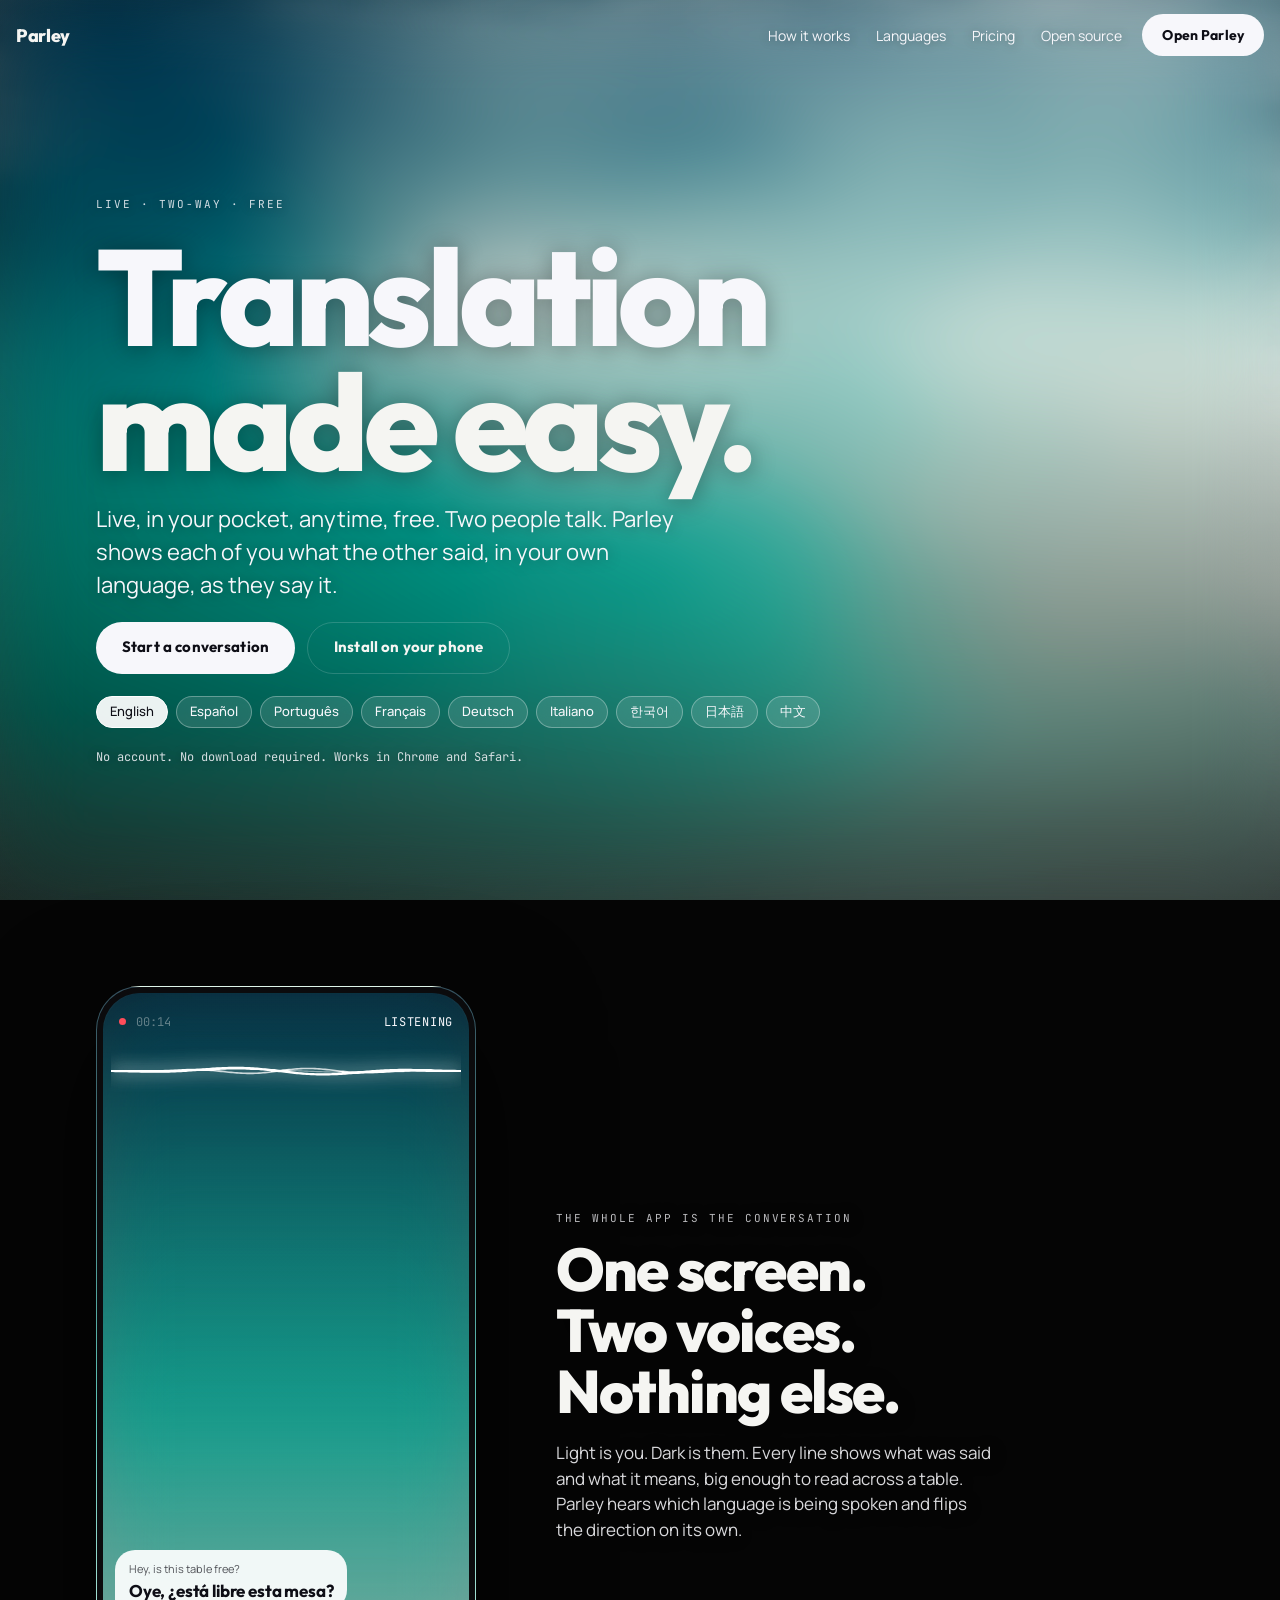
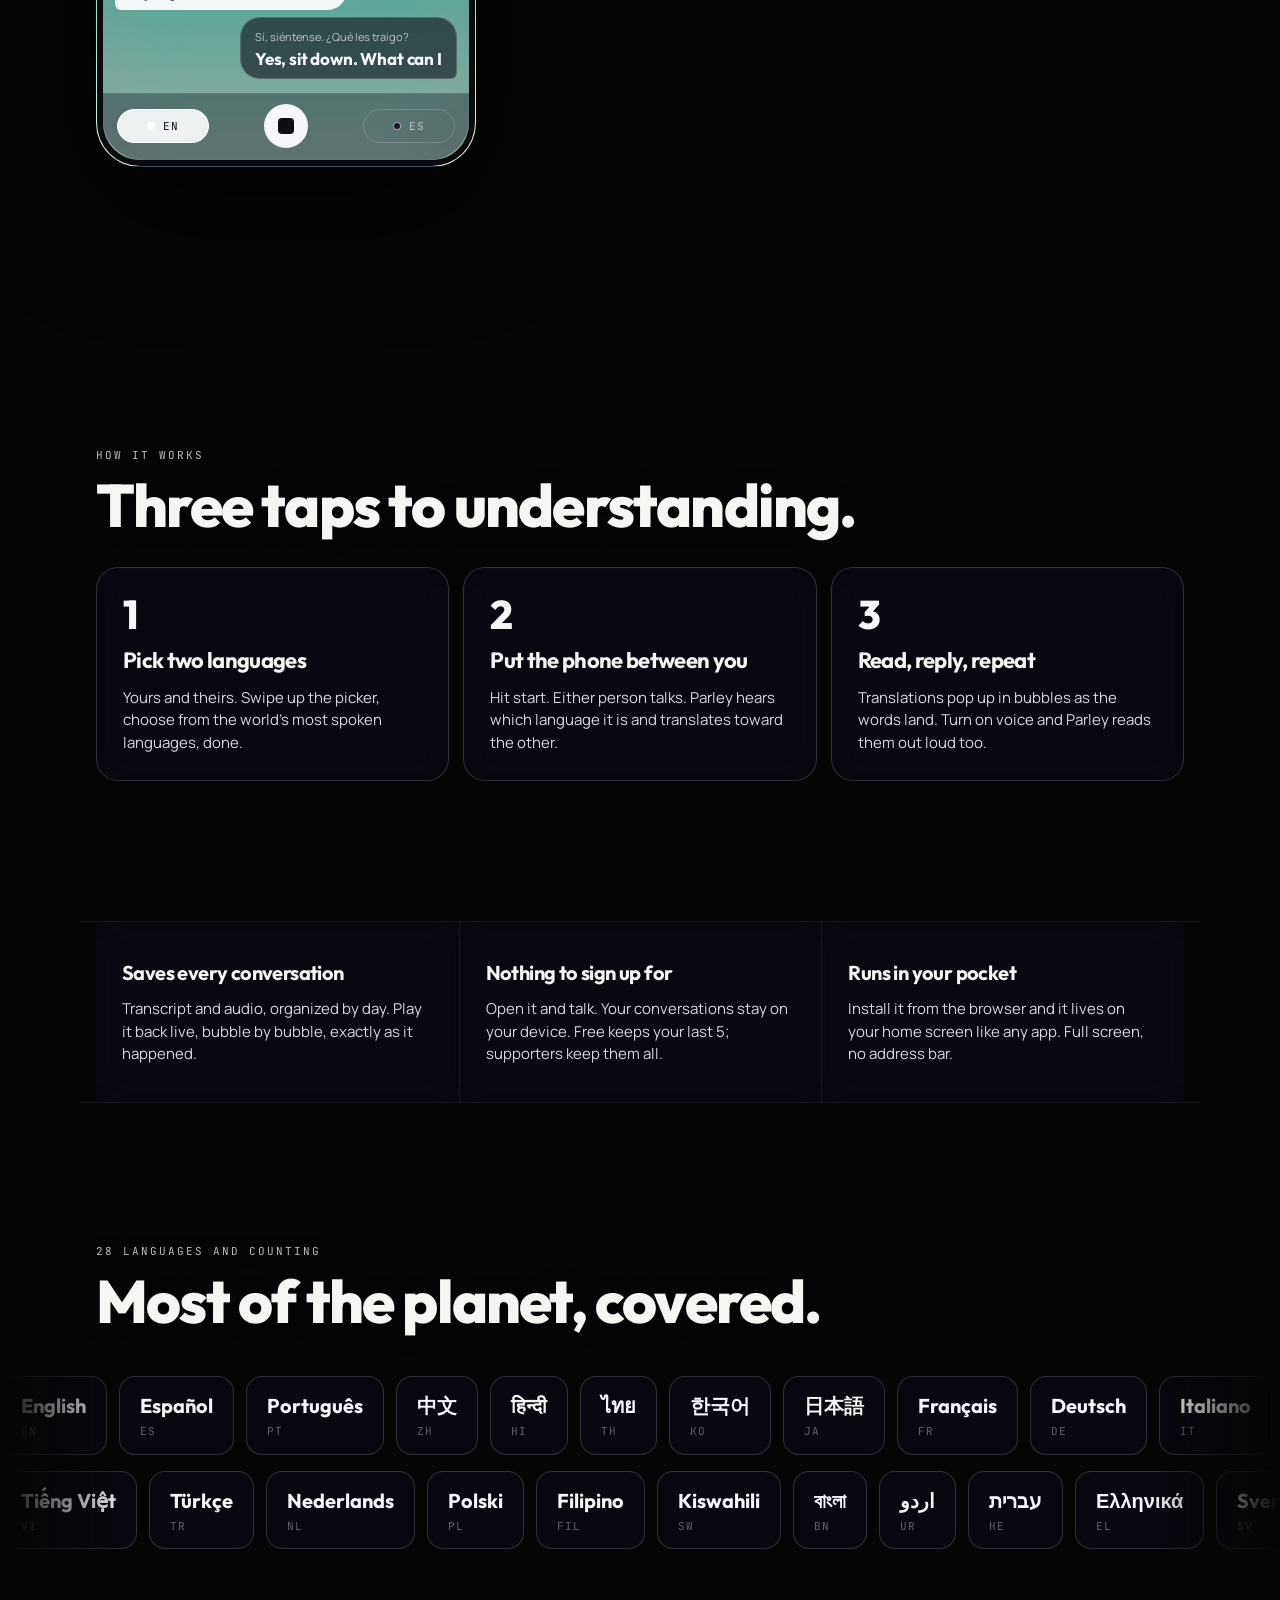
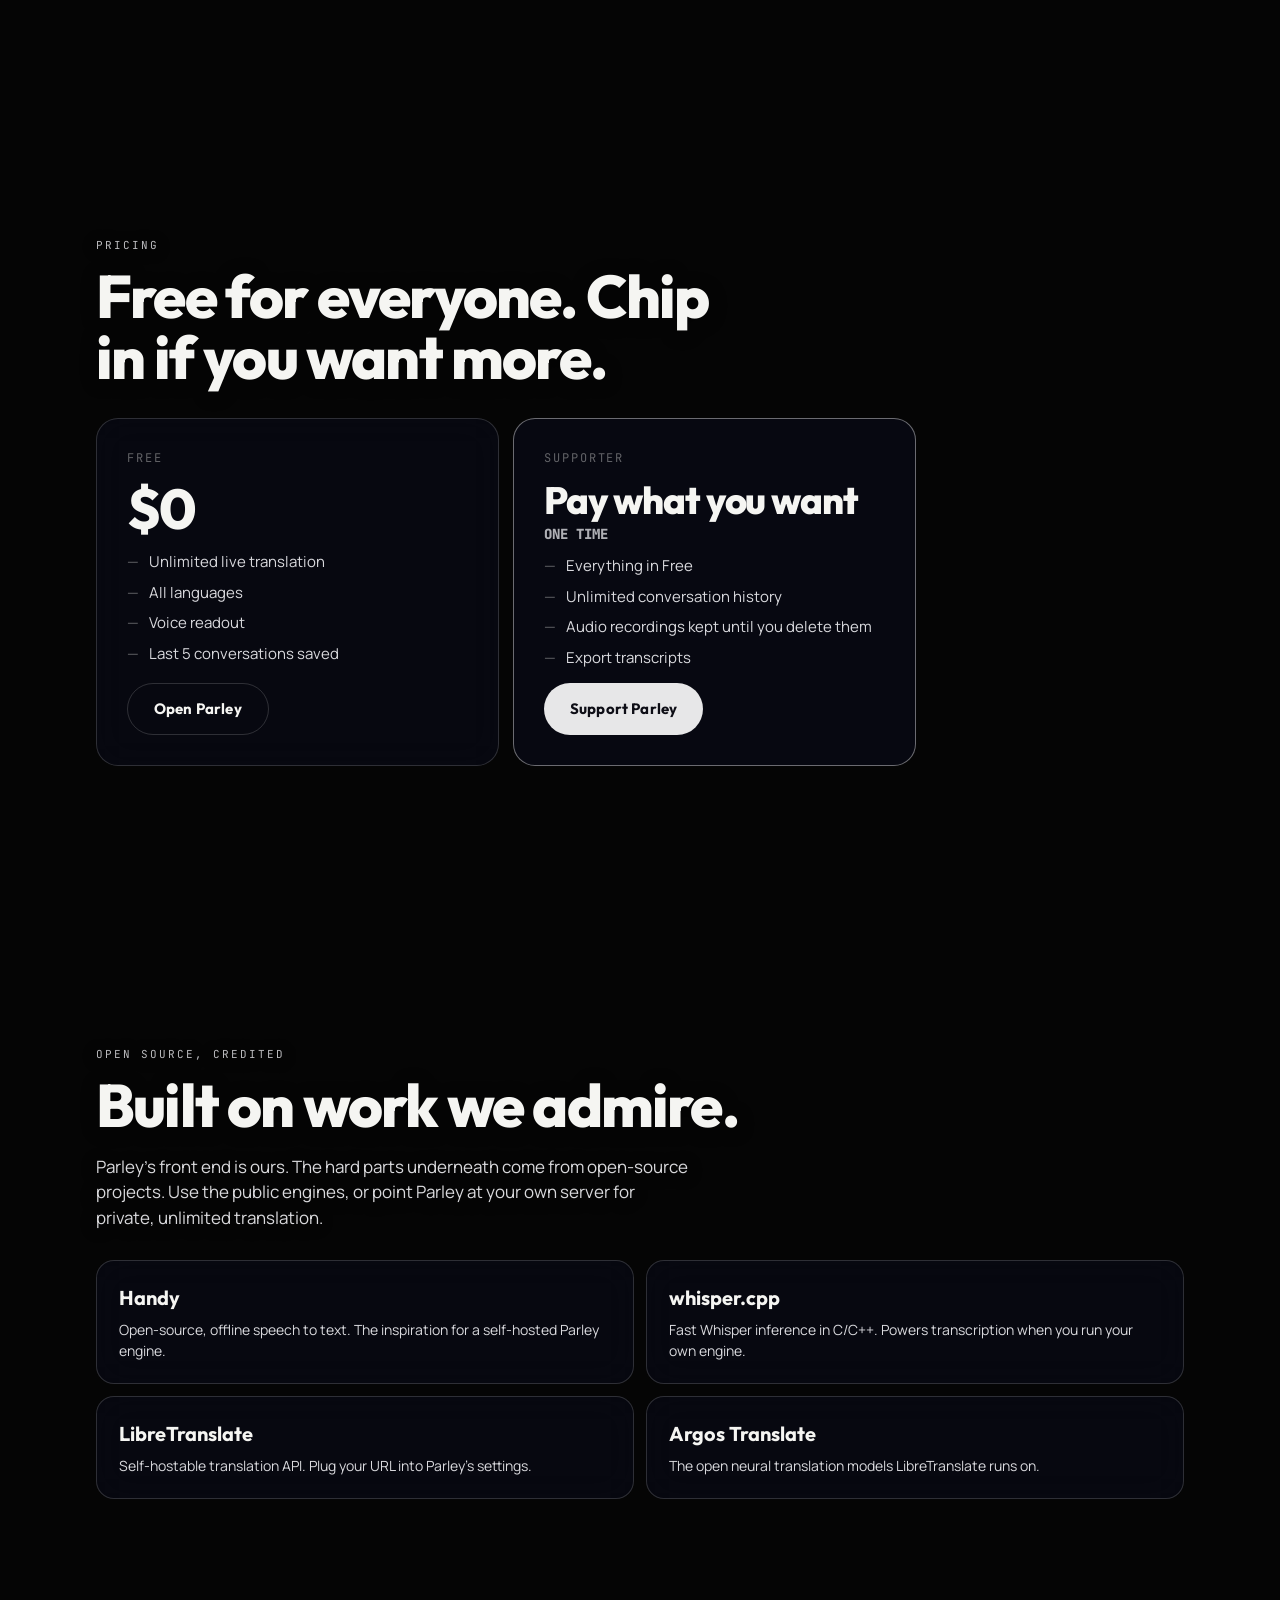
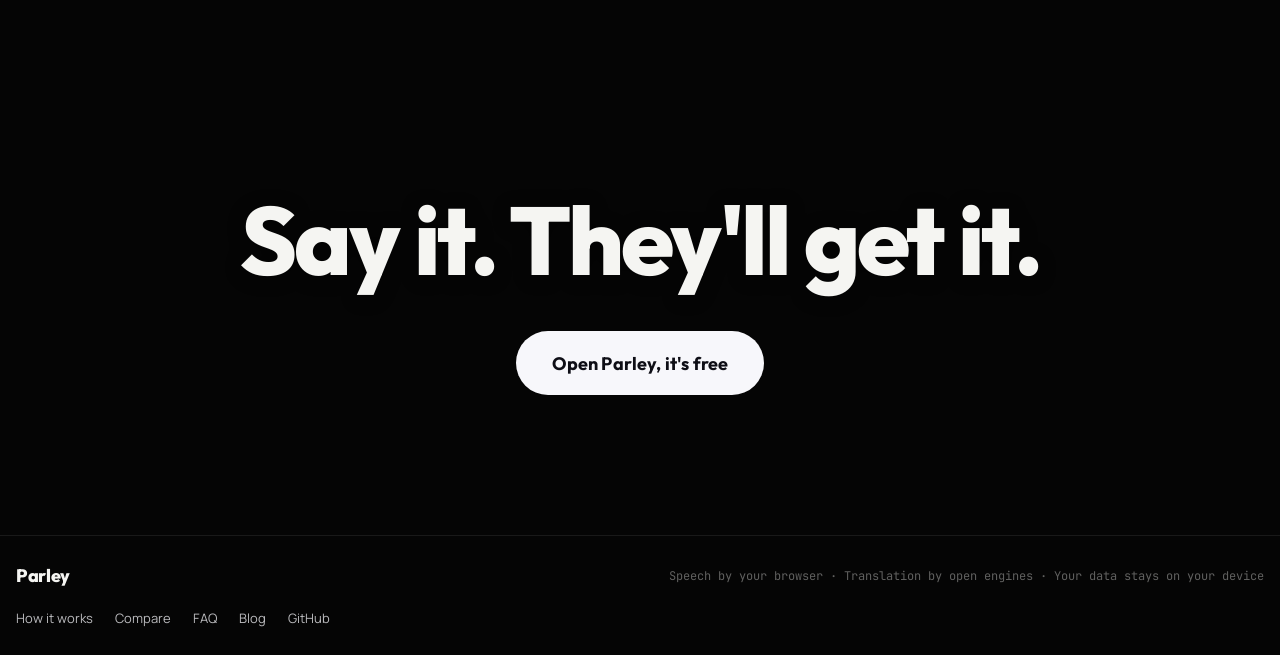
==== index.html @ 6ef605bb "AI search: llms.txt, structured data, compare/FAQ/how-it-works pages, first-party blog, sitemap, rob" ====
<!doctype html>
<html lang="en">
<head>
<meta charset="utf-8">
<meta name="viewport" content="width=device-width, initial-scale=1, viewport-fit=cover">
<title>Parley: live translation in your pocket</title>
<meta name="description" content="Parley is a free live conversation translator for two people in the same room. Pick two languages, put the phone between you, and each of you sees what the other said in your own language as they say it. No app store, no account, 28 languages.">
<meta name="theme-color" content="#050505">
<meta property="og:title" content="Parley: live translation in your pocket">
<meta property="og:description" content="Two people, two languages, one screen. Live, anytime, free.">
<meta property="og:type" content="website">
<meta property="og:url" content="https://parley-murex.vercel.app/">
<meta property="og:site_name" content="Parley">
<link rel="canonical" href="https://parley-murex.vercel.app/">
<meta name="keywords" content="live translation, conversation translator, in-person translation, two-way translation, real-time speech translation, free translation app, Google Translate conversation mode alternative, Apple Translate alternative">
<script type="application/ld+json">{"@context": "https://schema.org", "@graph": [{"@type": "SoftwareApplication", "name": "Parley", "url": "https://parley-murex.vercel.app", "applicationCategory": "UtilitiesApplication", "operatingSystem": "Any (web browser: Chrome, Safari, Edge; installable on iOS, Android, macOS, Windows)", "description": "Parley is a free live conversation translator for two people in the same room. Pick two languages, put the phone between you, and each person sees what the other said in their own language as they say it. Automatic detection of which language is being spoken, optional spoken playback, conversations saved on your device.", "offers": {"@type": "Offer", "price": "0", "priceCurrency": "USD", "description": "Free. Optional pay-what-you-want supporter upgrade for unlimited history and export."}, "featureList": ["Live two-way conversation translation", "Automatic detection of which of the two languages is being spoken", "28 languages", "Spoken playback of translations", "Conversations and audio saved on device", "Installable web app (PWA), no app store", "No account required"], "isAccessibleForFree": true, "author": {"@type": "Organization", "name": "0xROSSI Digital"}, "publisher": {"@type": "Organization", "name": "0xROSSI Digital"}}, {"@type": "WebSite", "name": "Parley", "url": "https://parley-murex.vercel.app", "publisher": {"@type": "Organization", "name": "0xROSSI Digital"}}, {"@type": "Organization", "name": "0xROSSI Digital", "url": "https://parley-murex.vercel.app", "founder": {"@type": "Person", "name": "Frankie Rossi"}, "address": {"@type": "PostalAddress", "addressLocality": "Tulum", "addressCountry": "MX"}}]}</script>
<link rel="manifest" href="manifest.webmanifest">
<link rel="icon" href="icon.svg" type="image/svg+xml">
<link rel="apple-touch-icon" href="icon-192.png">
<link rel="preconnect" href="https://fonts.googleapis.com">
<link rel="preconnect" href="https://fonts.gstatic.com" crossorigin>
<link rel="stylesheet" href="https://fonts.googleapis.com/css2?family=Outfit:wght@500;600;700;800&family=Manrope:wght@400;500;600;700&family=JetBrains+Mono:wght@400;500&display=swap">
<script>try{var p=JSON.parse(localStorage.getItem("parley.prefs.v1")||"{}").palette;if(p&&p!=="sea")document.documentElement.setAttribute("data-palette",p)}catch(e){}</script>
<link rel="stylesheet" href="styles.css">
<link rel="stylesheet" href="landing.css">
</head>
<body class="landing">

<div class="hero-bg"><canvas id="hero-canvas" aria-hidden="true"></canvas></div>

<header class="site-head">
  <a class="brand" href="#top"><span class="brand-mark"></span><span>Parley</span></a>
  <nav class="site-nav" aria-label="Site">
    <a href="#how" data-i18n="nav.how" data-i18n="how.eyebrow">How it works</a>
    <a href="#languages" data-i18n="nav.languages">Languages</a>
    <a href="#pricing" data-i18n="nav.pricing" data-i18n="price.eyebrow">Pricing</a>
    <a href="#open" data-i18n="nav.open">Open source</a>
  </nav>
  <a class="btn btn-volt head-cta" href="app.html" data-i18n="nav.cta">Open Parley</a>
</header>

<main id="top">

  <!-- HERO -->
  <section class="hero">
    <p class="eyebrow reveal" data-i18n="hero.eyebrow">Live · two-way · free</p>
    <h1 class="hero-title reveal"><span class="flip" id="flip-word" aria-label="Translation">Translation</span><br><span data-i18n="hero.rest">made easy.</span></h1>
    <p class="hero-sub reveal" data-i18n="hero.sub">Live, in your pocket, anytime, free. Two people talk. Parley shows each of you what the other said, in your own language, as they say it.</p>
    <div class="hero-ctas reveal">
      <a class="btn btn-volt" href="app.html" data-i18n="hero.start">Start a conversation</a>
      <a class="btn btn-ghost" href="app.html#profile" id="install-cta" data-i18n="hero.install">Install on your phone</a>
    </div>
    <p class="hero-tip" id="install-tip" hidden></p>
    <div class="hero-langs reveal" id="hero-langs" role="group" aria-label="Website language"></div>
    <p class="hero-note reveal" data-i18n="hero.note">No account. No download required. Works in Chrome and Safari.</p>
  </section>

  <!-- LIVE DEMO MOCK -->
  <section class="demo-section">
    <div class="phone reveal" id="phone">
      <div class="phone-top"><span class="dot"></span><span class="mono">00:14</span><span class="mono right" id="demo-status" data-i18n="demo.listening">Listening</span></div>
      <div class="phone-wave"><canvas id="demo-ribbon" aria-hidden="true"></canvas></div>
      <div class="phone-convo" id="demo-convo"></div>
      <div class="phone-bottom">
        <span class="pill a" id="demo-pill-a"><i></i>EN</span>
        <span class="stop"></span>
        <span class="pill b" id="demo-pill-b"><i></i>ES</span>
      </div>
    </div>
    <div class="demo-copy">
      <p class="eyebrow reveal" data-i18n="demo.eyebrow">The whole app is the conversation</p>
      <h2 class="reveal" data-i18n-html="demo.title">One screen.<br>Two voices.<br>Nothing else.</h2>
      <p class="reveal" data-i18n="demo.sub">Light is you. Dark is them. Every line shows what was said and what it means, big enough to read across a table. Parley hears which language is being spoken and flips the direction on its own.</p>
    </div>
  </section>

  <!-- HOW -->
  <section class="how" id="how">
    <p class="eyebrow reveal">How it works</p>
    <h2 class="reveal" data-i18n="how.title">Three taps to understanding.</h2>
    <div class="steps">
      <div class="step reveal">
        <span class="step-n">1</span>
        <h3 data-i18n="how.1t">Pick two languages</h3>
        <p data-i18n="how.1p">Yours and theirs. Swipe up the picker, choose from the world's most spoken languages, done.</p>
      </div>
      <div class="step reveal">
        <span class="step-n">2</span>
        <h3 data-i18n="how.2t">Put the phone between you</h3>
        <p data-i18n="how.2p">Hit start. Either person talks. Parley hears which language it is and translates toward the other.</p>
      </div>
      <div class="step reveal">
        <span class="step-n">3</span>
        <h3 data-i18n="how.3t">Read, reply, repeat</h3>
        <p data-i18n="how.3p">Translations pop up in bubbles as the words land. Turn on voice and Parley reads them out loud too.</p>
      </div>
    </div>
  </section>

  <!-- FEATURES -->
  <section class="features">
    <div class="feature reveal">
      <h3 data-i18n="feat.1t">Saves every conversation</h3>
      <p data-i18n="feat.1p">Transcript and audio, organized by day. Play it back live, bubble by bubble, exactly as it happened.</p>
    </div>
    <div class="feature reveal">
      <h3 data-i18n="feat.2t">Nothing to sign up for</h3>
      <p data-i18n="feat.2p">Open it and talk. Your conversations stay on your device. Free keeps your last 5; supporters keep them all.</p>
    </div>
    <div class="feature reveal">
      <h3 data-i18n="feat.3t">Runs in your pocket</h3>
      <p data-i18n="feat.3p">Install it from the browser and it lives on your home screen like any app. Full screen, no address bar.</p>
    </div>
  </section>

  <!-- LANGUAGES -->
  <section class="languages" id="languages">
    <p class="eyebrow reveal" data-i18n="langs.eyebrow">28 languages and counting</p>
    <h2 class="reveal" data-i18n="langs.title">Most of the planet, covered.</h2>
    <div class="marquee" aria-hidden="true">
      <div class="marquee-track" id="marquee-1"></div>
    </div>
    <div class="marquee reverse" aria-hidden="true">
      <div class="marquee-track" id="marquee-2"></div>
    </div>
  </section>

  <!-- PRICING -->
  <section class="pricing" id="pricing">
    <p class="eyebrow reveal">Pricing</p>
    <h2 class="reveal" data-i18n="price.title">Free for everyone. Chip in if you want more.</h2>
    <div class="plans">
      <div class="plan reveal">
        <p class="plan-name" data-i18n="price.free">Free</p>
        <p class="plan-price">$0</p>
        <ul>
          <li data-i18n="price.f1">Unlimited live translation</li>
          <li data-i18n="price.f2">All languages</li>
          <li data-i18n="price.f3">Voice readout</li>
          <li data-i18n="price.f4">Last 5 conversations saved</li>
        </ul>
        <a class="btn btn-ghost" href="app.html" data-i18n="nav.cta">Open Parley</a>
      </div>
      <div class="plan pro reveal">
        <p class="plan-name" data-i18n="price.sup">Supporter</p>
        <p class="plan-price"><span data-i18n="price.pwyw">Pay what you want</span><span data-i18n="price.once">one time</span></p>
        <ul>
          <li data-i18n="price.s1">Everything in Free</li>
          <li data-i18n="price.s2">Unlimited conversation history</li>
          <li data-i18n="price.s3">Audio recordings kept until you delete them</li>
          <li data-i18n="price.s4">Export transcripts</li>
        </ul>
        <a class="btn btn-blue" href="app.html#profile" data-i18n="price.support">Support Parley</a>
      </div>
    </div>
  </section>

  <!-- OPEN SOURCE -->
  <section class="open" id="open">
    <p class="eyebrow reveal" data-i18n="open.eyebrow">Open source, credited</p>
    <h2 class="reveal" data-i18n="open.title">Built on work we admire.</h2>
    <p class="open-sub reveal" data-i18n="open.sub">Parley's front end is ours. The hard parts underneath come from open-source projects. Use the public engines, or point Parley at your own server for private, unlimited translation.</p>
    <div class="credits-grid">
      <a class="credit reveal" href="https://github.com/cjpais/Handy" target="_blank" rel="noopener"><span class="credit-name">Handy</span><span class="credit-desc">Open-source, offline speech to text. The inspiration for a self-hosted Parley engine.</span></a>
      <a class="credit reveal" href="https://github.com/ggerganov/whisper.cpp" target="_blank" rel="noopener"><span class="credit-name">whisper.cpp</span><span class="credit-desc">Fast Whisper inference in C/C++. Powers transcription when you run your own engine.</span></a>
      <a class="credit reveal" href="https://github.com/LibreTranslate/LibreTranslate" target="_blank" rel="noopener"><span class="credit-name">LibreTranslate</span><span class="credit-desc">Self-hostable translation API. Plug your URL into Parley's settings.</span></a>
      <a class="credit reveal" href="https://github.com/argosopentech/argos-translate" target="_blank" rel="noopener"><span class="credit-name">Argos Translate</span><span class="credit-desc">The open neural translation models LibreTranslate runs on.</span></a>
    </div>
  </section>

  <!-- FINAL CTA -->
  <section class="final">
    <h2 class="reveal" data-i18n="final.title">Say it. They'll get it.</h2>
    <a class="btn btn-volt big reveal" href="app.html" data-i18n="final.cta">Open Parley, it's free</a>
  </section>
</main>

<footer class="site-foot">
  <span class="brand"><span class="brand-mark"></span><span>Parley</span></span>
  <span class="mono" data-i18n="foot.note">Speech by your browser · Translation by open engines · Your data stays on your device</span>
  <nav class="foot-nav" aria-label="More">
    <a href="/how-it-works" data-i18n="nav.how">How it works</a>
    <a href="/compare" data-i18n="nav.compare">Parley vs Google Translate vs Apple Translate</a>
    <a href="/faq" data-i18n="nav.faq">FAQ</a>
    <a href="/blog/" data-i18n="nav.blog">Blog</a>
    <a href="https://github.com/EliCrossDev/parley" rel="noopener">GitHub</a>
  </nav>
</footer>

<script src="i18n.js"></script>
<script src="aurora.js"></script>
<script src="landing.js"></script>
</body>
</html>
---- styles.css ----
/* Parley — design tokens
   Layout: single dark world. Black ground, white type, two voices in two colors.
   Yellow = Person 1 (volt, shifted warm so it is not Nike's), Blue = Person 2 (electric). */
:root {
  --bg: #050505;
  --bg-2: #0d0d0f;
  --bg-3: #141417;
  --line: rgba(255, 255, 255, 0.08);
  --line-2: rgba(255, 255, 255, 0.16);
  --fg: #f5f5f2;
  --fg-2: rgba(245, 245, 242, 0.62);
  --fg-3: rgba(245, 245, 242, 0.38);
  /* Speaker colors. --volt = language one, --blue = language two (names kept for the stylesheet; palettes below swap the values). */
  --volt: #f7f7fb;        /* language one: white glass */
  --volt-ink: #0e0e16;
  --volt-dim: rgba(247, 247, 251, 0.16);
  --blue: #16162a;        /* language two: dark glass */
  --blue-ink: #f7f7fb;
  --blue-dim: rgba(22, 22, 42, 0.5);
  --mid: #5fd0b8;
  /* sky: top, mid, horizon haze */
  --bg-c1: #0f2f3f; --bg-c2: #3fb8a8; --bg-c3: #d8f3e6;
  --glass: rgba(10, 12, 26, 0.5);
  --glass-2: rgba(10, 12, 26, 0.62);
  --glass-line: rgba(255, 255, 255, 0.22);
  --danger: #ff4d5a;
  --font-display: "Outfit", "Helvetica Neue", Arial, sans-serif;
  --font-body: "Manrope", "Helvetica Neue", Arial, sans-serif;
  --font-mono: "JetBrains Mono", ui-monospace, SFMono-Regular, Menlo, monospace;
  --radius: 22px;
  --radius-sm: 12px;
  --gutter-l: max(16px, env(safe-area-inset-left, 0px));
  --gutter-r: max(16px, env(safe-area-inset-right, 0px));
  --sat: env(safe-area-inset-top, 0px);
  --sab: env(safe-area-inset-bottom, 0px);
  color-scheme: dark;
}

/* Palettes — set data-palette on <html>. */
:root[data-palette="aurora"] { --bg-c1: #5b93d6; --bg-c2: #8fc6d8; --bg-c3: #f3cdb0; --mid: #7fb7c7; }
:root[data-palette="dawn"] { --bg-c1: #2a1f4a; --bg-c2: #c97aa0; --bg-c3: #ffd9a8; --mid: #e39ab0; }
:root[data-palette="sea"] { --bg-c1: #0f2f3f; --bg-c2: #3fb8a8; --bg-c3: #d8f3e6; --mid: #5fd0b8; }
:root[data-palette="night"] { --bg-c1: #070a14; --bg-c2: #1b2a44; --bg-c3: #3a3550; --mid: #2a3a5a; --glass: rgba(6, 8, 16, 0.6); --glass-2: rgba(6, 8, 16, 0.72); --glass-line: rgba(255, 255, 255, 0.16); --volt: #e9e9f2; --blue: #0b0d18; }
:root[data-palette="tide"] { --volt: #4ed8e8; --volt-ink: #00262b; --volt-dim: rgba(78,216,232,.16); --blue: #f2efe6; --blue-ink: #0b0b0d; --blue-dim: rgba(242,239,230,.12); --mid: #2b4bff; --bg-c1: #0b1a4a; --bg-c2: #2b6bff; --bg-c3: #8fe3f0; }
:root[data-palette="dusk"] { --volt: #fff4e0; --volt-ink: #1a0b1f; --volt-dim: rgba(255,244,224,.14); --blue: #ff6a3d; --blue-ink: #2a0e00; --blue-dim: rgba(255,106,61,.2); --mid: #ff3d7a; --bg-c1: #2b0a3d; --bg-c2: #ff3d7a; --bg-c3: #ffd36b; }
:root[data-palette="volt"] { --volt: #d9ff3b; --volt-ink: #0a0b00; --volt-dim: rgba(217,255,59,.14); --blue: #2f6bff; --blue-ink: #ffffff; --blue-dim: rgba(47,107,255,.18); --mid: #3a7bff; --bg-c1: #d9ff3b; --bg-c2: #2f6bff; --bg-c3: #1b2a80; }
:root[data-palette="neon"] { --volt: #4ed8e8; --volt-ink: #00262b; --volt-dim: rgba(78,216,232,.16); --blue: #d9ff3b; --blue-ink: #0a0b00; --blue-dim: rgba(217,255,59,.14); --mid: #2bff9e; --bg-c1: #4ed8e8; --bg-c2: #2bff9e; --bg-c3: #d9ff3b; }
:root[data-palette="ember"] { --volt: #4ed8e8; --volt-ink: #00262b; --volt-dim: rgba(78,216,232,.16); --blue: #ff8a3d; --blue-ink: #2a0e00; --blue-dim: rgba(255,138,61,.16); --mid: #ff4d6d; --bg-c1: #4ed8e8; --bg-c2: #ff4d6d; --bg-c3: #ff8a3d; }

*, *::before, *::after { box-sizing: border-box; }
html, body { height: 100%; }
body {
  margin: 0;
  background: var(--bg);
  color: var(--fg);
  font-family: var(--font-body);
  font-size: 16px;
  line-height: 1.5;
  -webkit-font-smoothing: antialiased;
  overflow-x: hidden;
}
img, svg, canvas { max-width: 100%; display: block; }
[hidden] { display: none !important; }
button { font: inherit; color: inherit; background: none; border: 0; cursor: pointer; padding: 0; }
button:focus-visible, a:focus-visible, input:focus-visible { outline: 2px solid var(--volt); outline-offset: 3px; }
a { color: inherit; text-decoration: none; }
h1, h2, h3 { margin: 0; font-family: var(--font-display); letter-spacing: -0.03em; text-wrap: balance; }
p { margin: 0; }

.eyebrow {
  font-family: var(--font-mono);
  font-size: 11px;
  letter-spacing: 0.18em;
  text-transform: uppercase;
  color: var(--fg-3);
}

.btn {
  display: inline-flex; align-items: center; justify-content: center; gap: 10px;
  height: 52px; padding: 0 26px; border-radius: 999px;
  font-family: var(--font-display); font-weight: 700; font-size: 15px; letter-spacing: 0.01em;
  transition: transform .15s ease, background .2s ease, color .2s ease, box-shadow .2s ease;
  white-space: nowrap;
}
.btn:active { transform: scale(.97); }
.btn-volt { background: var(--volt); color: var(--volt-ink); box-shadow: 0 0 0 0 rgba(217,255,59,0); }
.btn-volt:hover { box-shadow: 0 0 40px rgba(217,255,59,.35); }
.btn-ghost { border: 1px solid var(--line-2); color: var(--fg); }
.btn-ghost:hover { border-color: var(--fg); }
.btn-blue { background: var(--blue); color: var(--blue-ink); }
.btn-blue:hover { box-shadow: 0 0 40px rgba(47,107,255,.4); }

.chip {
  display: inline-flex; align-items: center; gap: 8px;
  height: 34px; padding: 0 14px; border-radius: 999px;
  border: 1px solid var(--line-2); font-size: 13px; color: var(--fg-2);
  font-family: var(--font-mono);
}

@media (prefers-reduced-motion: reduce) {
  *, *::before, *::after { animation-duration: .001ms !important; transition-duration: .001ms !important; scroll-behavior: auto !important; }
}
---- landing.css ----
/* ===== Landing ===== */
.landing { overflow-x: hidden; height: auto; }
.hero-bg { position: fixed; inset: 0; z-index: 0; pointer-events: none; }
.hero-bg::before { content: ""; position: absolute; inset: 0; z-index: 1; backdrop-filter: blur(40px) saturate(1.7); -webkit-backdrop-filter: blur(40px) saturate(1.7); pointer-events: none; }
#hero-canvas { width: 100%; height: 100%; }
.hero-bg::after { content: ""; position: absolute; inset: 0; background:
  linear-gradient(90deg, rgba(5,5,5,.35) 0%, rgba(5,5,5,.1) 40%, rgba(5,5,5,0) 70%),
  linear-gradient(180deg, rgba(5,5,5,.05) 0%, rgba(5,5,5,0) 40%, rgba(5,5,5,.75) 100%); }
@media (max-width: 819px) { .hero-bg::after { background: linear-gradient(180deg, rgba(5,5,5,.4) 0%, rgba(5,5,5,.05) 45%, rgba(5,5,5,.7) 100%); } }

.site-head {
  position: sticky; top: env(safe-area-inset-top, 0px); z-index: 10;
  display: flex; align-items: center; gap: 20px;
  padding-left: var(--gutter-l); padding-right: var(--gutter-r); padding-block: 14px;
  background: transparent;
}
.landing::before { content: ""; position: fixed; inset: 0 0 auto; height: env(safe-area-inset-top, 0px); z-index: 11; background: transparent; }
.brand { display: inline-flex; align-items: center; gap: 9px; font-family: var(--font-display); font-weight: 800; font-size: 18px; letter-spacing: -0.02em; }
.brand-mark { width: 13px; height: 13px; border-radius: 3px; background: linear-gradient(135deg, var(--volt) 50%, var(--blue) 50%); }
.site-nav { margin-left: auto; display: none; gap: 26px; font-size: 14px; color: var(--fg-2); }
.site-nav a:hover { color: var(--fg); }
.head-cta { height: 42px; padding: 0 20px; font-size: 14px; margin-left: auto; }
@media (min-width: 820px) { .site-nav { display: flex; } .head-cta { margin-left: 0; } }

main { position: relative; z-index: 1; }
section {
  padding-left: var(--gutter-l); padding-right: var(--gutter-r);
  padding-block: clamp(64px, 12vw, 140px);
  max-width: 1120px; margin: 0 auto;
}
section h2 { font-size: clamp(32px, 6vw, 60px); font-weight: 800; line-height: 1.02; margin: 12px 0 18px; }

/* Hero */
.hero { padding-top: clamp(60px, 14vh, 140px); padding-bottom: clamp(40px, 8vw, 80px); display: flex; flex-direction: column; gap: 20px; align-items: flex-start; min-height: 70vh; justify-content: center; }
.hero-title { font-size: clamp(56px, 12vw, 136px); font-weight: 800; line-height: .92; letter-spacing: -0.04em; }
.hero-sub { font-size: clamp(17px, 2.2vw, 22px); color: var(--fg-2); max-width: 46ch; }
.hero-ctas { display: flex; gap: 12px; flex-wrap: wrap; }
.hero-note { font-family: var(--font-mono); font-size: 12px; color: var(--fg-3); }

/* Reveal */
.reveal { opacity: 1; transform: none; transition: opacity .7s ease, transform .7s cubic-bezier(.2,.8,.2,1); }
.js .reveal:not(.in) { opacity: 0; transform: translateY(26px); }

/* Demo */
.demo-section { display: grid; grid-template-columns: 1fr; gap: 40px; align-items: center; }
@media (min-width: 820px) { .demo-section { grid-template-columns: 380px 1fr; gap: 80px; } }
.demo-copy p:not(.eyebrow) { color: var(--fg-2); font-size: 17px; max-width: 44ch; }
.phone {
  width: 100%; max-width: 380px; aspect-ratio: 9 / 18.5; margin: 0 auto;
  border-radius: 44px; border: 1px solid var(--line-2); background: linear-gradient(180deg, var(--bg-c1) 0%, var(--bg-c2) 55%, var(--bg-c3) 100%);
  box-shadow: 0 40px 120px rgba(0,0,0,.7), inset 0 0 0 6px #0b0b0d;
  padding: 18px 14px; display: flex; flex-direction: column; gap: 10px; overflow: hidden; position: relative;
}
.phone-top { display: flex; gap: 10px; align-items: center; font-family: var(--font-mono); font-size: 11px; color: var(--fg-3); padding: 8px 8px 0; }
.phone-top .dot { width: 7px; height: 7px; border-radius: 50%; background: var(--danger); animation: blink 1.4s infinite; }
.phone-top .right { margin-left: auto; }
#demo-status.a { color: var(--volt); } #demo-status.b { color: var(--blue); }
.phone .bubble.b { color: var(--blue-ink); }
.pill.b.live { color: var(--blue); }
@keyframes blink { 50% { opacity: .25; } }
.phone-wave { height: 60px; }
#demo-ribbon { width: 100%; height: 100%; }
.phone-convo { flex: 1; display: flex; flex-direction: column; gap: 8px; padding: 4px 4px; overflow: hidden; justify-content: flex-end; }
.phone .bubble { max-width: 86%; padding: 11px 14px 9px; border-radius: 20px; display: flex; flex-direction: column; gap: 3px; animation: pop .35s cubic-bezier(.2,.9,.3,1.2) both; }
.phone .bubble.a { align-self: flex-start; background: var(--volt); color: var(--volt-ink); border-bottom-left-radius: 6px; }
.phone .bubble.b { align-self: flex-end; background: var(--blue); color: #fff; border-bottom-right-radius: 6px; }
.phone .bubble .orig { font-size: 11px; opacity: .7; }
.phone .bubble .trans { font-family: var(--font-display); font-weight: 700; font-size: 17px; line-height: 1.18; letter-spacing: -0.01em; }
@keyframes pop { from { opacity: 0; transform: translateY(12px) scale(.96); } to { opacity: 1; transform: none; } }
.phone-bottom { display: grid; grid-template-columns: 1fr auto 1fr; align-items: center; gap: 10px; padding: 8px 6px 4px; border-top: 1px solid var(--line); }
.pill { display: inline-flex; align-items: center; gap: 8px; height: 34px; padding: 0 12px; border-radius: 999px; border: 1px solid var(--line-2); font-family: var(--font-mono); font-size: 11px; letter-spacing: .08em; color: var(--fg-2); transition: all .25s; }
.pill i { width: 8px; height: 8px; border-radius: 50%; }
.pill.a i { background: var(--volt); } .pill.b i { background: var(--blue); }
.pill.b { justify-self: end; }
.pill.a.live { background: var(--volt-dim); border-color: var(--volt); color: var(--volt); }
.pill.b.live { background: var(--blue-dim); border-color: var(--blue); color: #8fb0ff; }
.phone .stop { width: 44px; height: 44px; border-radius: 50%; background: var(--fg); position: relative; }
.phone .stop::after { content: ""; position: absolute; inset: 14px; border-radius: 4px; background: #000; }

/* How */
.steps { display: grid; grid-template-columns: 1fr; gap: 14px; margin-top: 30px; }
@media (min-width: 720px) { .steps { grid-template-columns: repeat(3, 1fr); } }
.step { padding: 26px; border-radius: var(--radius); border: 1px solid var(--line); background: rgba(13,13,15,.7); backdrop-filter: blur(8px); display: flex; flex-direction: column; gap: 10px; }
.step-n { font-family: var(--font-display); font-weight: 800; font-size: 40px; color: var(--volt); line-height: 1; }
.step:nth-child(2) .step-n { color: var(--fg); } .step:nth-child(3) .step-n { color: var(--blue); }
.step h3 { font-size: 22px; }
.step p { color: var(--fg-2); font-size: 15px; }

/* Features */
.features { display: grid; grid-template-columns: 1fr; gap: 0; border-top: 1px solid var(--line); border-bottom: 1px solid var(--line); padding-block: 0; }
@media (min-width: 720px) { .features { grid-template-columns: repeat(3, 1fr); } .feature + .feature { border-left: 1px solid var(--line); } }
.feature { padding: 36px 26px; display: flex; flex-direction: column; gap: 10px; }
.feature h3 { font-size: 20px; }
.feature p { color: var(--fg-2); font-size: 15px; }
@media (max-width: 719px) { .feature + .feature { border-top: 1px solid var(--line); } }

/* Languages */
.languages { padding-left: 0; padding-right: 0; max-width: none; }
.languages .eyebrow, .languages h2 { padding-left: var(--gutter-l); padding-right: var(--gutter-r); max-width: 1120px; margin-left: auto; margin-right: auto; }
.languages h2 { margin-bottom: 36px; }
.marquee { overflow: hidden; -webkit-mask-image: linear-gradient(to right, transparent, #000 10%, #000 90%, transparent); mask-image: linear-gradient(to right, transparent, #000 10%, #000 90%, transparent); padding: 8px 0; }
.marquee-track { display: flex; gap: 12px; width: max-content; animation: scroll 60s linear infinite; }
.marquee.reverse .marquee-track { animation-direction: reverse; animation-duration: 75s; }
@keyframes scroll { to { transform: translateX(-50%); } }
.lang-tile { display: inline-flex; flex-direction: column; gap: 2px; padding: 14px 20px; border-radius: 16px; border: 1px solid var(--line); background: rgba(13,13,15,.8); white-space: nowrap; }
.lang-tile b { font-family: var(--font-display); font-weight: 700; font-size: 20px; }
.lang-tile span { font-family: var(--font-mono); font-size: 11px; color: var(--fg-3); letter-spacing: .1em; }
.lang-tile:nth-child(3n) b { color: var(--volt); } .lang-tile:nth-child(3n+1) b { color: var(--blue); }

/* Pricing */
.plans { display: grid; grid-template-columns: 1fr; gap: 14px; margin-top: 30px; }
@media (min-width: 720px) { .plans { grid-template-columns: 1fr 1fr; max-width: 820px; } }
.plan { padding: 30px; border-radius: var(--radius); border: 1px solid var(--line); background: rgba(13,13,15,.8); display: flex; flex-direction: column; gap: 14px; }
.plan.pro { border-color: color-mix(in srgb, var(--blue) 50%, transparent); background: linear-gradient(160deg, var(--blue-dim), rgba(13,13,15,.8) 60%); }
.plan-name { font-family: var(--font-mono); font-size: 12px; letter-spacing: .16em; text-transform: uppercase; color: var(--fg-3); }
.plan-price { font-family: var(--font-display); font-weight: 800; font-size: 56px; line-height: 1; letter-spacing: -0.03em; text-wrap: balance; }
.plan.pro .plan-price { font-size: 38px; }
.plan-price span + span { display: block; font-size: 14px; color: rgba(247,247,251,.7); letter-spacing: 0; font-family: var(--font-mono); margin-top: 8px; text-transform: uppercase; }
.plan ul { list-style: none; margin: 0; padding: 0; display: flex; flex-direction: column; gap: 8px; color: var(--fg-2); font-size: 15px; }
.plan li::before { content: "—"; color: var(--fg-3); margin-right: 10px; }
.plan .btn { margin-top: auto; align-self: flex-start; }

/* Open source */
.open-sub { color: var(--fg-2); font-size: 17px; max-width: 60ch; margin-bottom: 30px; }
.credits-grid { display: grid; grid-template-columns: 1fr; gap: 12px; }
@media (min-width: 720px) { .credits-grid { grid-template-columns: 1fr 1fr; } }
.credit { display: flex; flex-direction: column; gap: 6px; padding: 22px; border-radius: 18px; border: 1px solid var(--line); background: rgba(13,13,15,.8); transition: border-color .2s, transform .2s; }
.credit:hover { border-color: var(--volt); transform: translateY(-2px); }
.credit-name { font-family: var(--font-display); font-weight: 700; font-size: 20px; }
.credit-desc { color: var(--fg-2); font-size: 14px; }

/* Final */
.final { text-align: center; display: flex; flex-direction: column; align-items: center; gap: 24px; }
.final h2 { font-size: clamp(40px, 9vw, 96px); }
.btn.big { height: 64px; padding: 0 36px; font-size: 18px; }

.site-foot { position: relative; z-index: 1; display: flex; flex-wrap: wrap; gap: 14px; align-items: center; justify-content: space-between; padding-left: var(--gutter-l); padding-right: var(--gutter-r); padding-block: 26px calc(var(--sab) + 26px); border-top: 1px solid var(--line); background: var(--bg); }
.mono { font-family: var(--font-mono); font-size: 12px; color: var(--fg-3); }

/* glass pass */
.btn-volt { background: #f7f7fb; color: #0e0e16; }
.step, .plan, .credit, .feature, .lang-tile { background: rgba(10,12,26,.55); border-color: rgba(255,255,255,.16); backdrop-filter: blur(18px); -webkit-backdrop-filter: blur(18px); }
.plan.pro { border-color: rgba(255,255,255,.4); background: rgba(10,12,26,.62); }
.btn-blue { background: rgba(255,255,255,.9); color: #0e0e16; }
.phone .bubble.a { background: rgba(255,255,255,.92); color: #0e0e16; }
.phone .bubble.b { background: rgba(14,14,24,.6); color: #f7f7fb; border: 1px solid rgba(255,255,255,.18); }
.pill.a.live { background: rgba(255,255,255,.9); color: #0e0e16; border-color: #fff; }
.pill.b.live { background: rgba(14,14,24,.7); color: #f7f7fb; border-color: rgba(255,255,255,.45); }
.pill.a i { background: #fff; } .pill.b i { background: #16162a; border: 1px solid rgba(255,255,255,.6); }
.step-n, .step:nth-child(3) .step-n { color: #f7f7fb; }
.lang-tile:nth-child(3n) b, .lang-tile:nth-child(3n+1) b { color: #f7f7fb; }
.brand-mark { display: none; }

/* readability over the sky */
.hero-title { text-shadow: 0 2px 24px rgba(0,0,0,.35); }
.hero-sub { color: #f7f7fb; text-shadow: 0 1px 14px rgba(0,0,0,.4); }
.hero-note, .hero .eyebrow { color: rgba(247,247,251,.85); text-shadow: 0 1px 10px rgba(0,0,0,.4); }
.site-nav a { color: #f7f7fb; text-shadow: 0 1px 10px rgba(0,0,0,.35); }
.demo-copy p:not(.eyebrow), .step p, .feature p, .plan ul, .credit-desc, .open-sub { color: rgba(247,247,251,.88); }
.eyebrow { color: rgba(247,247,251,.75); }

/* demo phone matches the live app */
.phone { position: relative; }
.phone::before { content: ""; position: absolute; inset: 6px; border-radius: 40px; backdrop-filter: blur(30px) saturate(1.4); -webkit-backdrop-filter: blur(30px) saturate(1.4); background: linear-gradient(180deg, rgba(8,8,14,.1), rgba(8,8,14,.3)); pointer-events: none; }
.phone > * { position: relative; }
.phone-top { color: rgba(247,247,251,.85); } #demo-status { color: #f7f7fb !important; letter-spacing: .06em; text-transform: uppercase; }
.phone-bottom { background: rgba(10,12,26,.35); border-radius: 0 0 36px 36px; margin: 0 -8px -12px; padding: 10px 14px 12px; }
.phone .stop { background: #f7f7fb; } .phone .stop::after { background: #0e0e16; }

/* headline language flip */
.flip { display: inline-block; white-space: nowrap; transform-origin: 50% 100%; }
.flip.in { animation: flipin .18s cubic-bezier(.2,.8,.2,1); }
.flip.flipping { color: rgba(247,247,251,.85); }
.flip.settled { animation: settle .5s cubic-bezier(.2,.9,.2,1.2); color: #f7f7fb; }
@keyframes flipin { from { opacity: .2; transform: translateY(.12em) rotateX(55deg); } to { opacity: 1; transform: none; } }
@keyframes settle { 0% { transform: scale(.96); letter-spacing: -.06em; } 60% { transform: scale(1.015); } 100% { transform: none; } }
/* readability where the sky gets bright */
.site-head { transition: background .3s, backdrop-filter .3s; }
.site-head.scrolled { background: rgba(8,10,20,.42); backdrop-filter: blur(16px) saturate(1.2); -webkit-backdrop-filter: blur(16px) saturate(1.2); }
.demo-copy { position: relative; }
.demo-copy h2, .demo-copy p { text-shadow: 0 2px 18px rgba(0,0,0,.45); }
.how .eyebrow, .how h2, .pricing h2, .pricing .eyebrow, .languages h2, .languages .eyebrow, .open h2, .open .eyebrow, .open-sub, .final h2 { text-shadow: 0 2px 18px rgba(0,0,0,.45); }

.pill { min-width: 92px; justify-content: center; }
.pill.a { justify-self: start; }

/* Hero language chips: pick the site language before going on */
.hero-langs { display: flex; flex-wrap: wrap; gap: 8px; margin-top: 2px; }
.hero-langs button { height: 32px; padding: 0 13px; border-radius: 999px; border: 1px solid rgba(255,255,255,.3); background: rgba(255,255,255,.12); color: #f7f7fb; font-family: var(--font-body); font-size: 13px; font-weight: 500; cursor: pointer; backdrop-filter: blur(12px); -webkit-backdrop-filter: blur(12px); transition: background .2s, border-color .2s, color .2s, transform .2s; }
.hero-langs button:hover { background: rgba(255,255,255,.22); }
.hero-langs button.is-active { background: rgba(255,255,255,.92); color: #0e0e16; border-color: #fff; }
.hero-langs button:active { transform: scale(.97); }
.hero-tip { font-size: 14px; line-height: 1.45; color: #f7f7fb; background: rgba(14,14,24,.45); border: 1px solid rgba(255,255,255,.25); border-radius: 14px; padding: 12px 14px; backdrop-filter: blur(14px); -webkit-backdrop-filter: blur(14px); max-width: 520px; }
.foot-nav { display: flex; flex-wrap: wrap; gap: 10px 22px; font-size: 13px; width: 100%; margin-top: 6px; }
.foot-nav a { color: rgba(247,247,251,.75); text-decoration: none; } .foot-nav a:hover { color: #fff; }
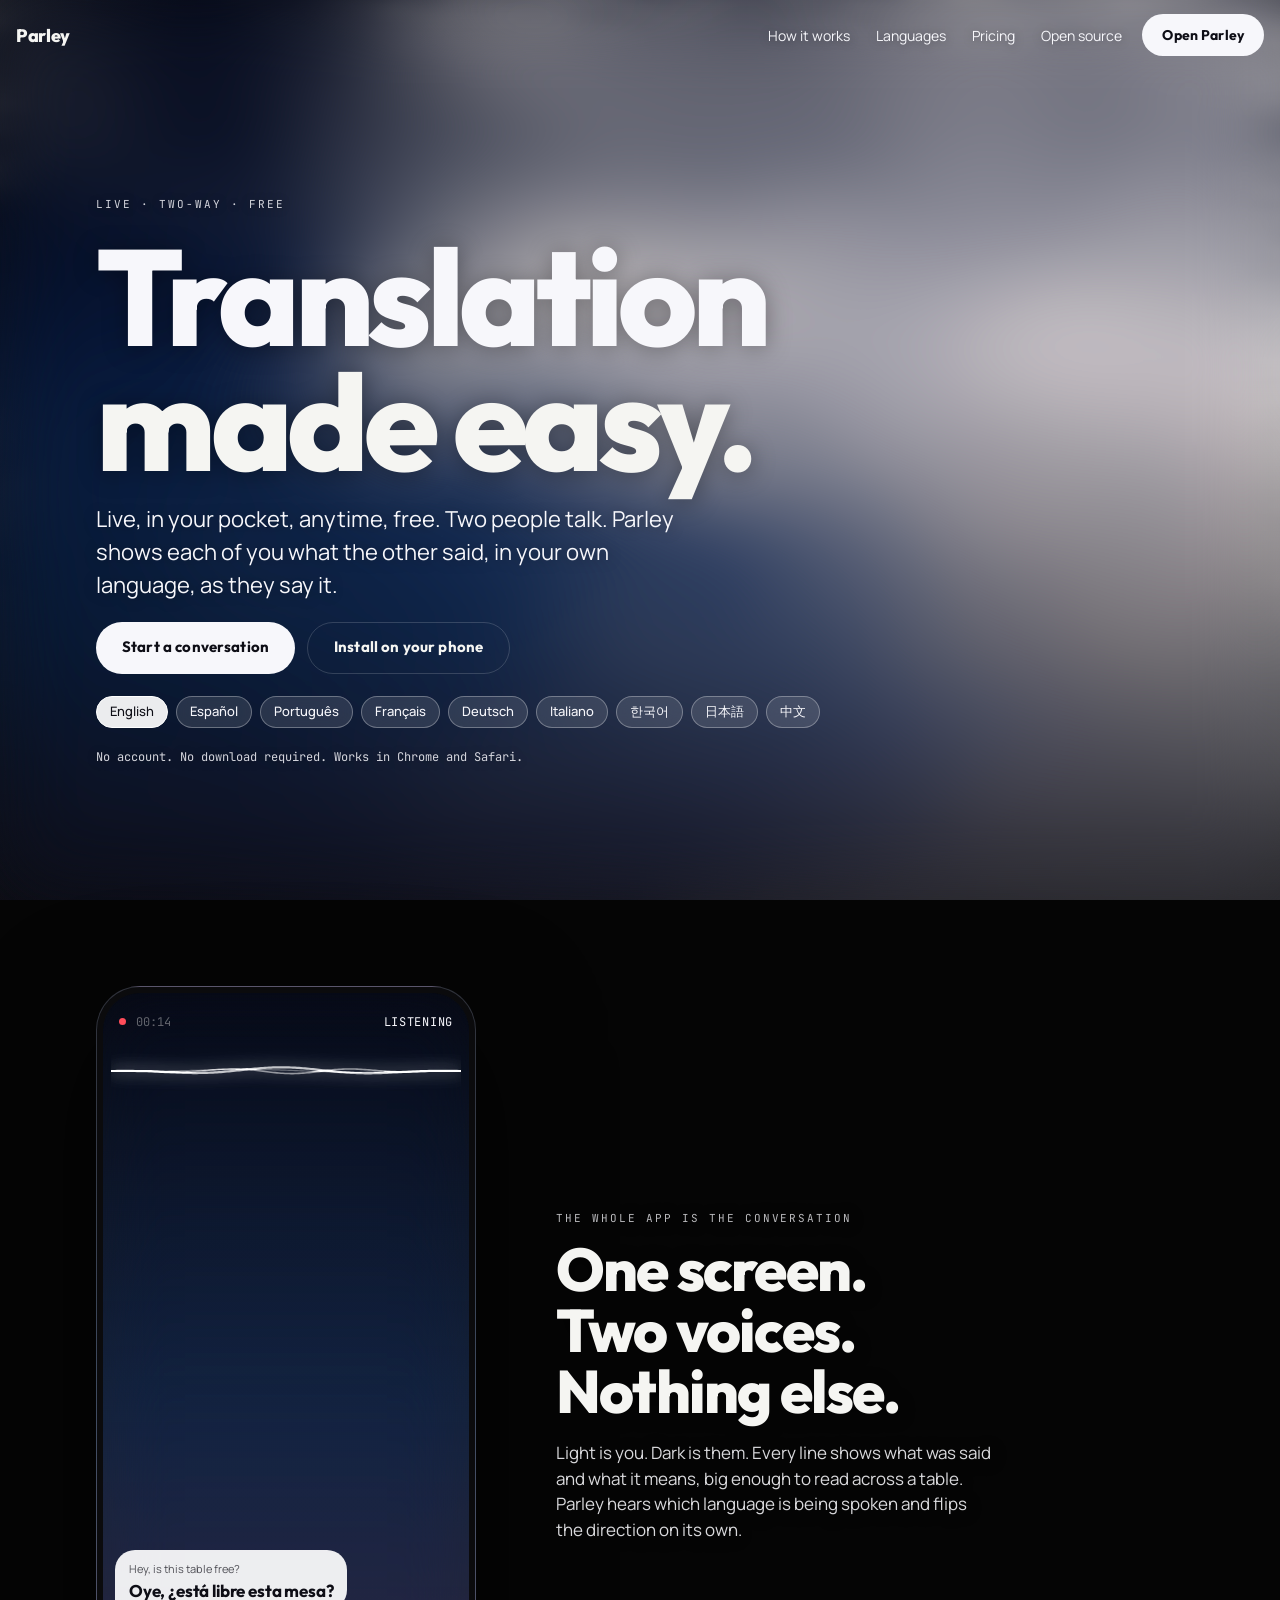
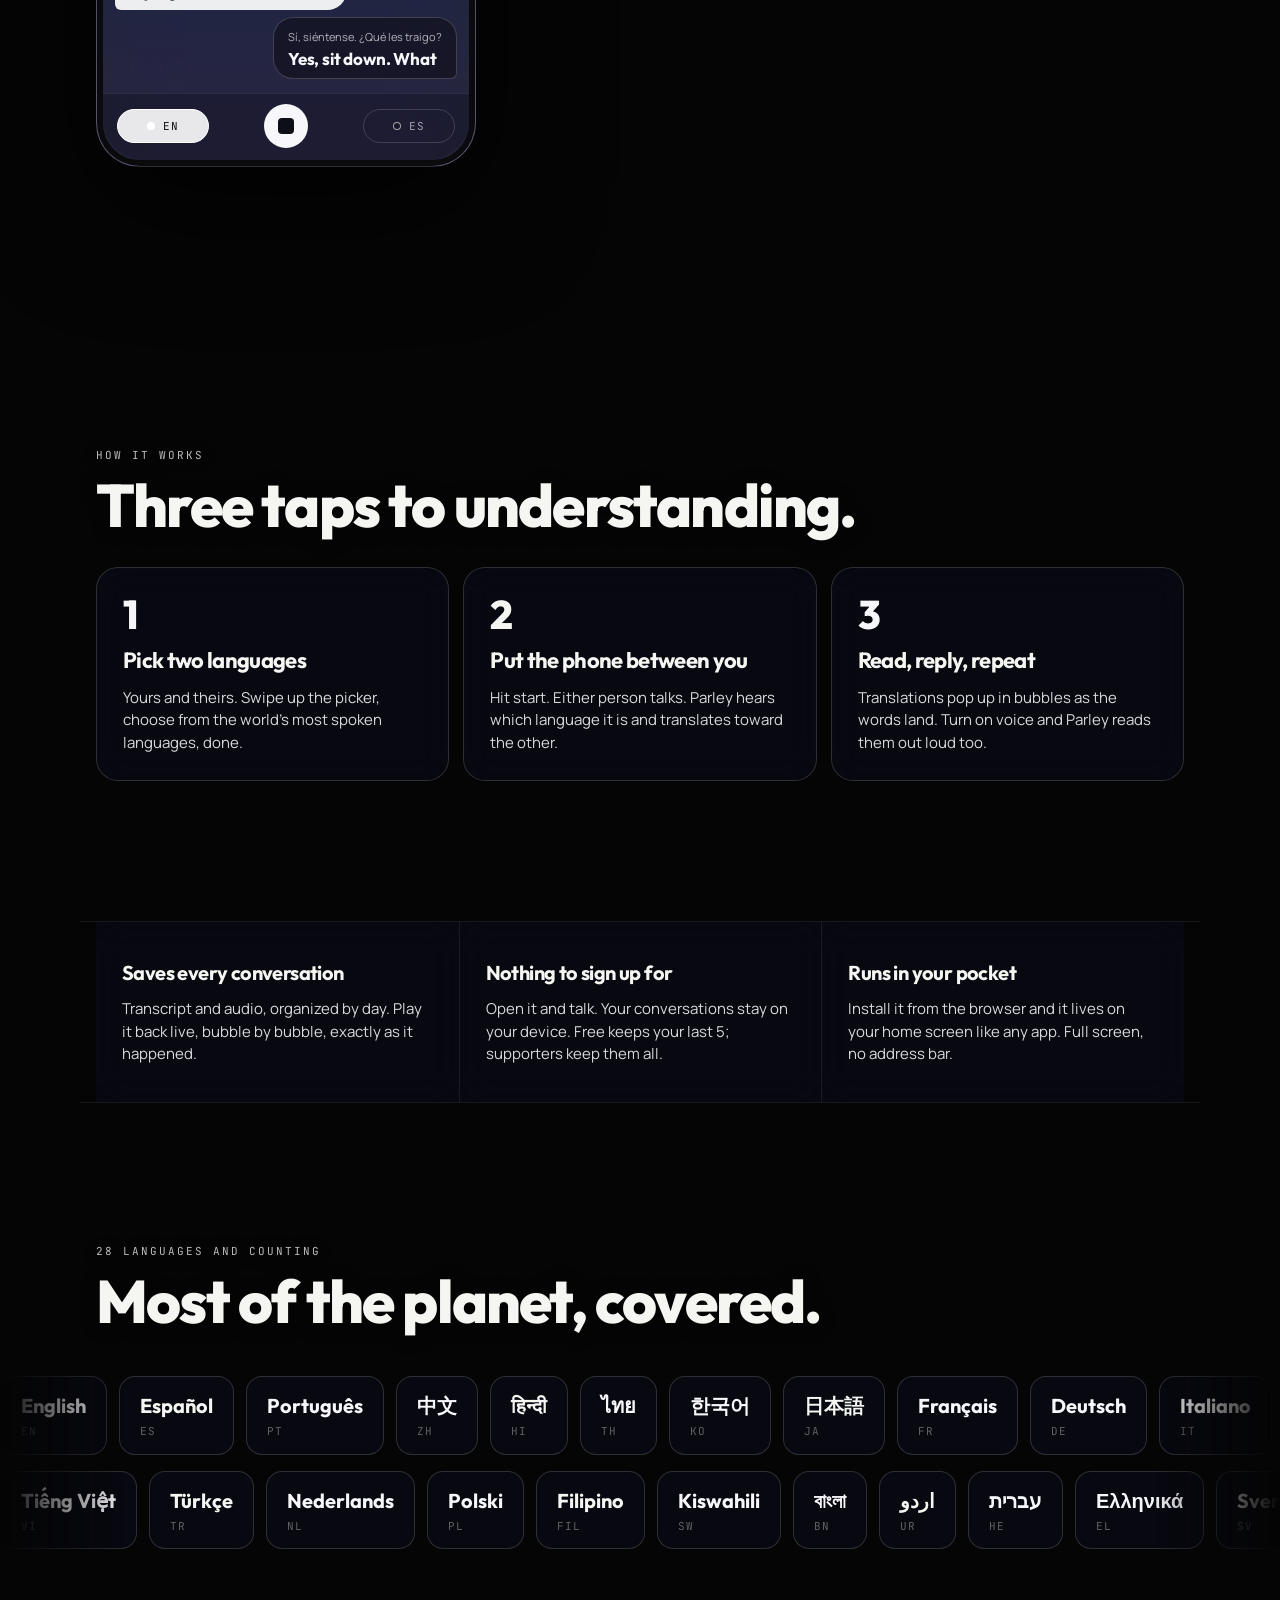
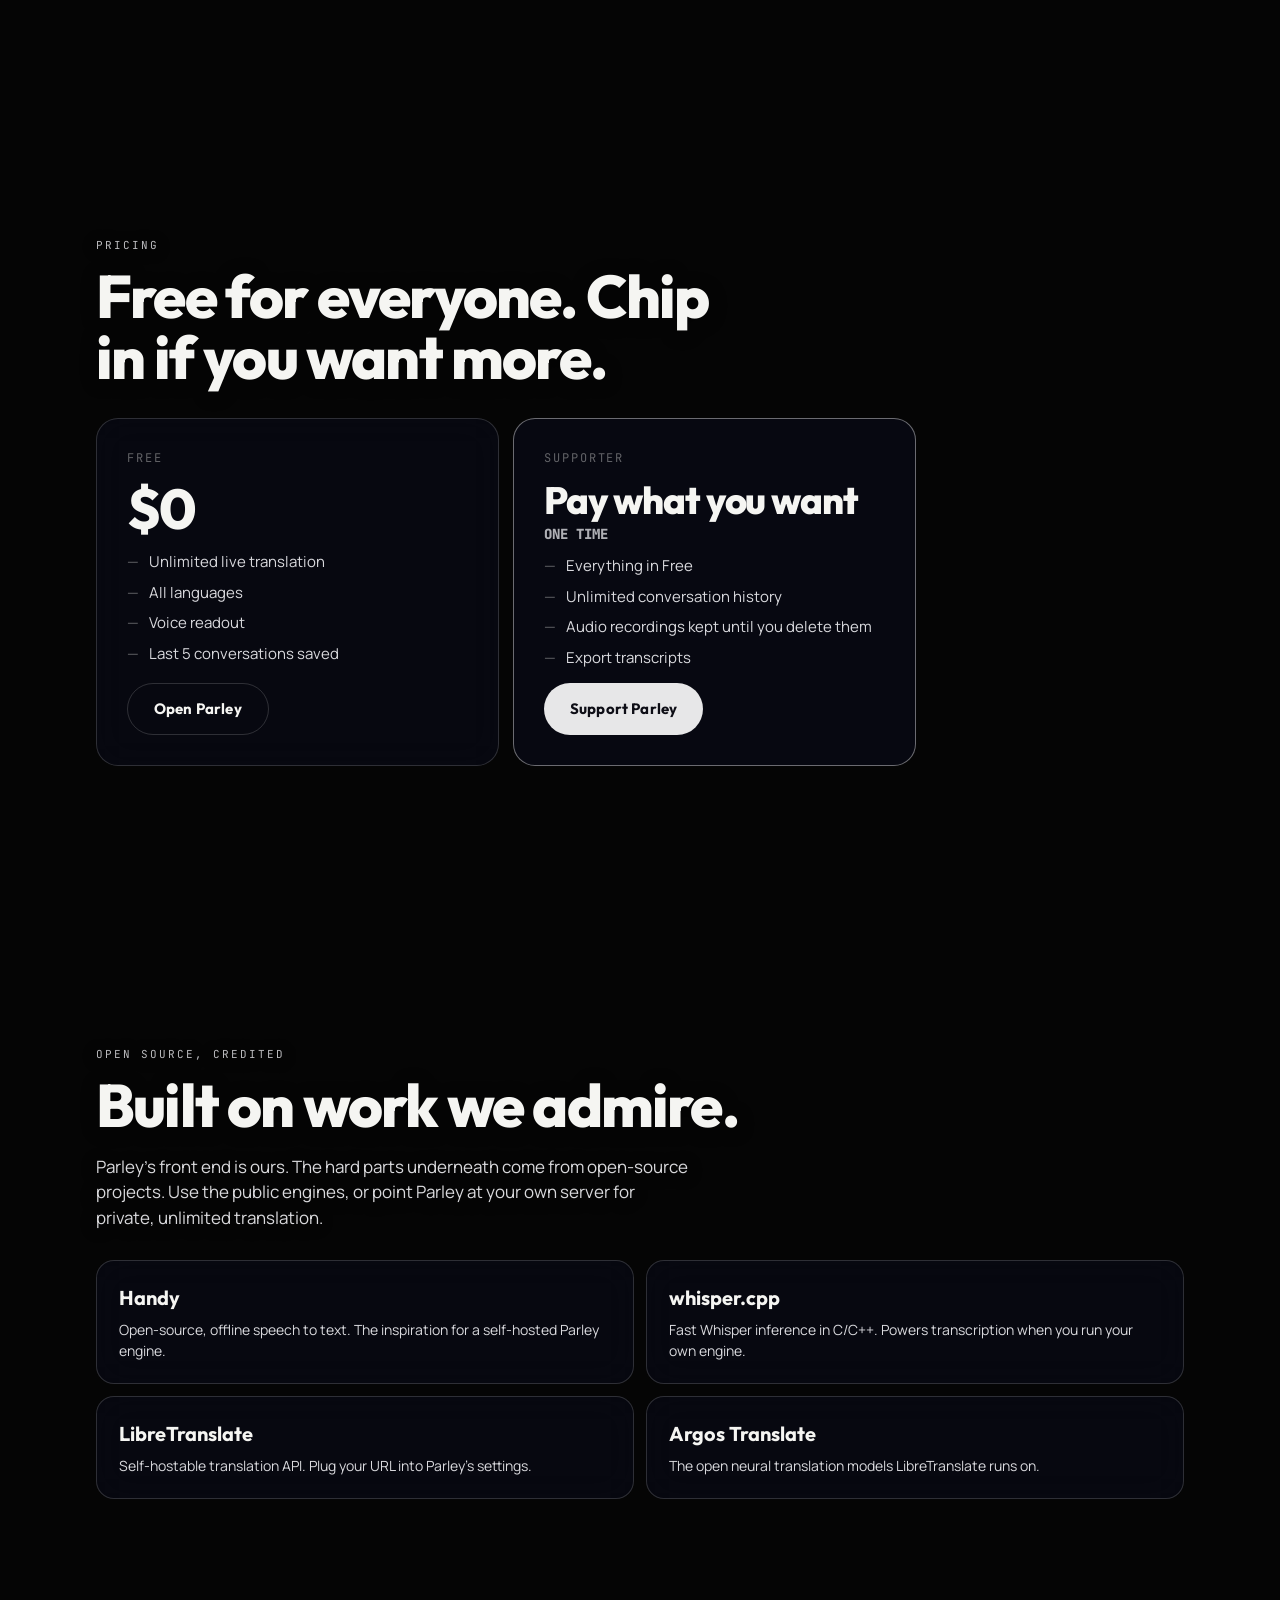
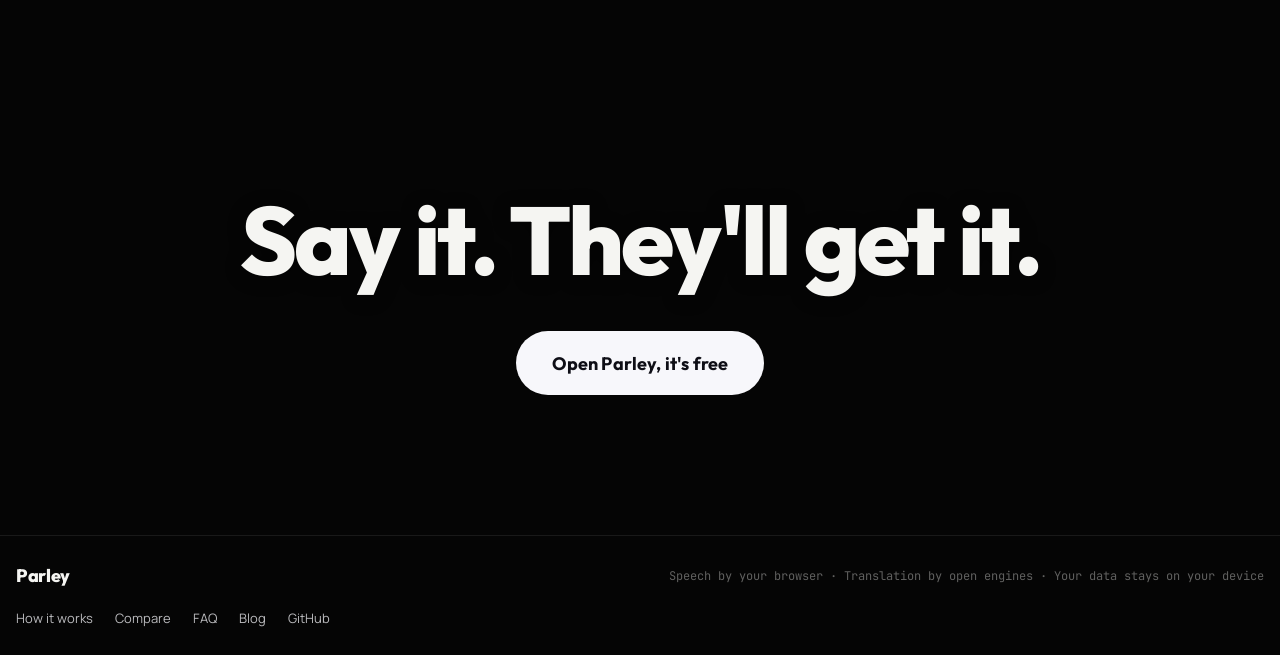
==== commit 1d6c7f5c: "Night is the default palette everywhere; icon on night colors; Night first in the picker Co-Authored" ====
--- a/index.html
+++ b/index.html
@@ -1,5 +1,5 @@
 <!doctype html>
-<html lang="en">
+<html lang="en" data-palette="night">
 <head>
 <meta charset="utf-8">
 <meta name="viewport" content="width=device-width, initial-scale=1, viewport-fit=cover">
@@ -20,7 +20,7 @@
 <link rel="preconnect" href="https://fonts.googleapis.com">
 <link rel="preconnect" href="https://fonts.gstatic.com" crossorigin>
 <link rel="stylesheet" href="https://fonts.googleapis.com/css2?family=Outfit:wght@500;600;700;800&family=Manrope:wght@400;500;600;700&family=JetBrains+Mono:wght@400;500&display=swap">
-<script>try{var p=JSON.parse(localStorage.getItem("parley.prefs.v1")||"{}").palette;if(p&&p!=="sea")document.documentElement.setAttribute("data-palette",p)}catch(e){}</script>
+<script>try{var p=JSON.parse(localStorage.getItem("parley.prefs.v1")||"{}").palette;document.documentElement.setAttribute("data-palette",p||"night")}catch(e){}</script>
 <link rel="stylesheet" href="styles.css">
 <link rel="stylesheet" href="landing.css">
 </head>
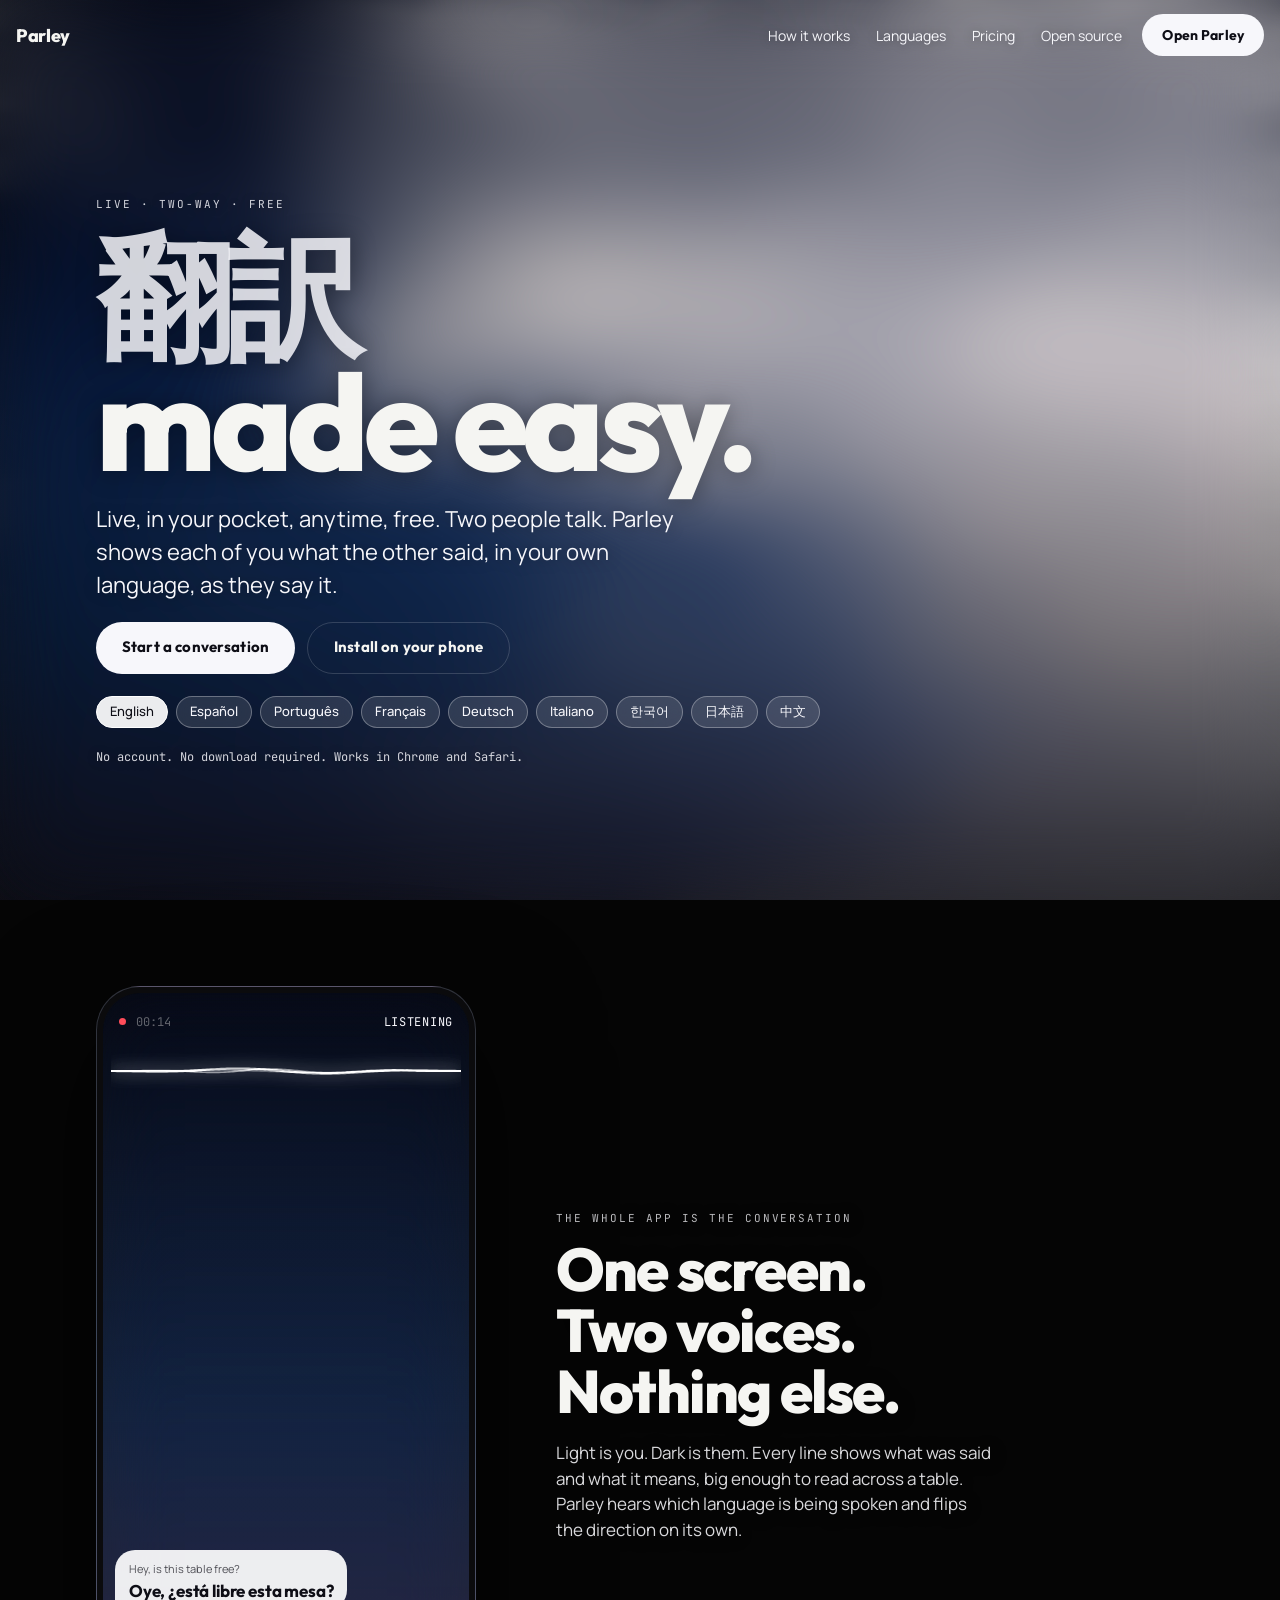
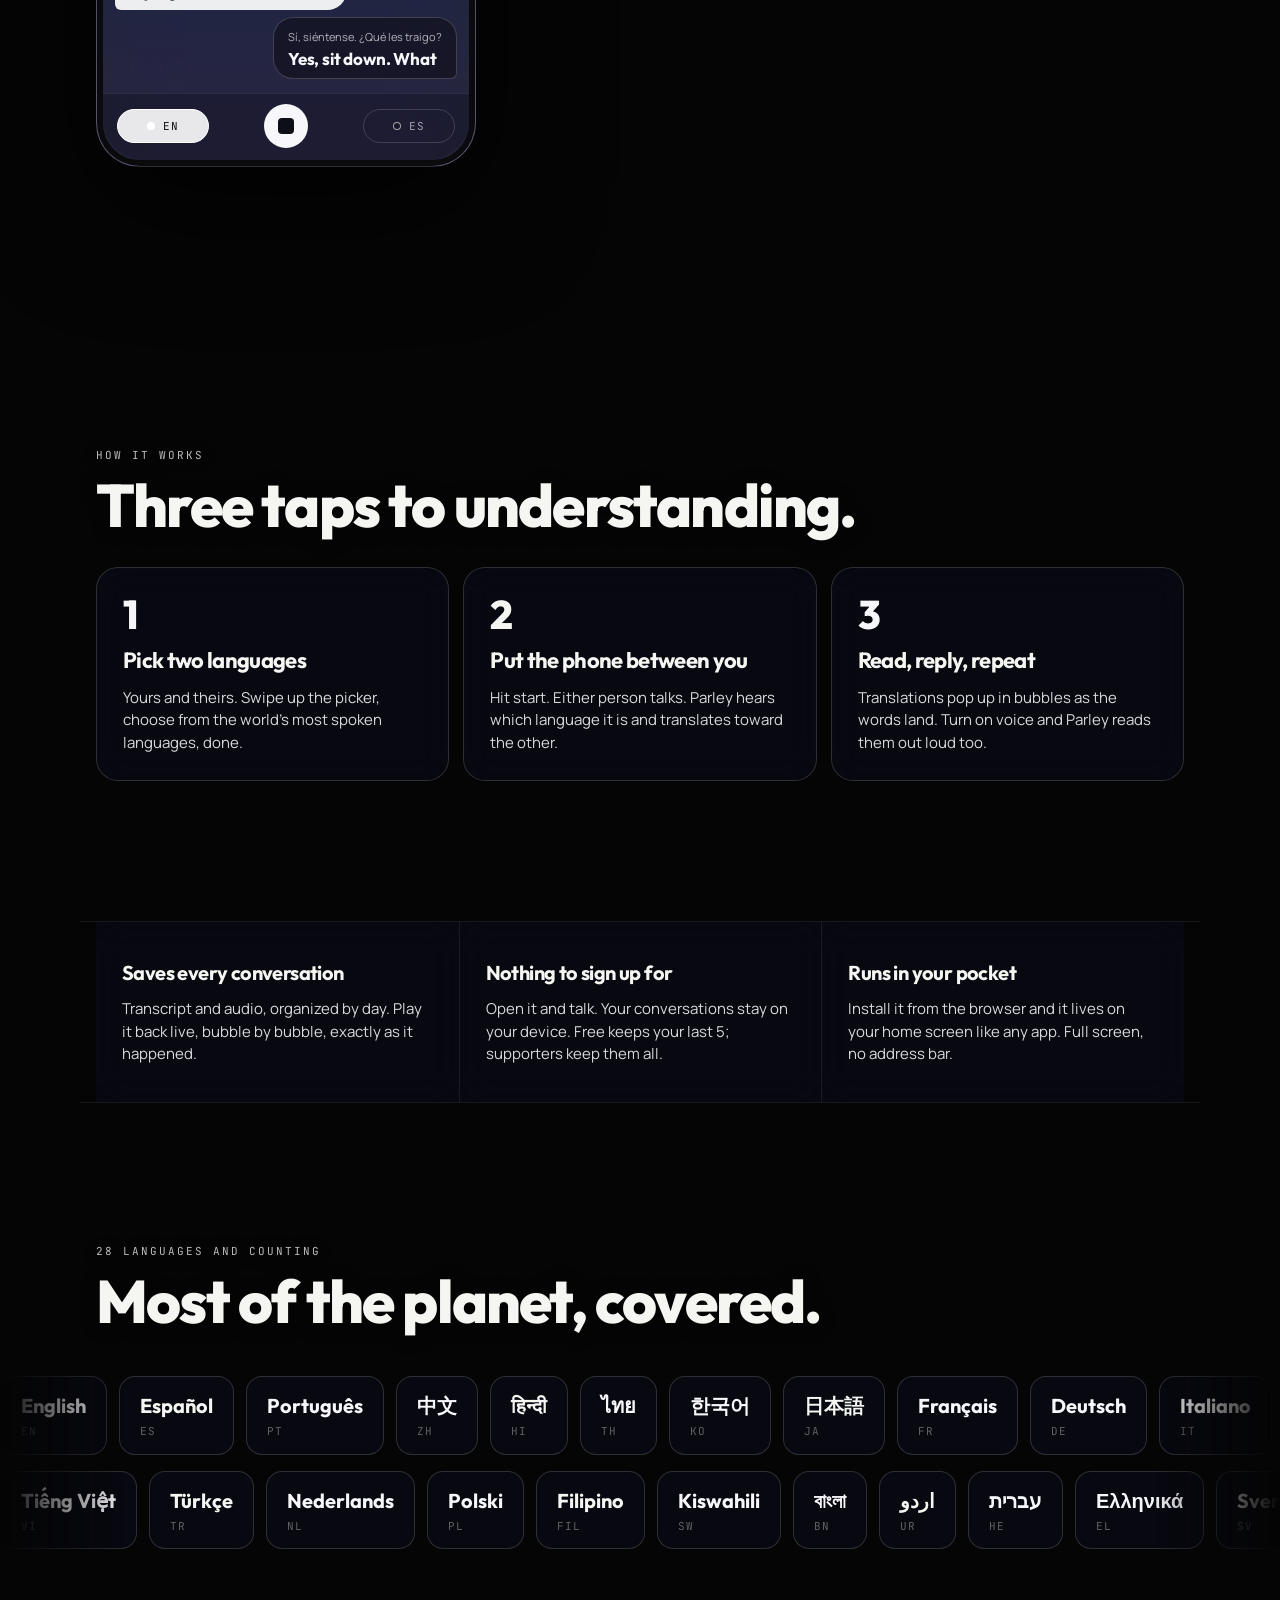
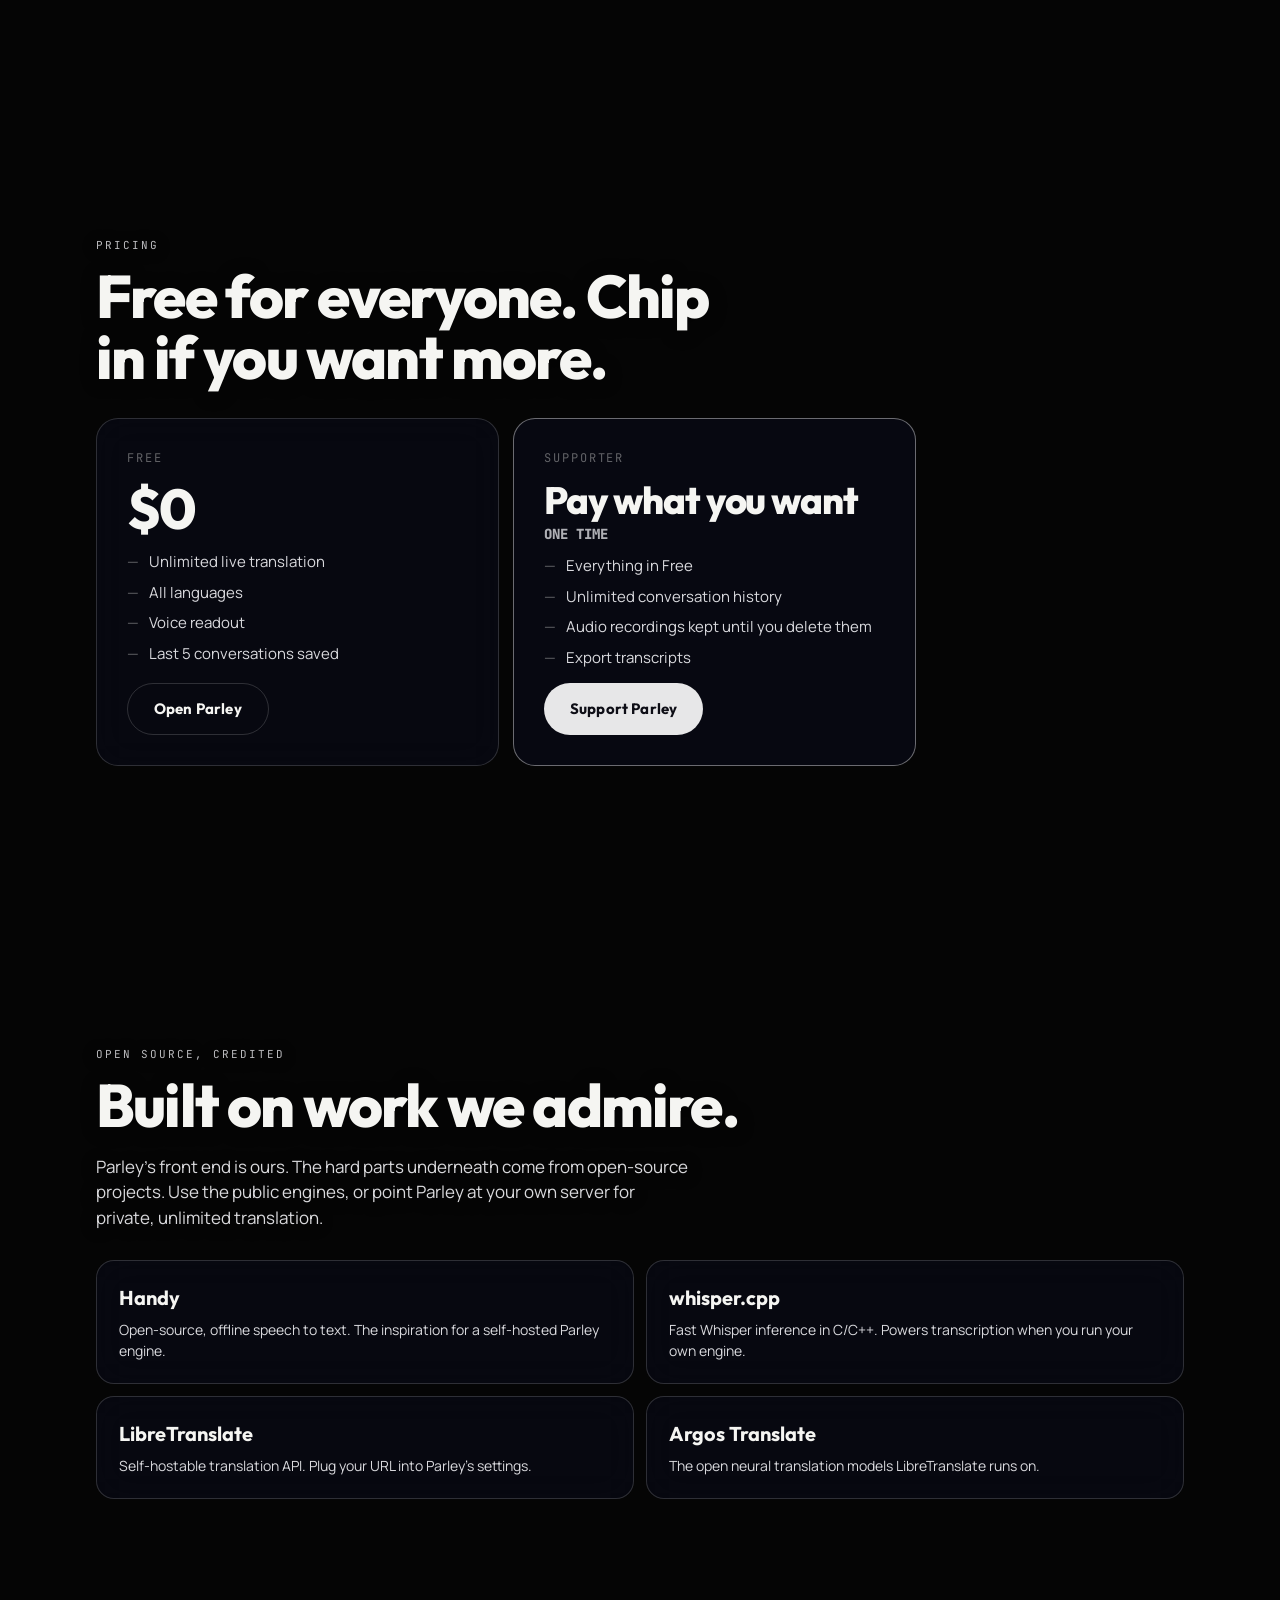
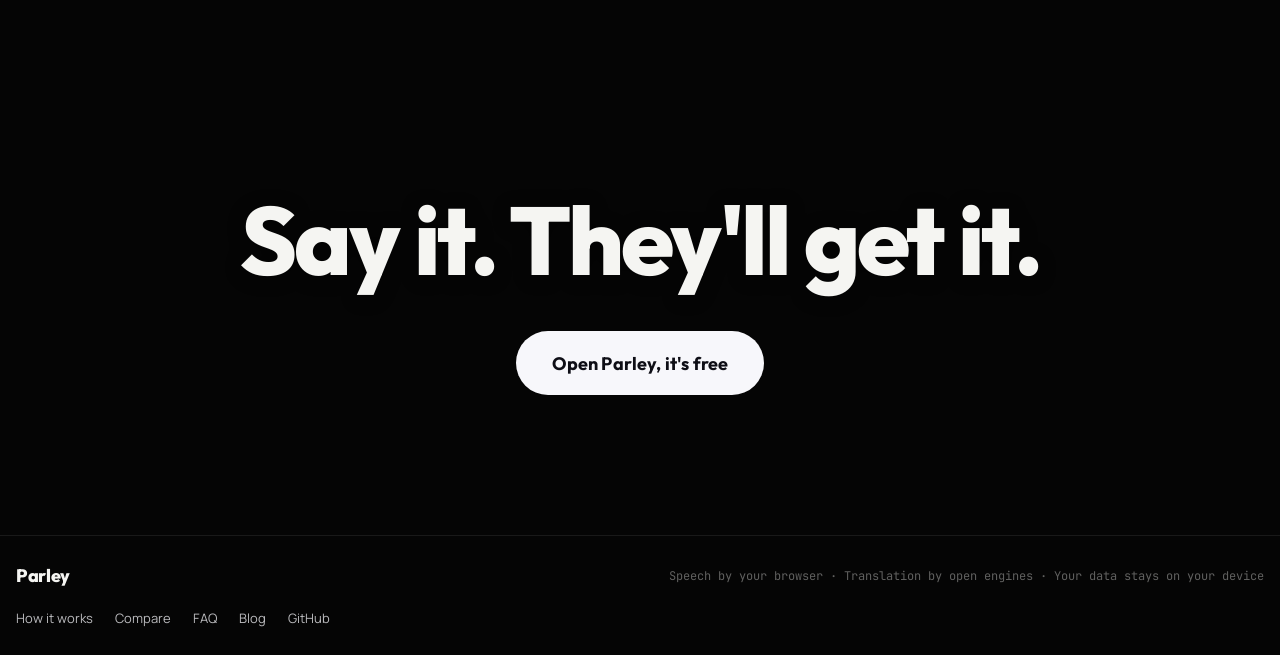
==== commit 9b819714: "Icon: black outlines on both bubbles; favicon.ico, 32px favicon and apple-touch-icon Co-Authored-By:" ====
--- a/index.html
+++ b/index.html
@@ -15,8 +15,10 @@
 <meta name="keywords" content="live translation, conversation translator, in-person translation, two-way translation, real-time speech translation, free translation app, Google Translate conversation mode alternative, Apple Translate alternative">
 <script type="application/ld+json">{"@context": "https://schema.org", "@graph": [{"@type": "SoftwareApplication", "name": "Parley", "url": "https://parley-murex.vercel.app", "applicationCategory": "UtilitiesApplication", "operatingSystem": "Any (web browser: Chrome, Safari, Edge; installable on iOS, Android, macOS, Windows)", "description": "Parley is a free live conversation translator for two people in the same room. Pick two languages, put the phone between you, and each person sees what the other said in their own language as they say it. Automatic detection of which language is being spoken, optional spoken playback, conversations saved on your device.", "offers": {"@type": "Offer", "price": "0", "priceCurrency": "USD", "description": "Free. Optional pay-what-you-want supporter upgrade for unlimited history and export."}, "featureList": ["Live two-way conversation translation", "Automatic detection of which of the two languages is being spoken", "28 languages", "Spoken playback of translations", "Conversations and audio saved on device", "Installable web app (PWA), no app store", "No account required"], "isAccessibleForFree": true, "author": {"@type": "Organization", "name": "0xROSSI Digital"}, "publisher": {"@type": "Organization", "name": "0xROSSI Digital"}}, {"@type": "WebSite", "name": "Parley", "url": "https://parley-murex.vercel.app", "publisher": {"@type": "Organization", "name": "0xROSSI Digital"}}, {"@type": "Organization", "name": "0xROSSI Digital", "url": "https://parley-murex.vercel.app", "founder": {"@type": "Person", "name": "Frankie Rossi"}, "address": {"@type": "PostalAddress", "addressLocality": "Tulum", "addressCountry": "MX"}}]}</script>
 <link rel="manifest" href="manifest.webmanifest">
-<link rel="icon" href="icon.svg" type="image/svg+xml">
-<link rel="apple-touch-icon" href="icon-192.png">
+<link rel="icon" href="/icon.svg" type="image/svg+xml">
+<link rel="icon" type="image/png" sizes="32x32" href="/favicon-32.png">
+<link rel="shortcut icon" href="/favicon.ico">
+<link rel="apple-touch-icon" href="/apple-touch-icon.png">
 <link rel="preconnect" href="https://fonts.googleapis.com">
 <link rel="preconnect" href="https://fonts.gstatic.com" crossorigin>
 <link rel="stylesheet" href="https://fonts.googleapis.com/css2?family=Outfit:wght@500;600;700;800&family=Manrope:wght@400;500;600;700&family=JetBrains+Mono:wght@400;500&display=swap">
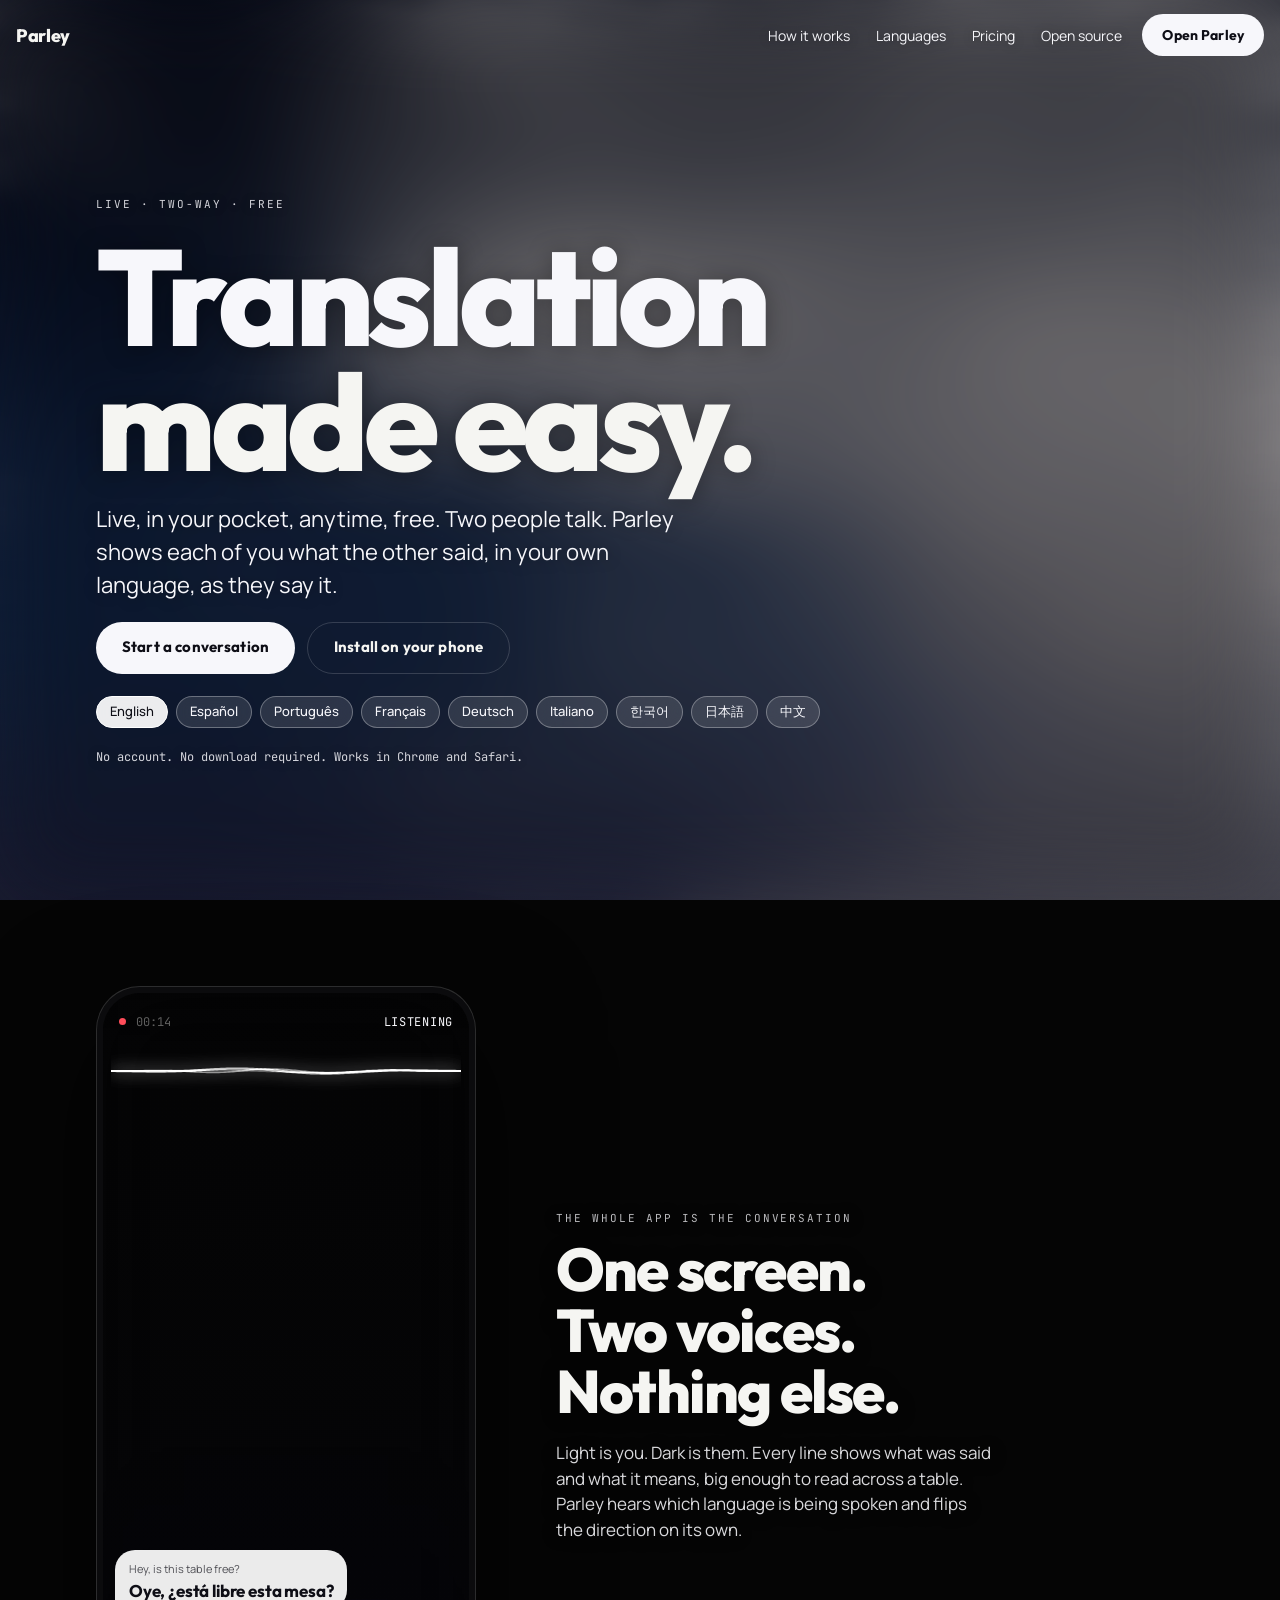
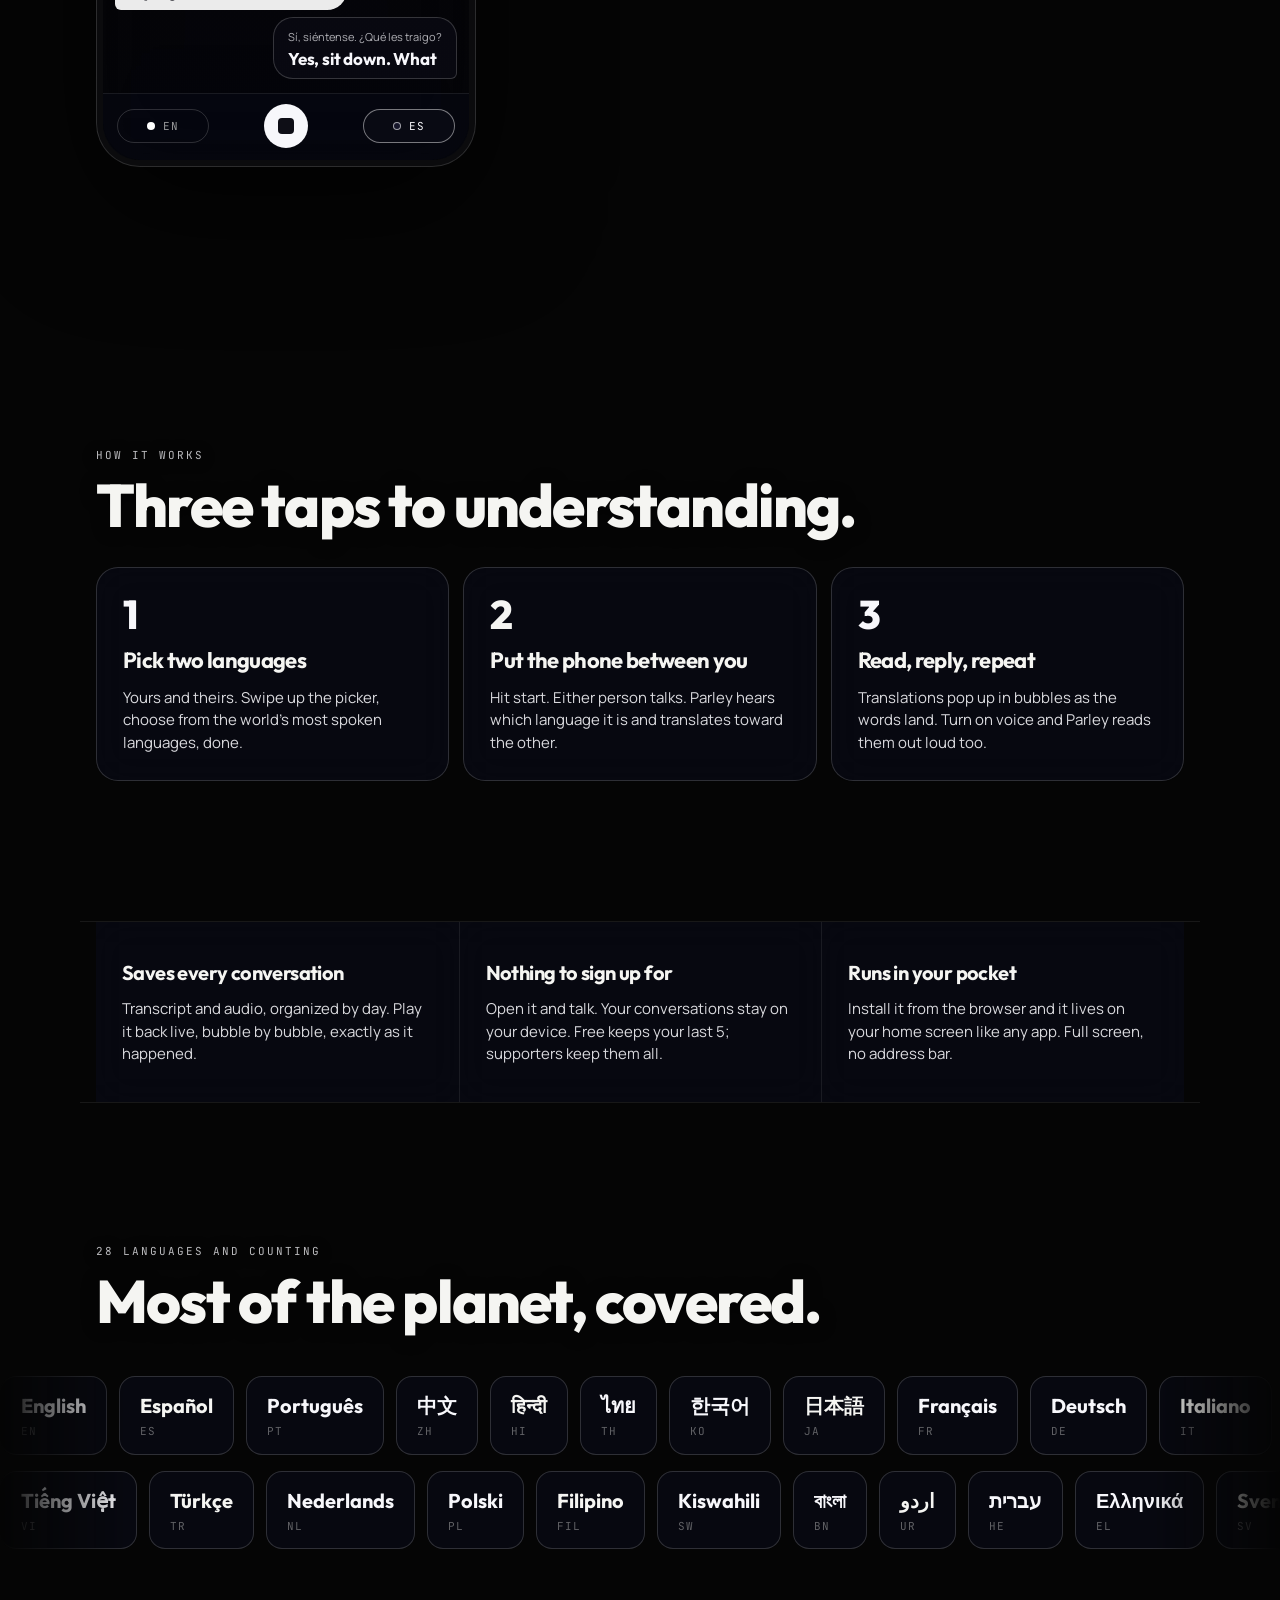
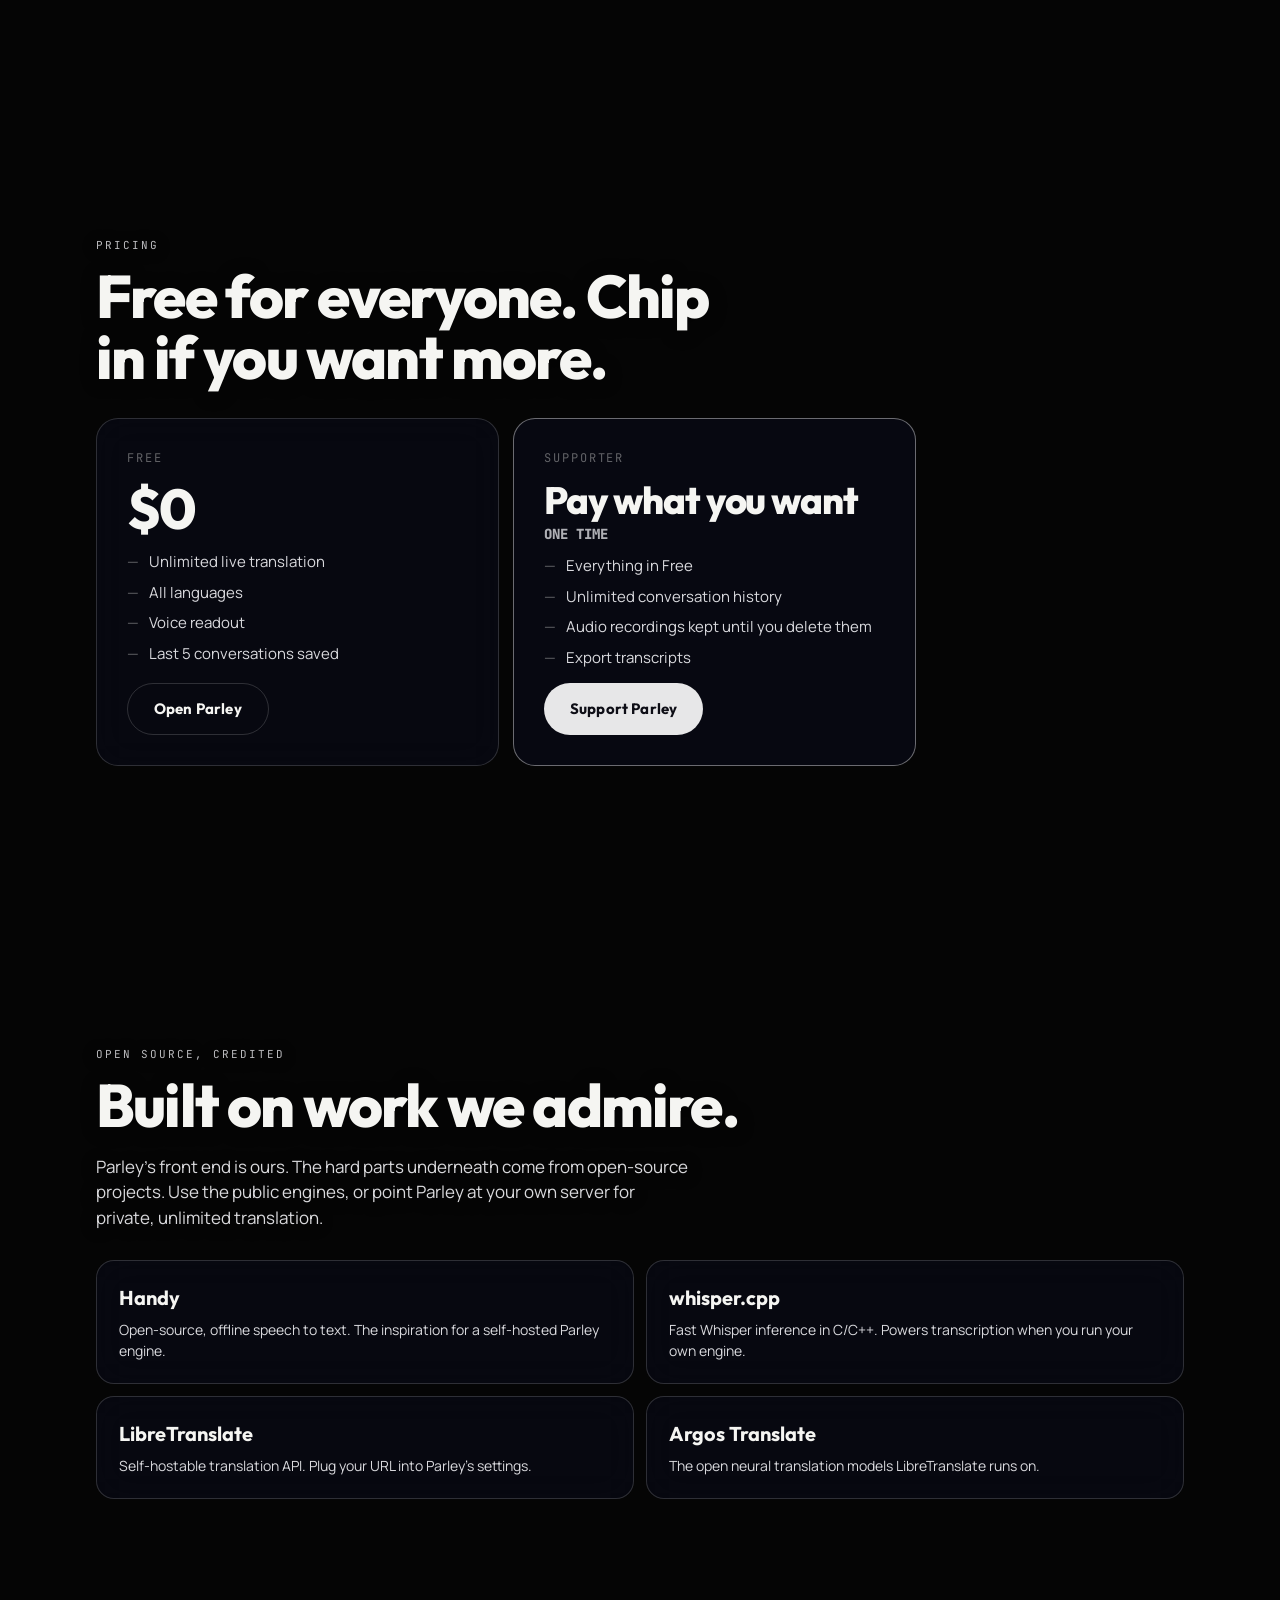
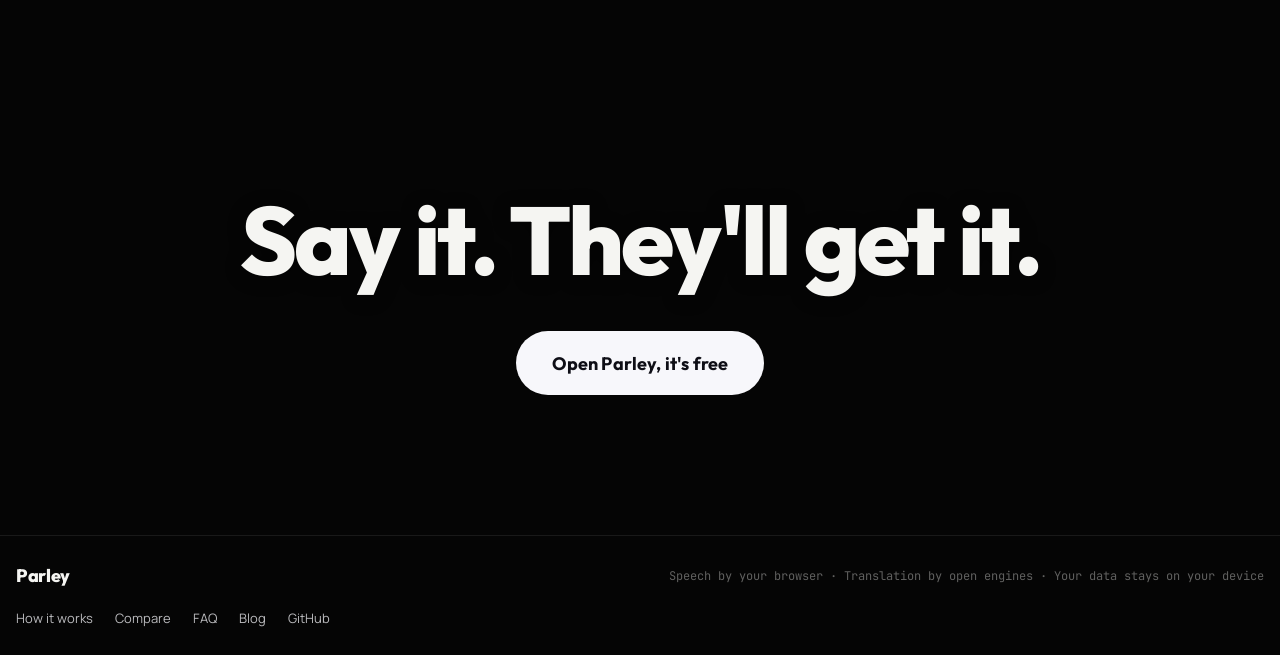
==== commit 0ea30e20: "Move to getparley.vercel.app; old address redirects Co-Authored-By: Claude Fable 5.1 <noreply@anthro" ====
--- a/index.html
+++ b/index.html
@@ -9,11 +9,11 @@
 <meta property="og:title" content="Parley: live translation in your pocket">
 <meta property="og:description" content="Two people, two languages, one screen. Live, anytime, free.">
 <meta property="og:type" content="website">
-<meta property="og:url" content="https://parley-murex.vercel.app/">
+<meta property="og:url" content="https://getparley.vercel.app/">
 <meta property="og:site_name" content="Parley">
-<link rel="canonical" href="https://parley-murex.vercel.app/">
+<link rel="canonical" href="https://getparley.vercel.app/">
 <meta name="keywords" content="live translation, conversation translator, in-person translation, two-way translation, real-time speech translation, free translation app, Google Translate conversation mode alternative, Apple Translate alternative">
-<script type="application/ld+json">{"@context": "https://schema.org", "@graph": [{"@type": "SoftwareApplication", "name": "Parley", "url": "https://parley-murex.vercel.app", "applicationCategory": "UtilitiesApplication", "operatingSystem": "Any (web browser: Chrome, Safari, Edge; installable on iOS, Android, macOS, Windows)", "description": "Parley is a free live conversation translator for two people in the same room. Pick two languages, put the phone between you, and each person sees what the other said in their own language as they say it. Automatic detection of which language is being spoken, optional spoken playback, conversations saved on your device.", "offers": {"@type": "Offer", "price": "0", "priceCurrency": "USD", "description": "Free. Optional pay-what-you-want supporter upgrade for unlimited history and export."}, "featureList": ["Live two-way conversation translation", "Automatic detection of which of the two languages is being spoken", "28 languages", "Spoken playback of translations", "Conversations and audio saved on device", "Installable web app (PWA), no app store", "No account required"], "isAccessibleForFree": true, "author": {"@type": "Organization", "name": "0xROSSI Digital"}, "publisher": {"@type": "Organization", "name": "0xROSSI Digital"}}, {"@type": "WebSite", "name": "Parley", "url": "https://parley-murex.vercel.app", "publisher": {"@type": "Organization", "name": "0xROSSI Digital"}}, {"@type": "Organization", "name": "0xROSSI Digital", "url": "https://parley-murex.vercel.app", "founder": {"@type": "Person", "name": "Frankie Rossi"}, "address": {"@type": "PostalAddress", "addressLocality": "Tulum", "addressCountry": "MX"}}]}</script>
+<script type="application/ld+json">{"@context": "https://schema.org", "@graph": [{"@type": "SoftwareApplication", "name": "Parley", "url": "https://getparley.vercel.app", "applicationCategory": "UtilitiesApplication", "operatingSystem": "Any (web browser: Chrome, Safari, Edge; installable on iOS, Android, macOS, Windows)", "description": "Parley is a free live conversation translator for two people in the same room. Pick two languages, put the phone between you, and each person sees what the other said in their own language as they say it. Automatic detection of which language is being spoken, optional spoken playback, conversations saved on your device.", "offers": {"@type": "Offer", "price": "0", "priceCurrency": "USD", "description": "Free. Optional pay-what-you-want supporter upgrade for unlimited history and export."}, "featureList": ["Live two-way conversation translation", "Automatic detection of which of the two languages is being spoken", "28 languages", "Spoken playback of translations", "Conversations and audio saved on device", "Installable web app (PWA), no app store", "No account required"], "isAccessibleForFree": true, "author": {"@type": "Organization", "name": "0xROSSI Digital"}, "publisher": {"@type": "Organization", "name": "0xROSSI Digital"}}, {"@type": "WebSite", "name": "Parley", "url": "https://getparley.vercel.app", "publisher": {"@type": "Organization", "name": "0xROSSI Digital"}}, {"@type": "Organization", "name": "0xROSSI Digital", "url": "https://getparley.vercel.app", "founder": {"@type": "Person", "name": "Frankie Rossi"}, "address": {"@type": "PostalAddress", "addressLocality": "Tulum", "addressCountry": "MX"}}]}</script>
 <link rel="manifest" href="manifest.webmanifest">
 <link rel="icon" href="/icon.svg" type="image/svg+xml">
 <link rel="icon" type="image/png" sizes="32x32" href="/favicon-32.png">
--- a/landing.css
+++ b/landing.css
@@ -47,7 +47,9 @@
 .demo-copy p:not(.eyebrow) { color: var(--fg-2); font-size: 17px; max-width: 44ch; }
 .phone {
   width: 100%; max-width: 380px; aspect-ratio: 9 / 18.5; margin: 0 auto;
-  border-radius: 44px; border: 1px solid var(--line-2); background: linear-gradient(180deg, var(--bg-c1) 0%, var(--bg-c2) 55%, var(--bg-c3) 100%);
+  border-radius: 44px; border: 1px solid var(--line-2);
+  /* The phone is a window onto the same sky the live screen uses, frosted the same way */
+  background: linear-gradient(180deg, rgba(5,5,5,.12) 0%, rgba(5,5,5,.04) 45%, rgba(5,5,5,.35) 100%); backdrop-filter: blur(44px) saturate(1.7); -webkit-backdrop-filter: blur(44px) saturate(1.7);
   box-shadow: 0 40px 120px rgba(0,0,0,.7), inset 0 0 0 6px #0b0b0d;
   padding: 18px 14px; display: flex; flex-direction: column; gap: 10px; overflow: hidden; position: relative;
 }
@@ -193,3 +195,7 @@
 .hero-tip { font-size: 14px; line-height: 1.45; color: #f7f7fb; background: rgba(14,14,24,.45); border: 1px solid rgba(255,255,255,.25); border-radius: 14px; padding: 12px 14px; backdrop-filter: blur(14px); -webkit-backdrop-filter: blur(14px); max-width: 520px; }
 .foot-nav { display: flex; flex-wrap: wrap; gap: 10px 22px; font-size: 13px; width: 100%; margin-top: 6px; }
 .foot-nav a { color: rgba(247,247,251,.75); text-decoration: none; } .foot-nav a:hover { color: #fff; }
+/* Night on the home page: same black-and-grey depth as the app, not the saturated navy */
+:root[data-palette="night"] .hero-bg::before { backdrop-filter: blur(44px) saturate(1.2) brightness(.75); -webkit-backdrop-filter: blur(44px) saturate(1.2) brightness(.75); }
+:root[data-palette="night"] .hero-bg::after { background: linear-gradient(180deg, rgba(3,4,10,.35) 0%, rgba(3,4,10,.3) 50%, rgba(3,4,10,.55) 100%); }
+:root[data-palette="night"] .phone { background: linear-gradient(180deg, rgba(3,4,10,.12) 0%, rgba(3,4,10,.08) 50%, rgba(3,4,10,.35) 100%); backdrop-filter: blur(44px) saturate(1.2) brightness(1.05); -webkit-backdrop-filter: blur(44px) saturate(1.2) brightness(1.05); }
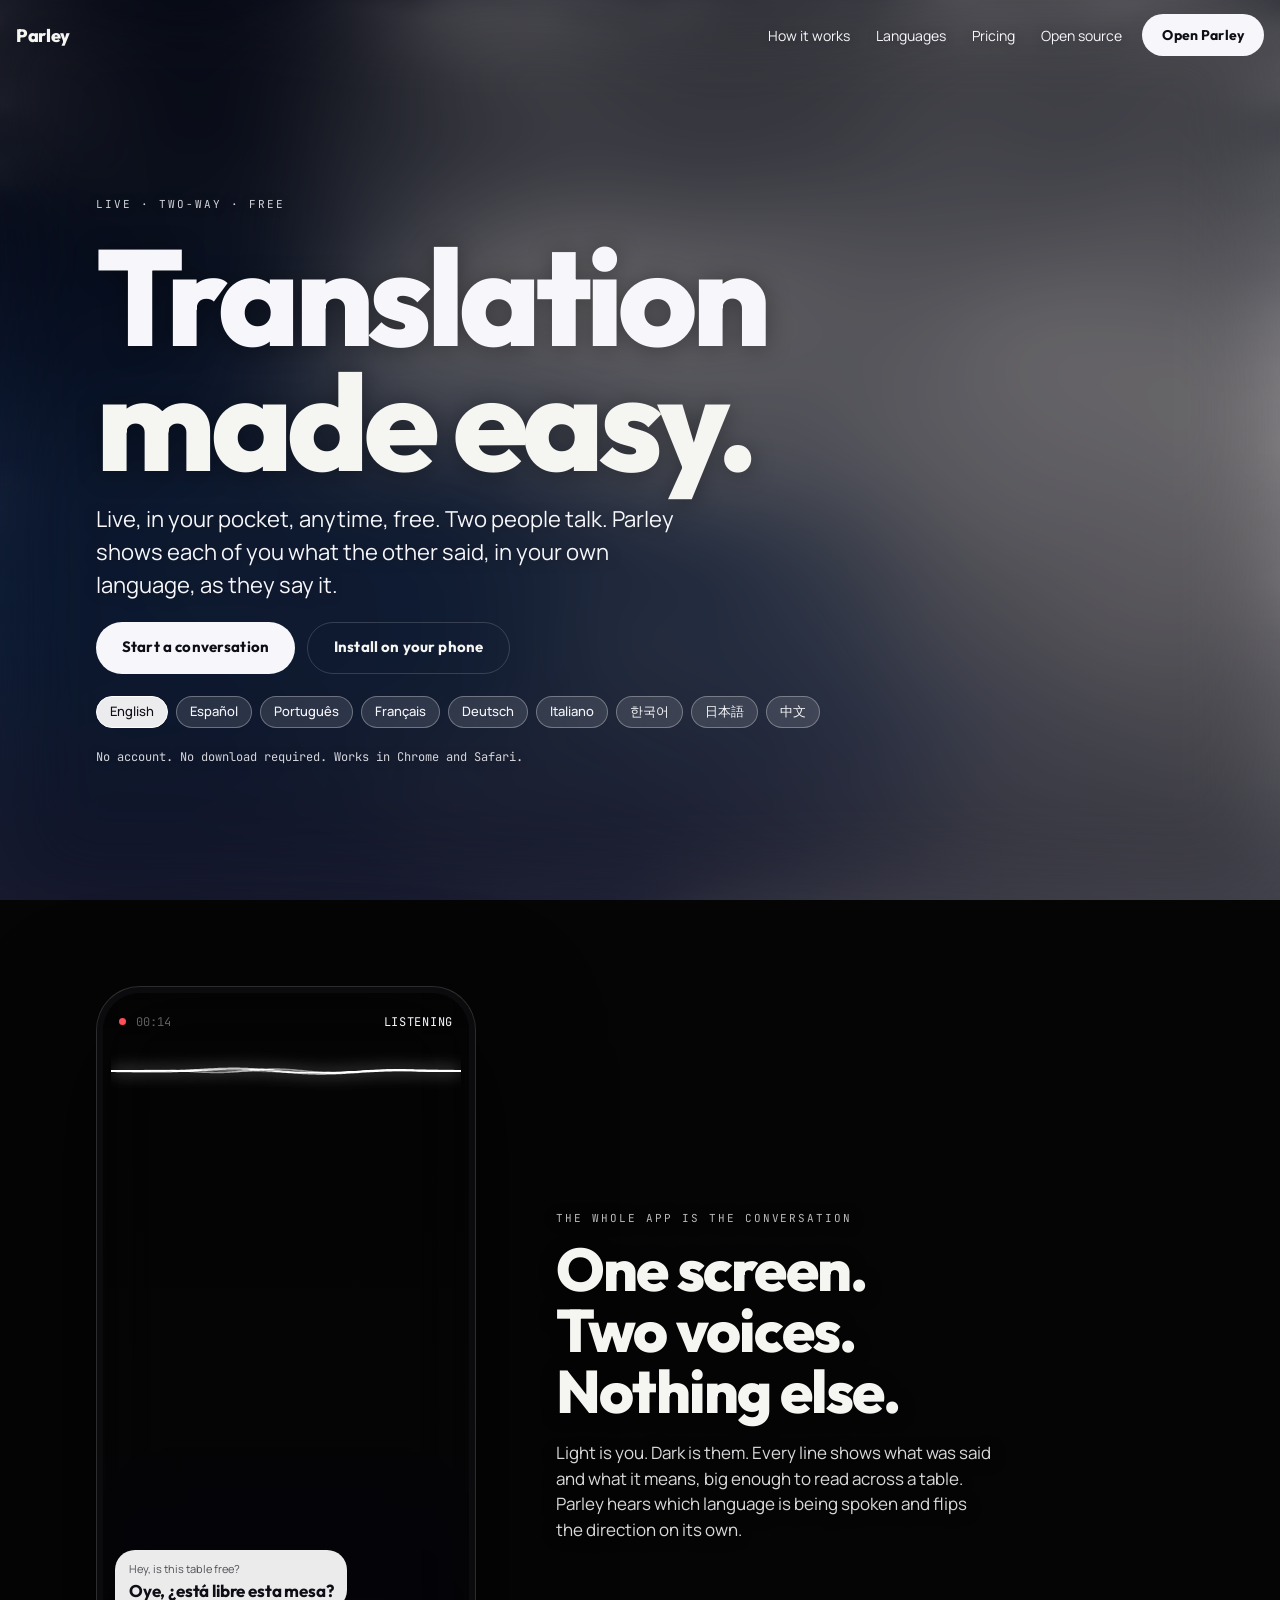
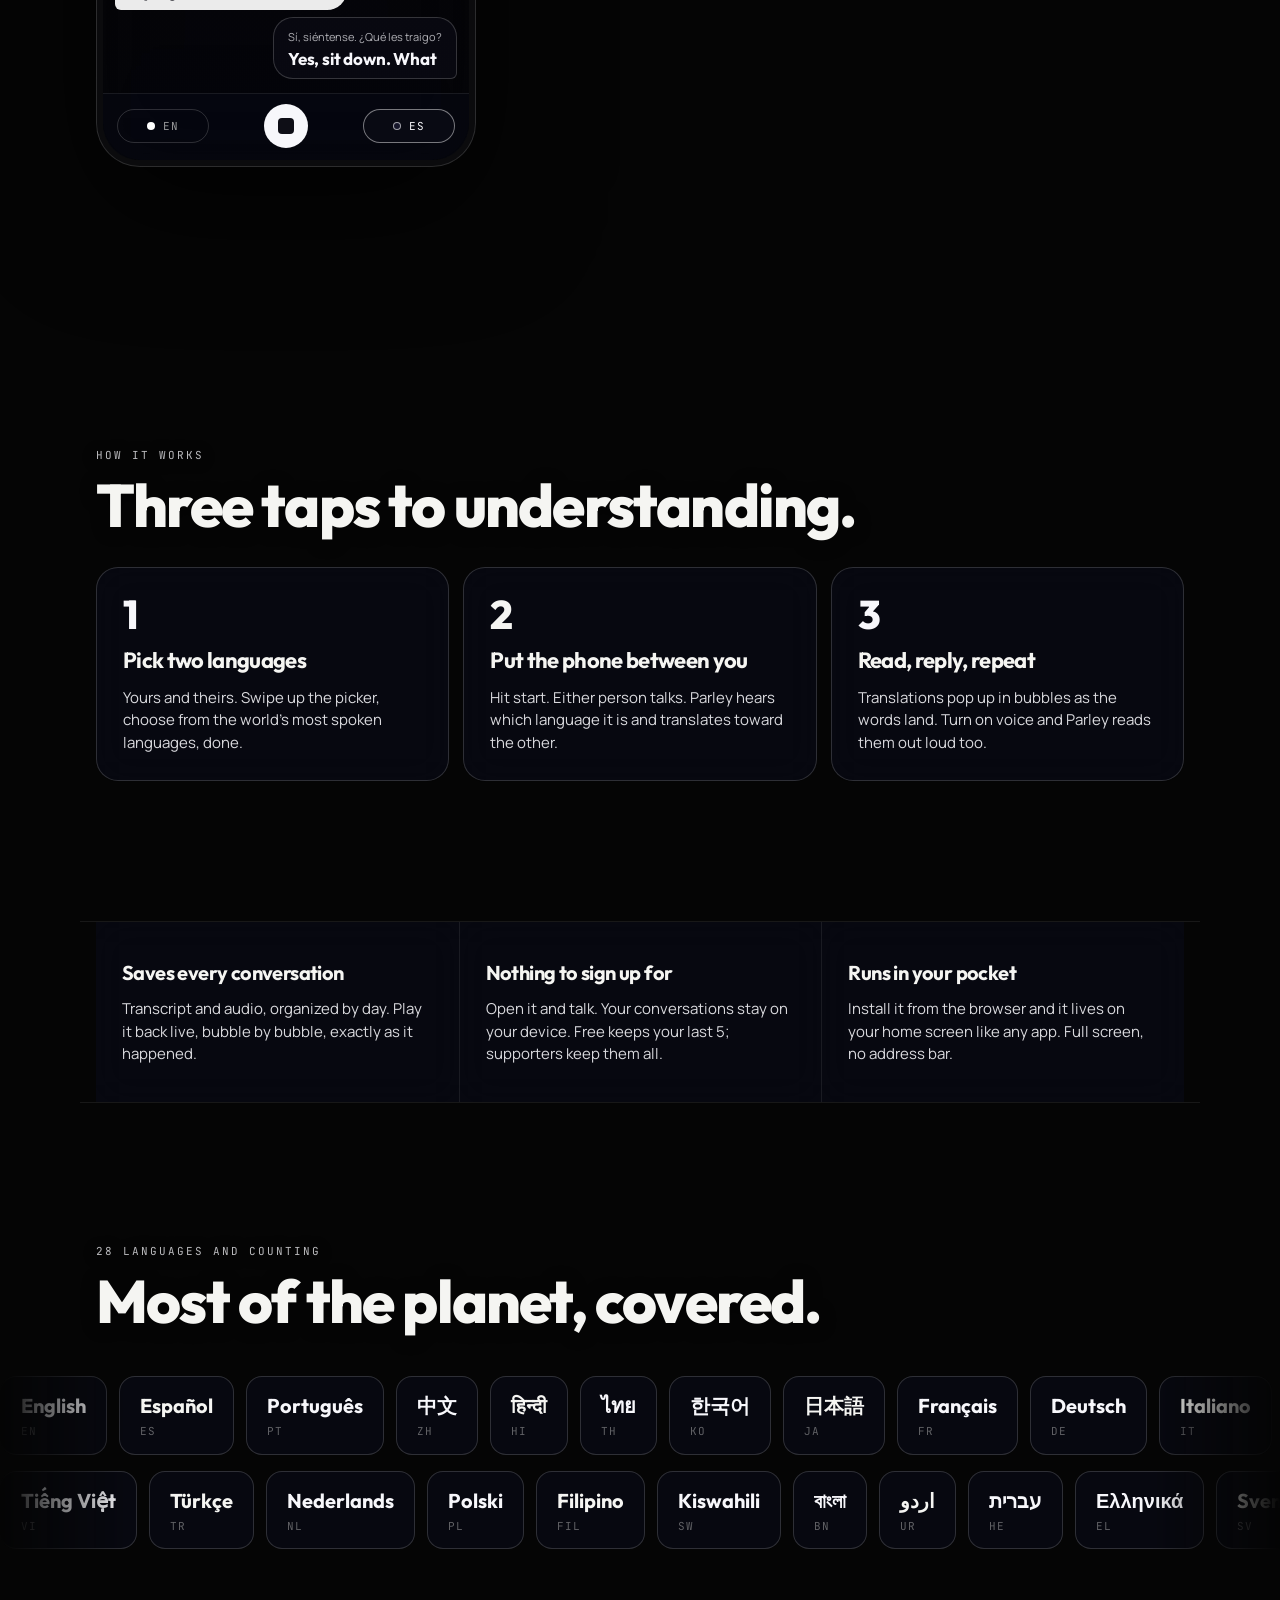
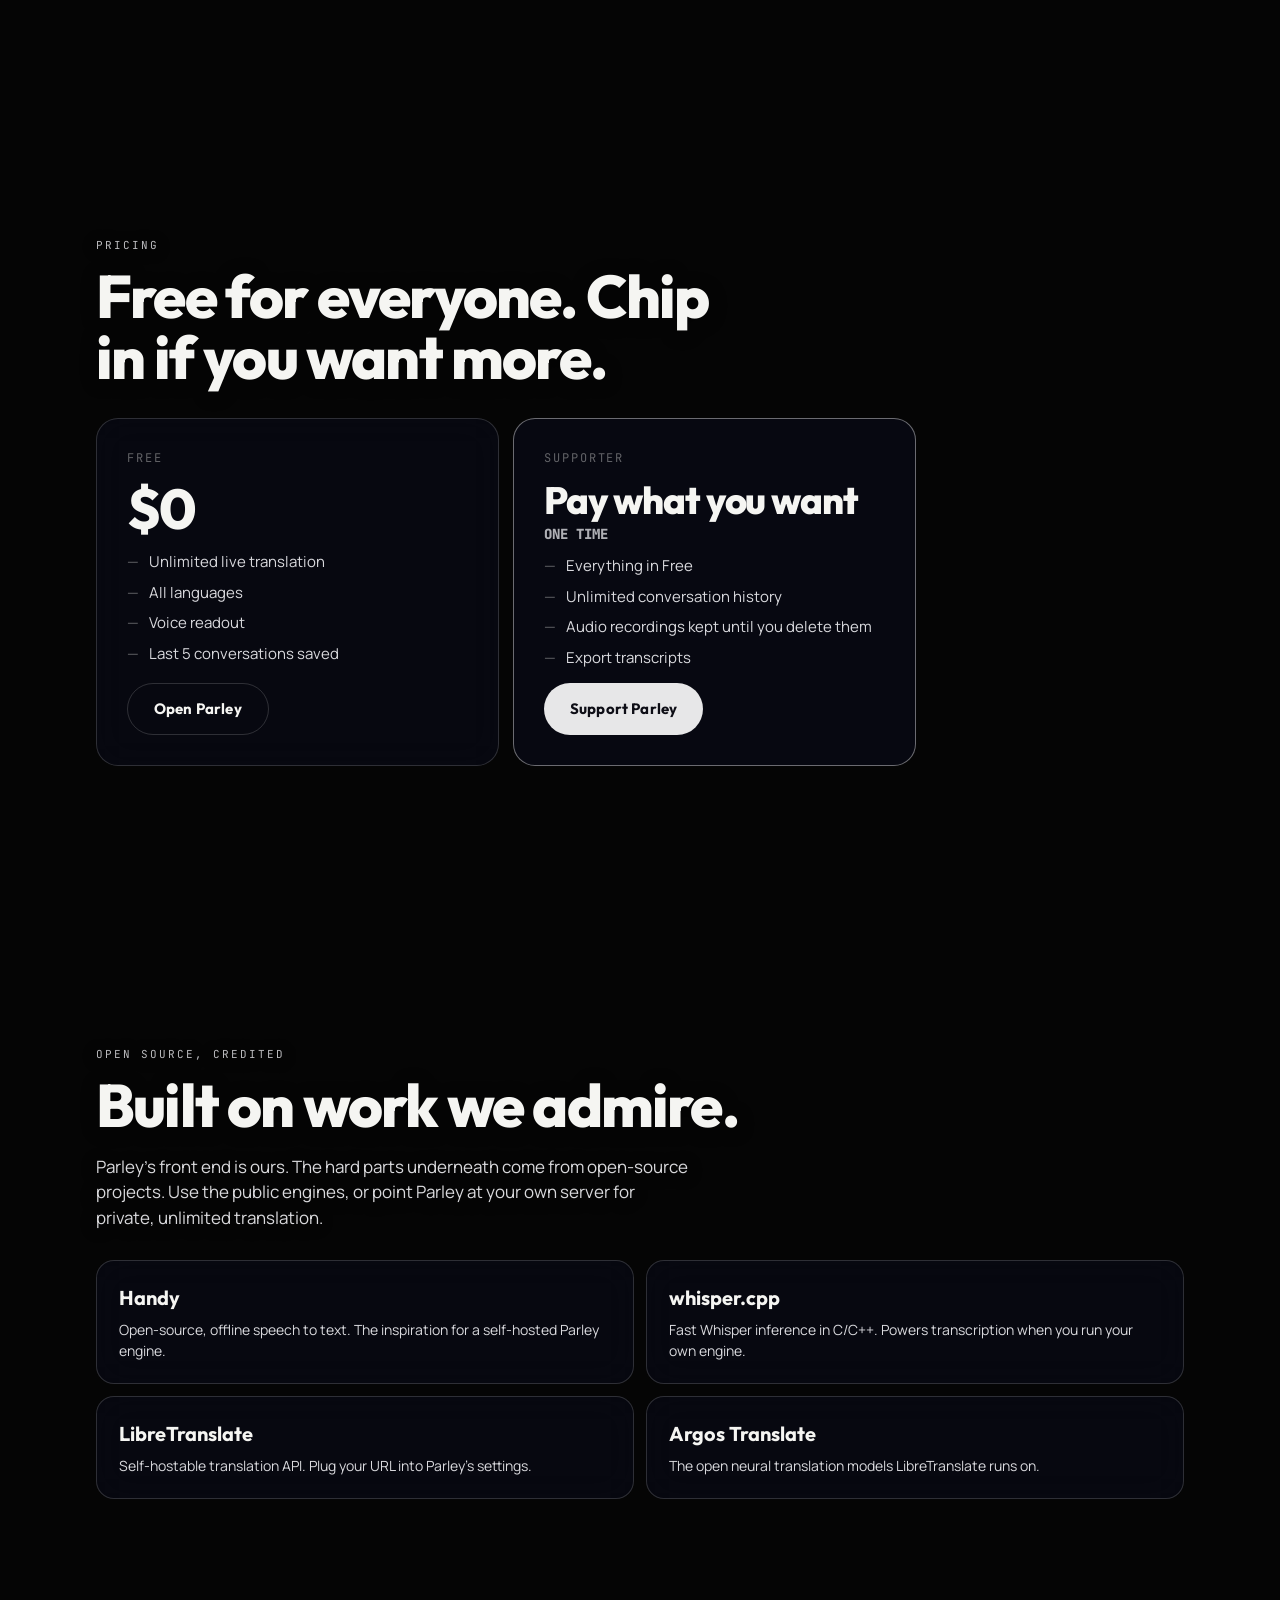
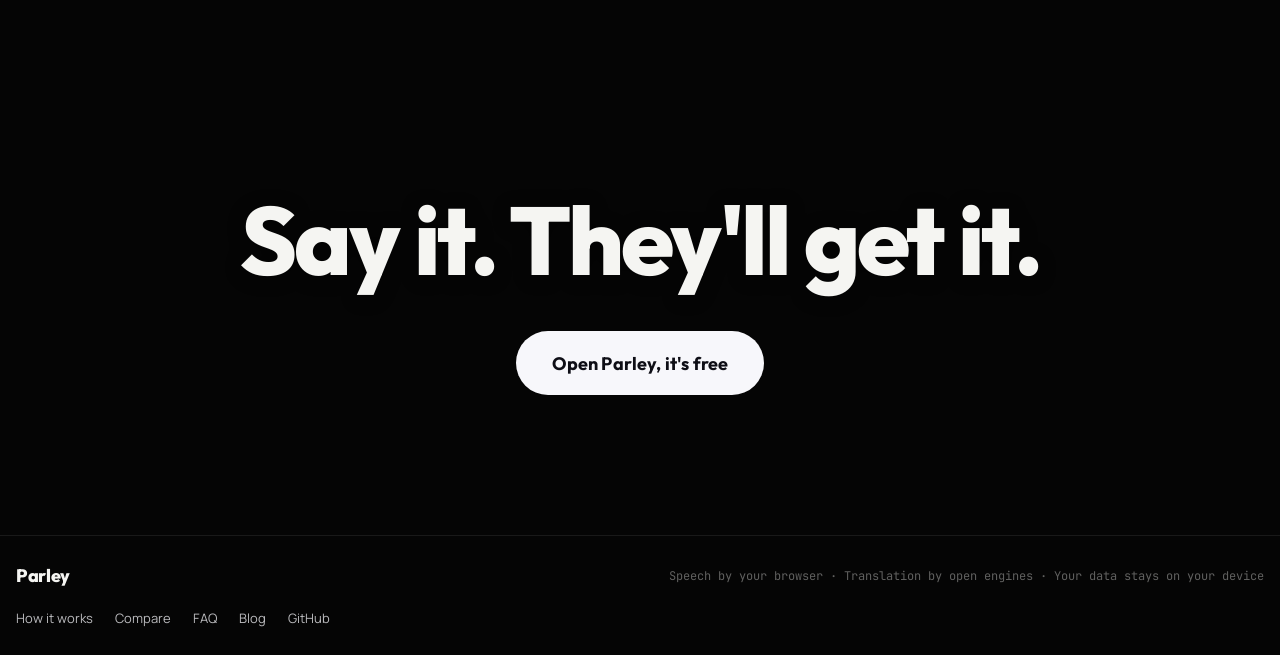
==== commit e72e07a1: "Remove address from structured data Co-Authored-By: Claude Fable 5.1 <noreply@anthropic.com> Claude-" ====
--- a/index.html
+++ b/index.html
@@ -13,7 +13,7 @@
 <meta property="og:site_name" content="Parley">
 <link rel="canonical" href="https://getparley.vercel.app/">
 <meta name="keywords" content="live translation, conversation translator, in-person translation, two-way translation, real-time speech translation, free translation app, Google Translate conversation mode alternative, Apple Translate alternative">
-<script type="application/ld+json">{"@context": "https://schema.org", "@graph": [{"@type": "SoftwareApplication", "name": "Parley", "url": "https://getparley.vercel.app", "applicationCategory": "UtilitiesApplication", "operatingSystem": "Any (web browser: Chrome, Safari, Edge; installable on iOS, Android, macOS, Windows)", "description": "Parley is a free live conversation translator for two people in the same room. Pick two languages, put the phone between you, and each person sees what the other said in their own language as they say it. Automatic detection of which language is being spoken, optional spoken playback, conversations saved on your device.", "offers": {"@type": "Offer", "price": "0", "priceCurrency": "USD", "description": "Free. Optional pay-what-you-want supporter upgrade for unlimited history and export."}, "featureList": ["Live two-way conversation translation", "Automatic detection of which of the two languages is being spoken", "28 languages", "Spoken playback of translations", "Conversations and audio saved on device", "Installable web app (PWA), no app store", "No account required"], "isAccessibleForFree": true, "author": {"@type": "Organization", "name": "0xROSSI Digital"}, "publisher": {"@type": "Organization", "name": "0xROSSI Digital"}}, {"@type": "WebSite", "name": "Parley", "url": "https://getparley.vercel.app", "publisher": {"@type": "Organization", "name": "0xROSSI Digital"}}, {"@type": "Organization", "name": "0xROSSI Digital", "url": "https://getparley.vercel.app", "founder": {"@type": "Person", "name": "Frankie Rossi"}, "address": {"@type": "PostalAddress", "addressLocality": "Tulum", "addressCountry": "MX"}}]}</script>
+<script type="application/ld+json">{"@context": "https://schema.org", "@graph": [{"@type": "SoftwareApplication", "name": "Parley", "url": "https://getparley.vercel.app", "applicationCategory": "UtilitiesApplication", "operatingSystem": "Any (web browser: Chrome, Safari, Edge; installable on iOS, Android, macOS, Windows)", "description": "Parley is a free live conversation translator for two people in the same room. Pick two languages, put the phone between you, and each person sees what the other said in their own language as they say it. Automatic detection of which language is being spoken, optional spoken playback, conversations saved on your device.", "offers": {"@type": "Offer", "price": "0", "priceCurrency": "USD", "description": "Free. Optional pay-what-you-want supporter upgrade for unlimited history and export."}, "featureList": ["Live two-way conversation translation", "Automatic detection of which of the two languages is being spoken", "28 languages", "Spoken playback of translations", "Conversations and audio saved on device", "Installable web app (PWA), no app store", "No account required"], "isAccessibleForFree": true, "author": {"@type": "Organization", "name": "0xROSSI Digital"}, "publisher": {"@type": "Organization", "name": "0xROSSI Digital"}}, {"@type": "WebSite", "name": "Parley", "url": "https://getparley.vercel.app", "publisher": {"@type": "Organization", "name": "0xROSSI Digital"}}, {"@type": "Organization", "name": "0xROSSI Digital", "url": "https://getparley.vercel.app", "founder": {"@type": "Person", "name": "Frankie Rossi"}}]}</script>
 <link rel="manifest" href="manifest.webmanifest">
 <link rel="icon" href="/icon.svg" type="image/svg+xml">
 <link rel="icon" type="image/png" sizes="32x32" href="/favicon-32.png">
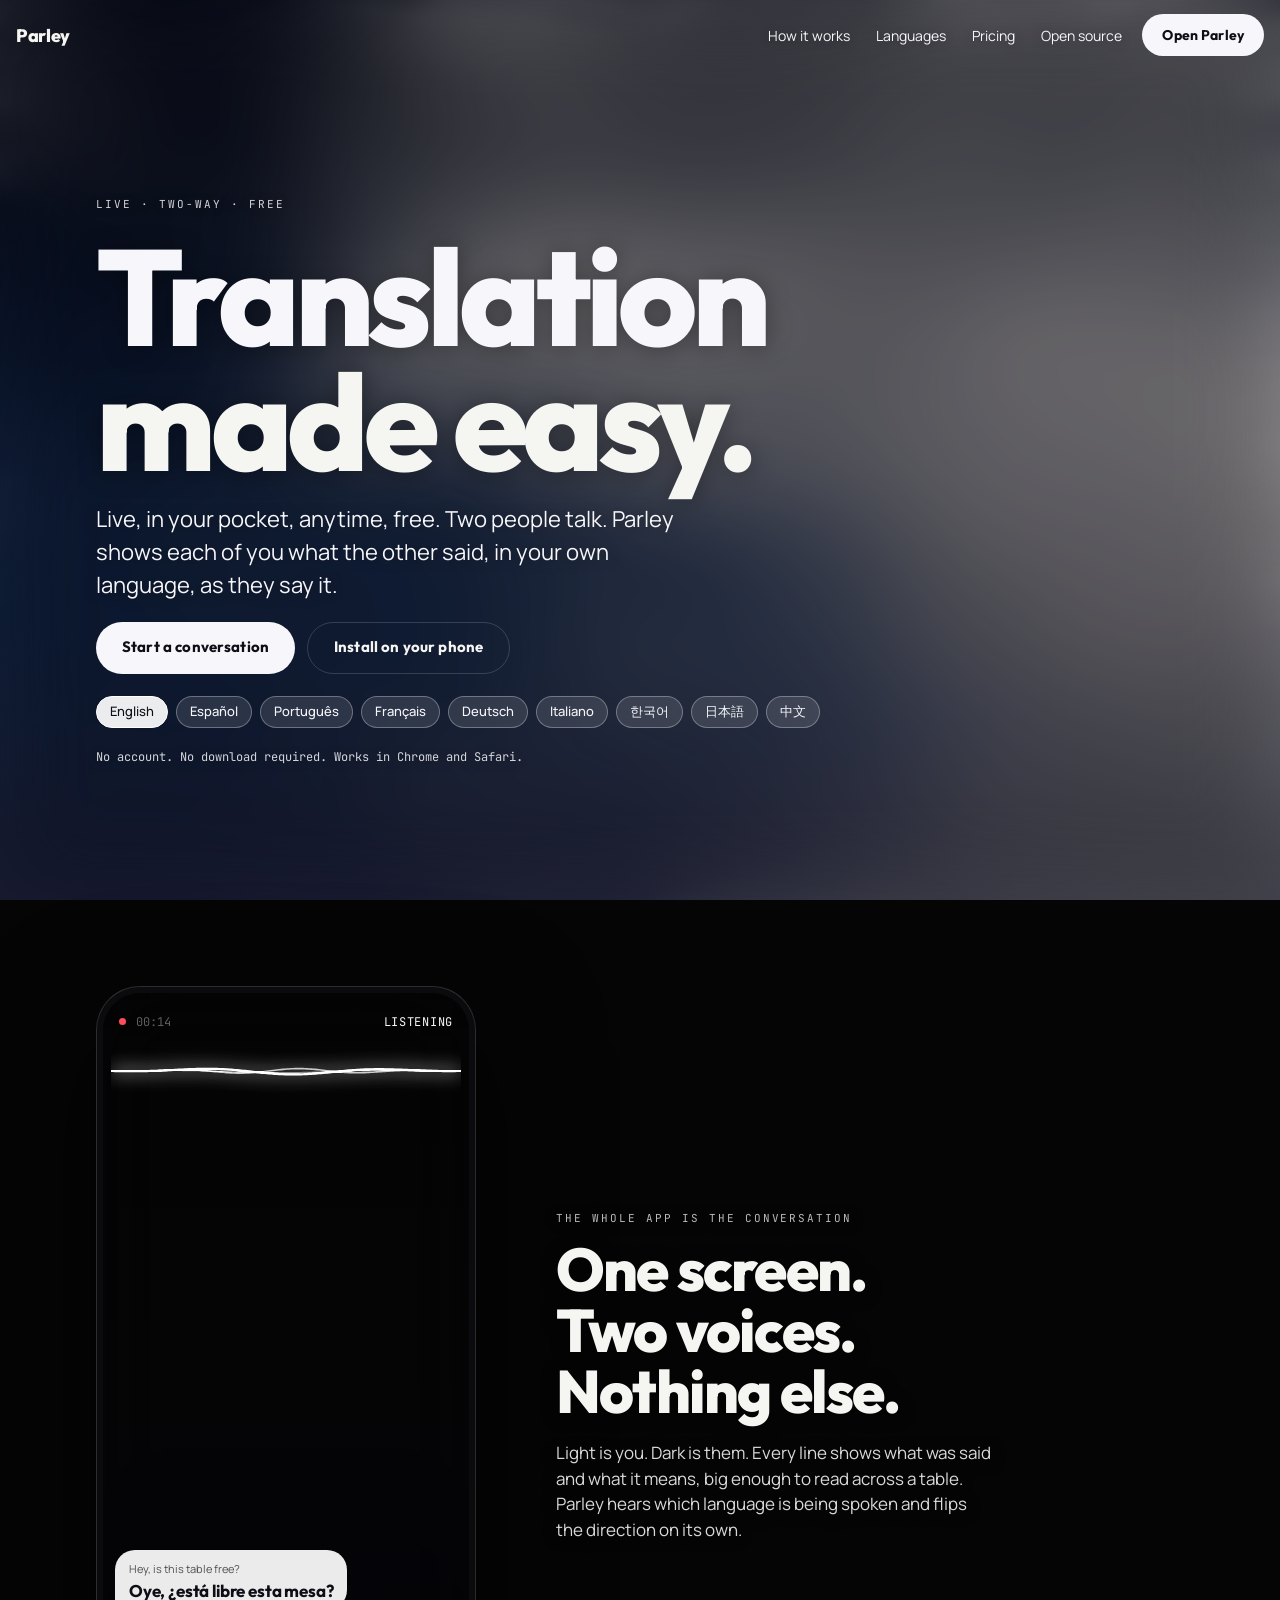
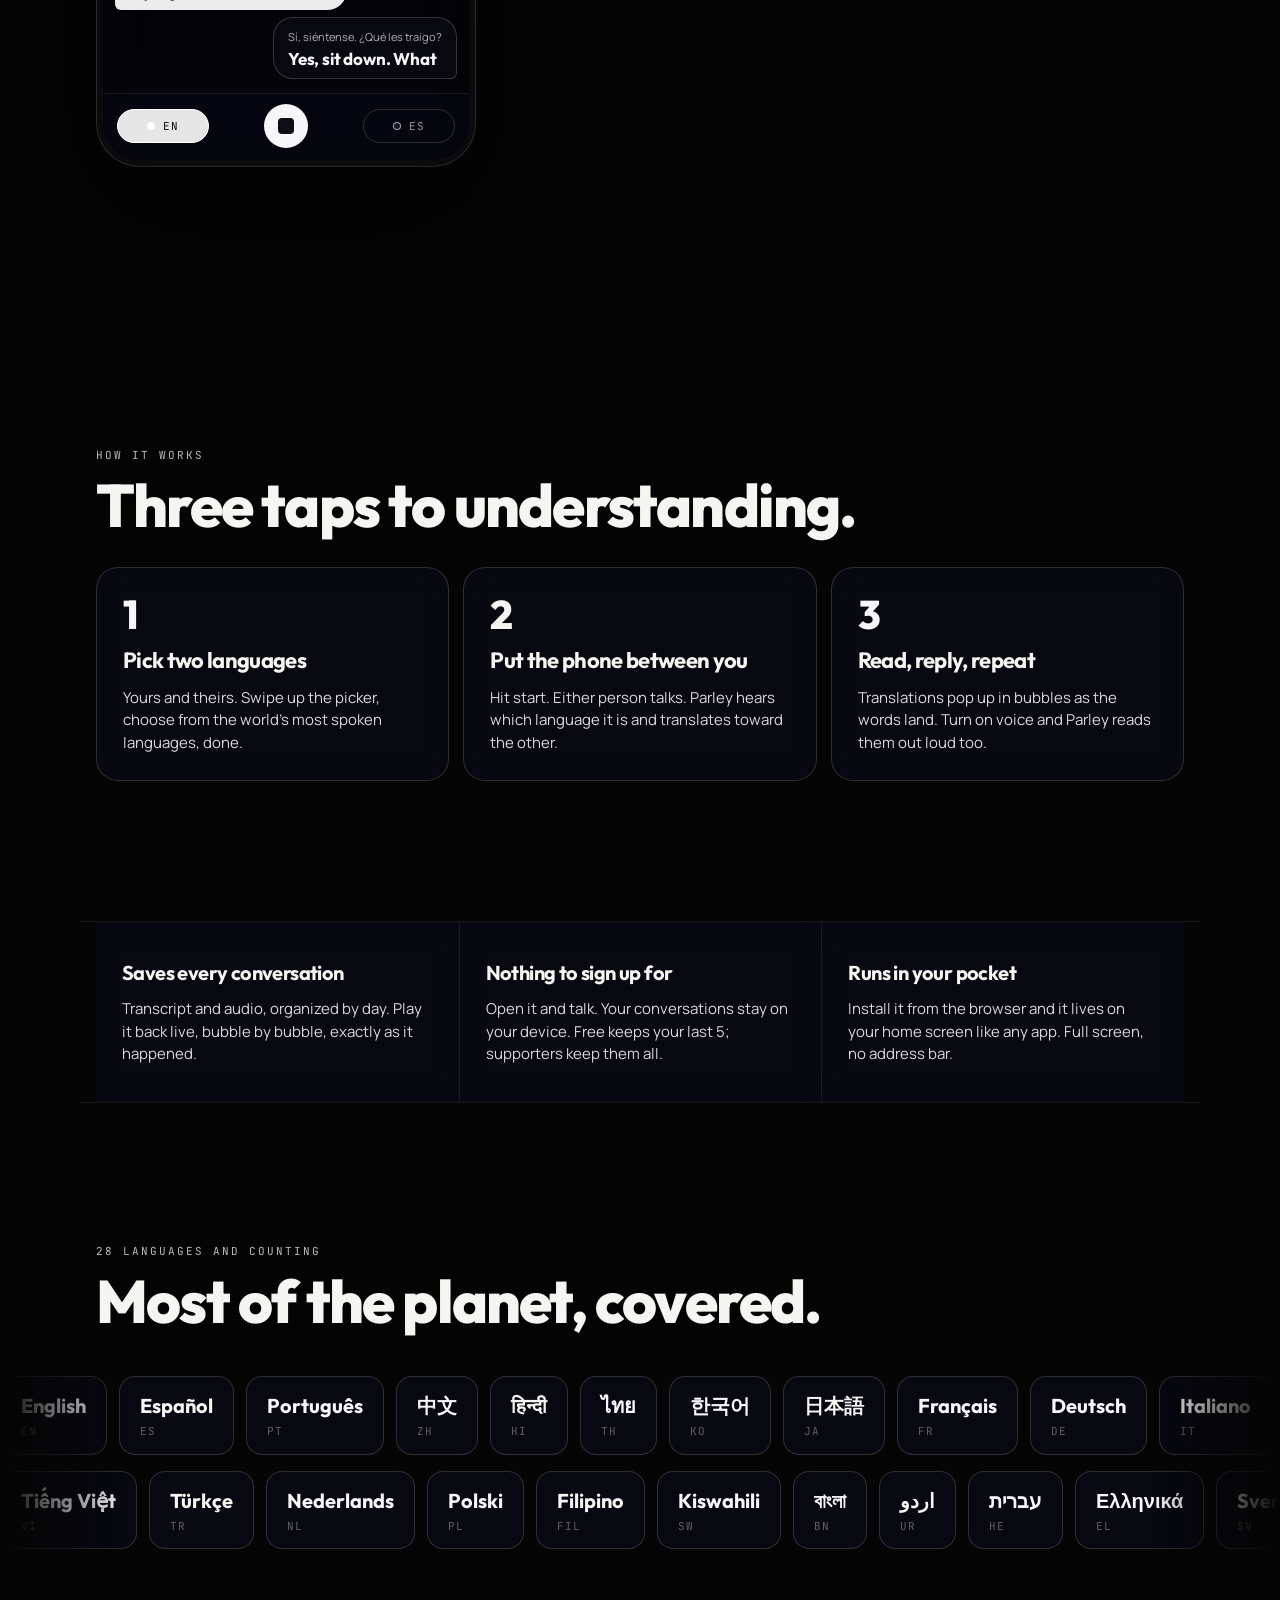
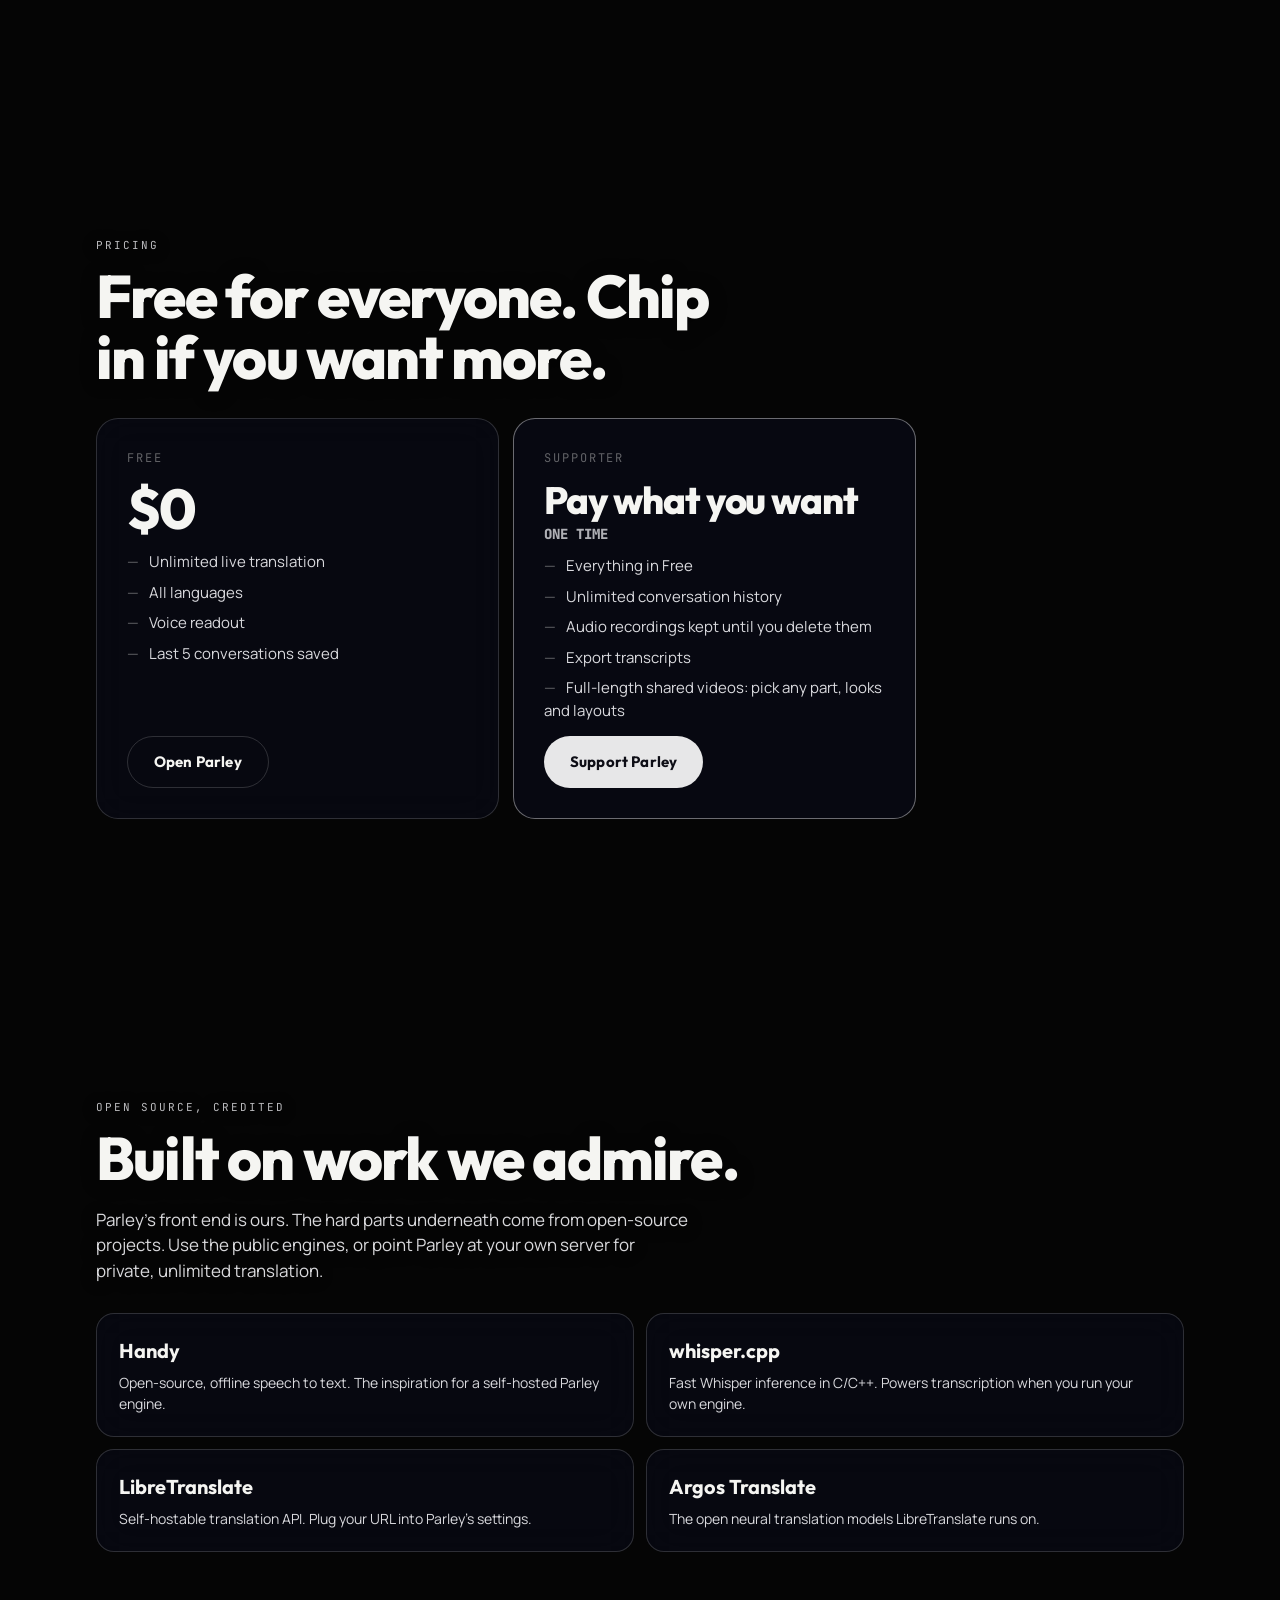
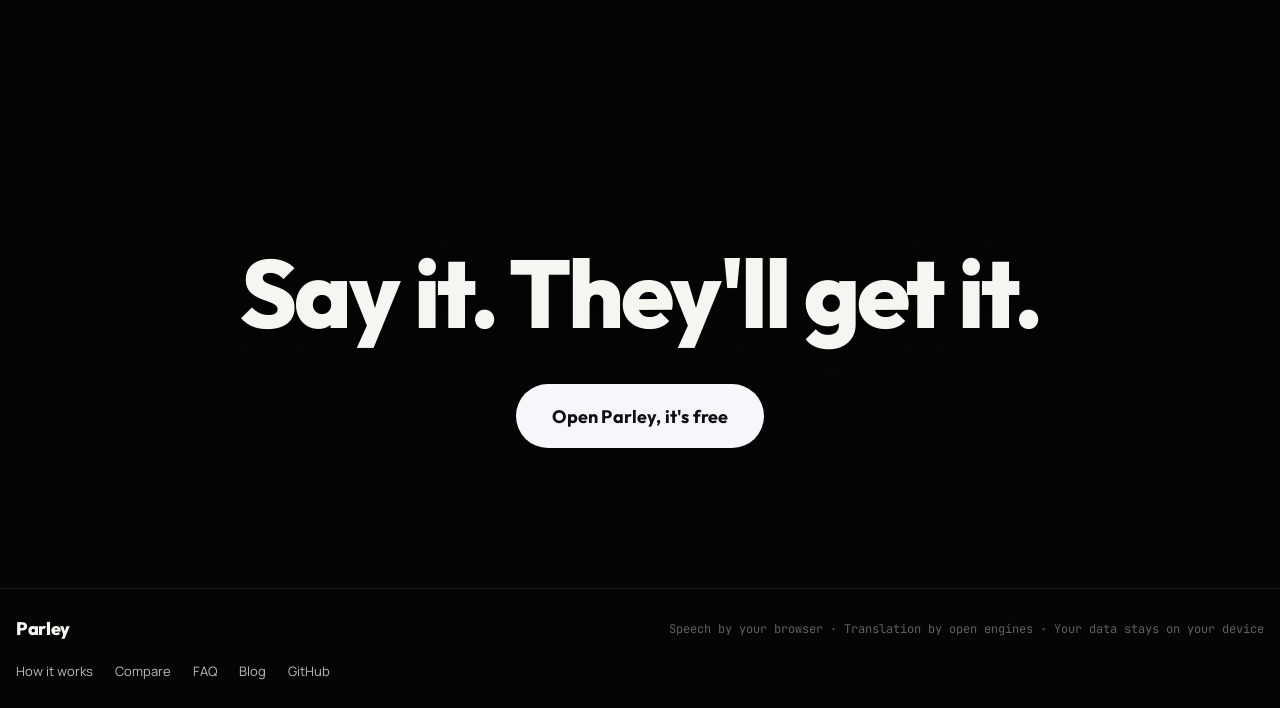
==== commit 1e2d4179: "Supporter-only video options: pick any part, looks, translation-only; free stays 40s clip; update pe" ====
--- a/index.html
+++ b/index.html
@@ -151,6 +151,7 @@
           <li data-i18n="price.s2">Unlimited conversation history</li>
           <li data-i18n="price.s3">Audio recordings kept until you delete them</li>
           <li data-i18n="price.s4">Export transcripts</li>
+          <li data-i18n="price.s5">Full-length shared videos: pick any part, looks and layouts</li>
         </ul>
         <a class="btn btn-blue" href="app.html#profile" data-i18n="price.support">Support Parley</a>
       </div>
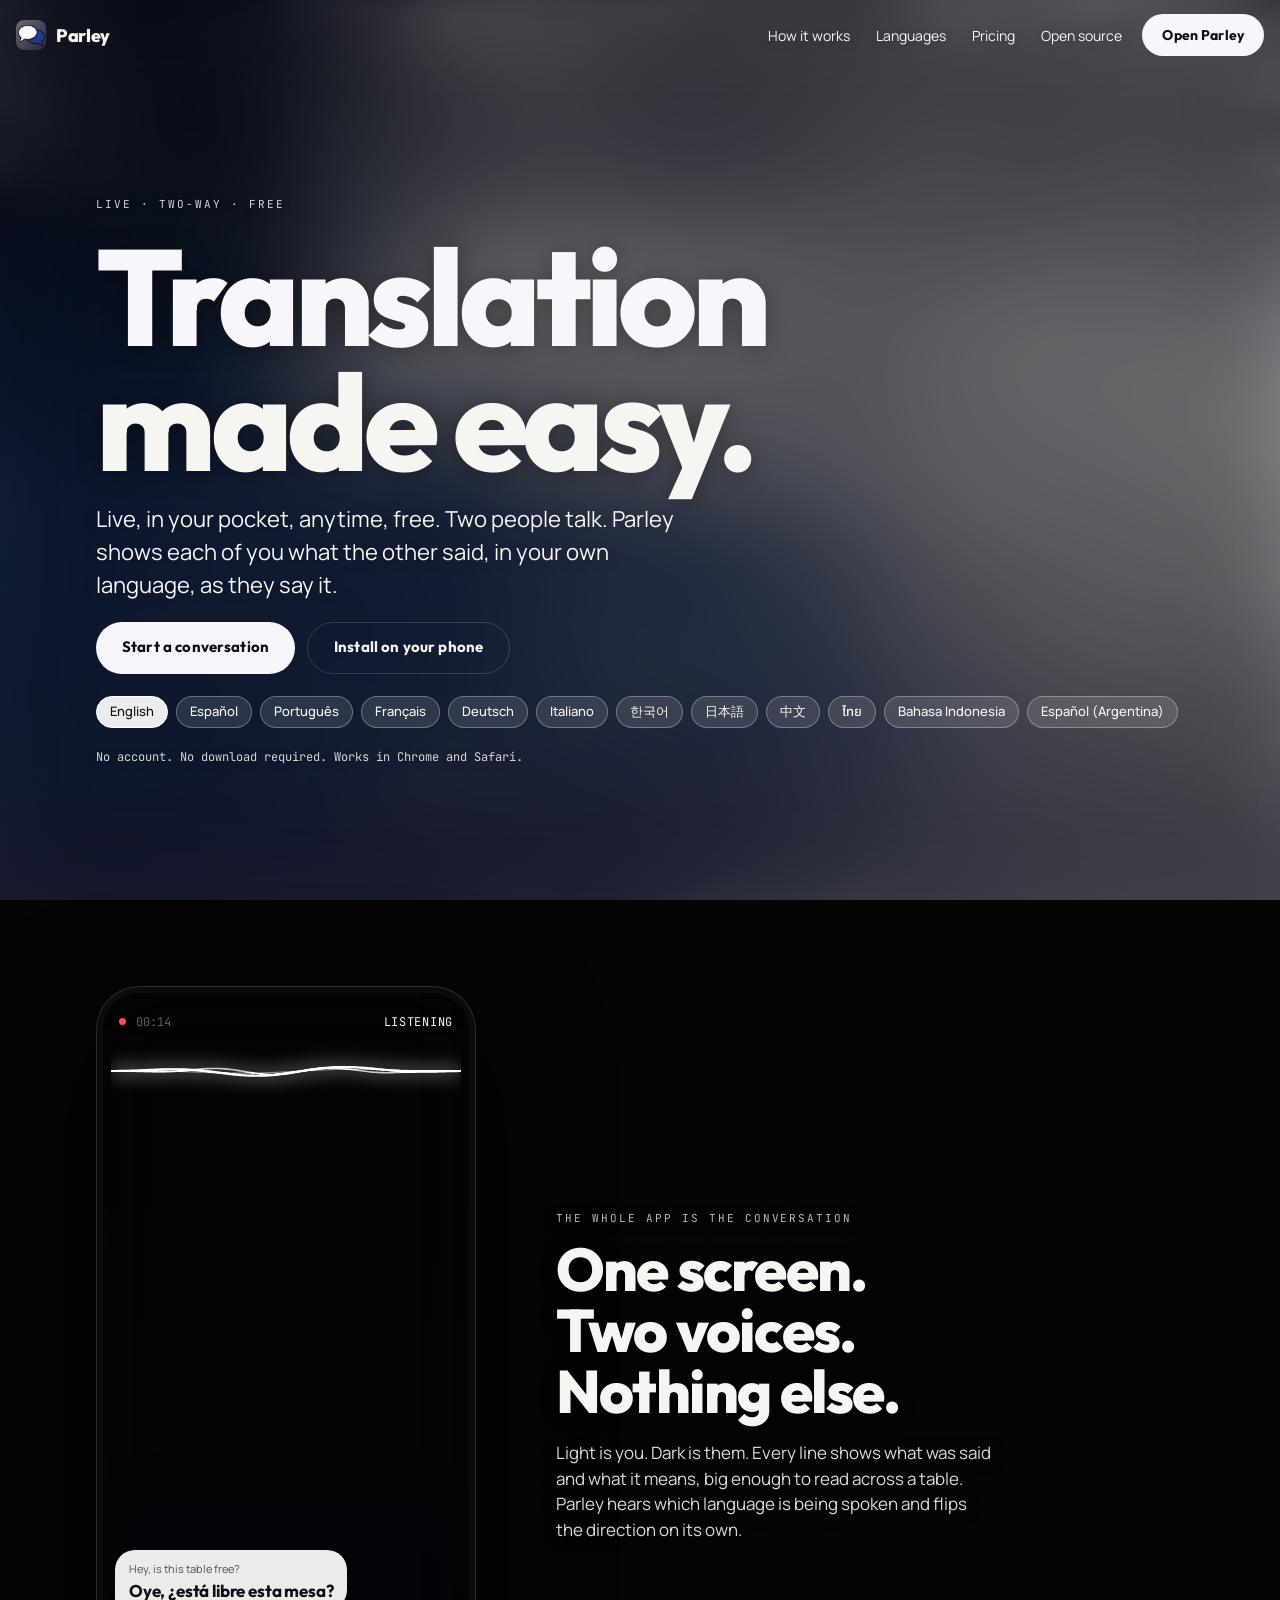
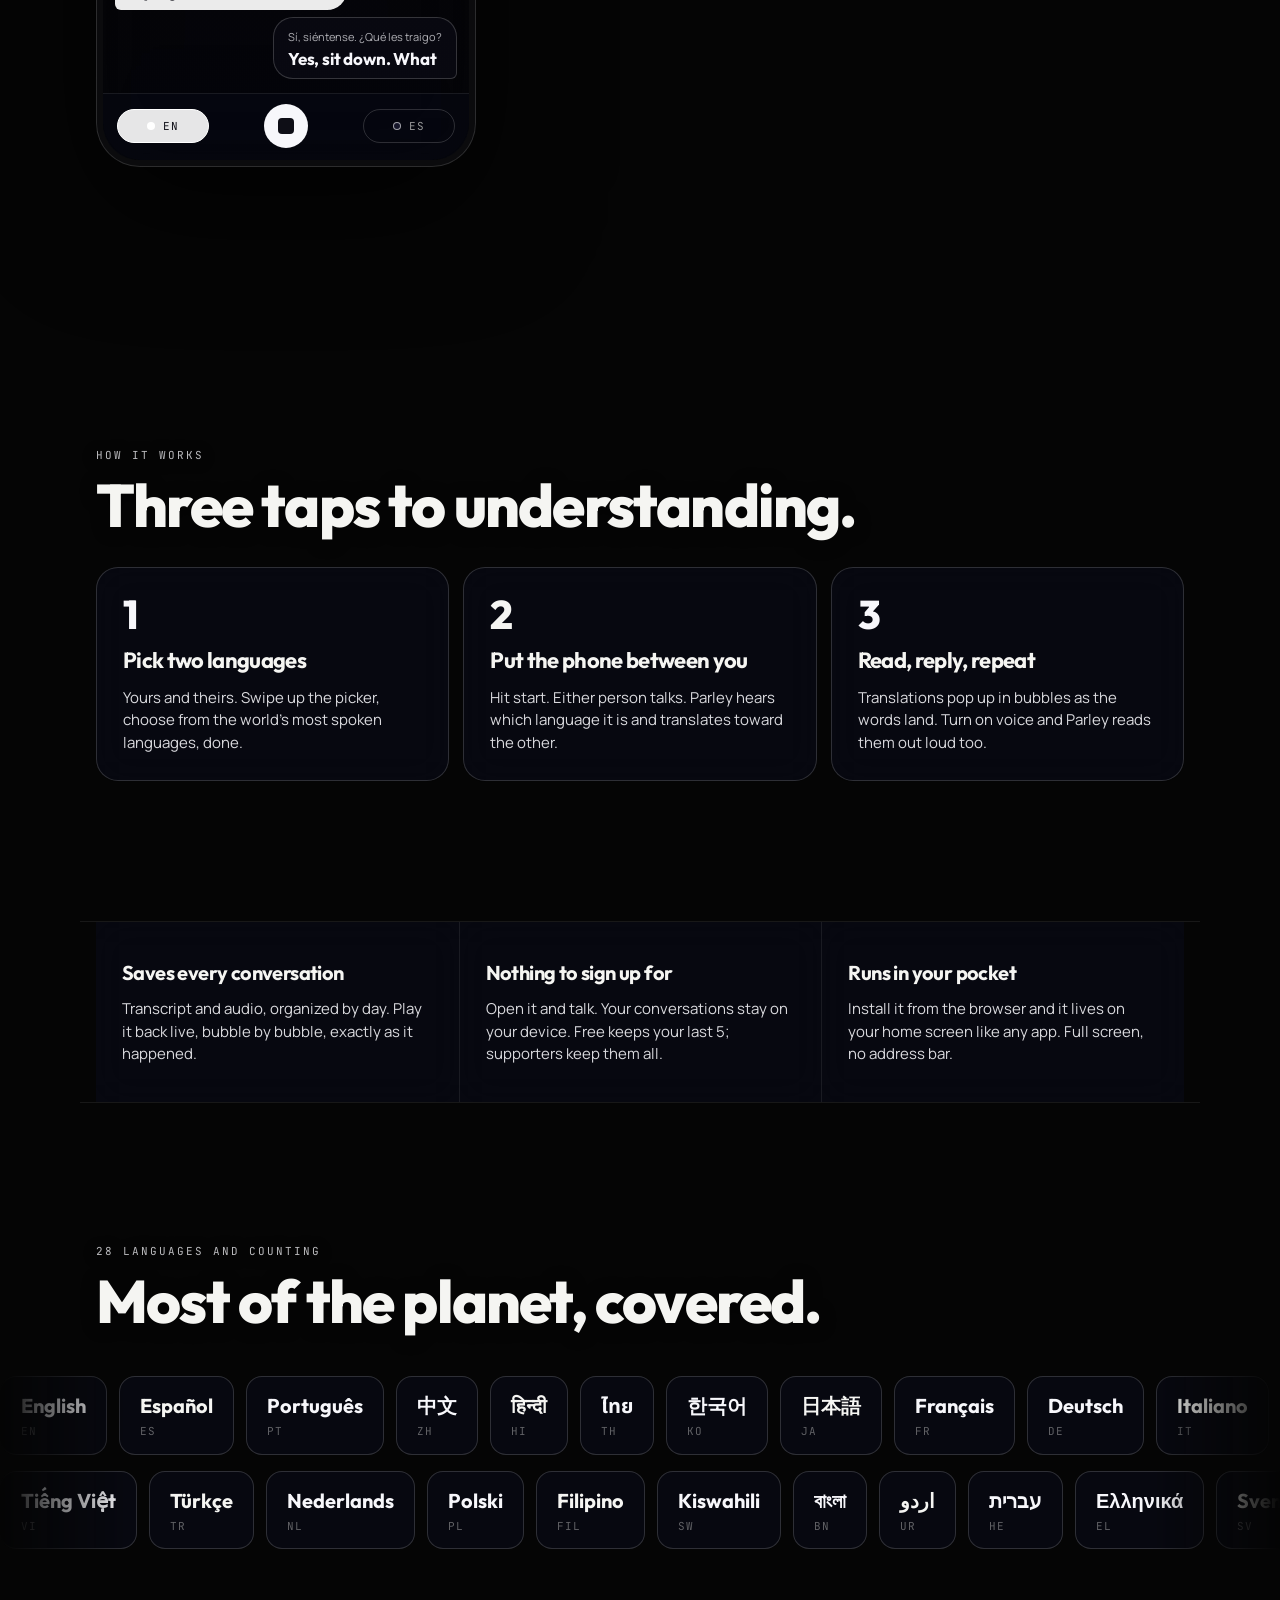
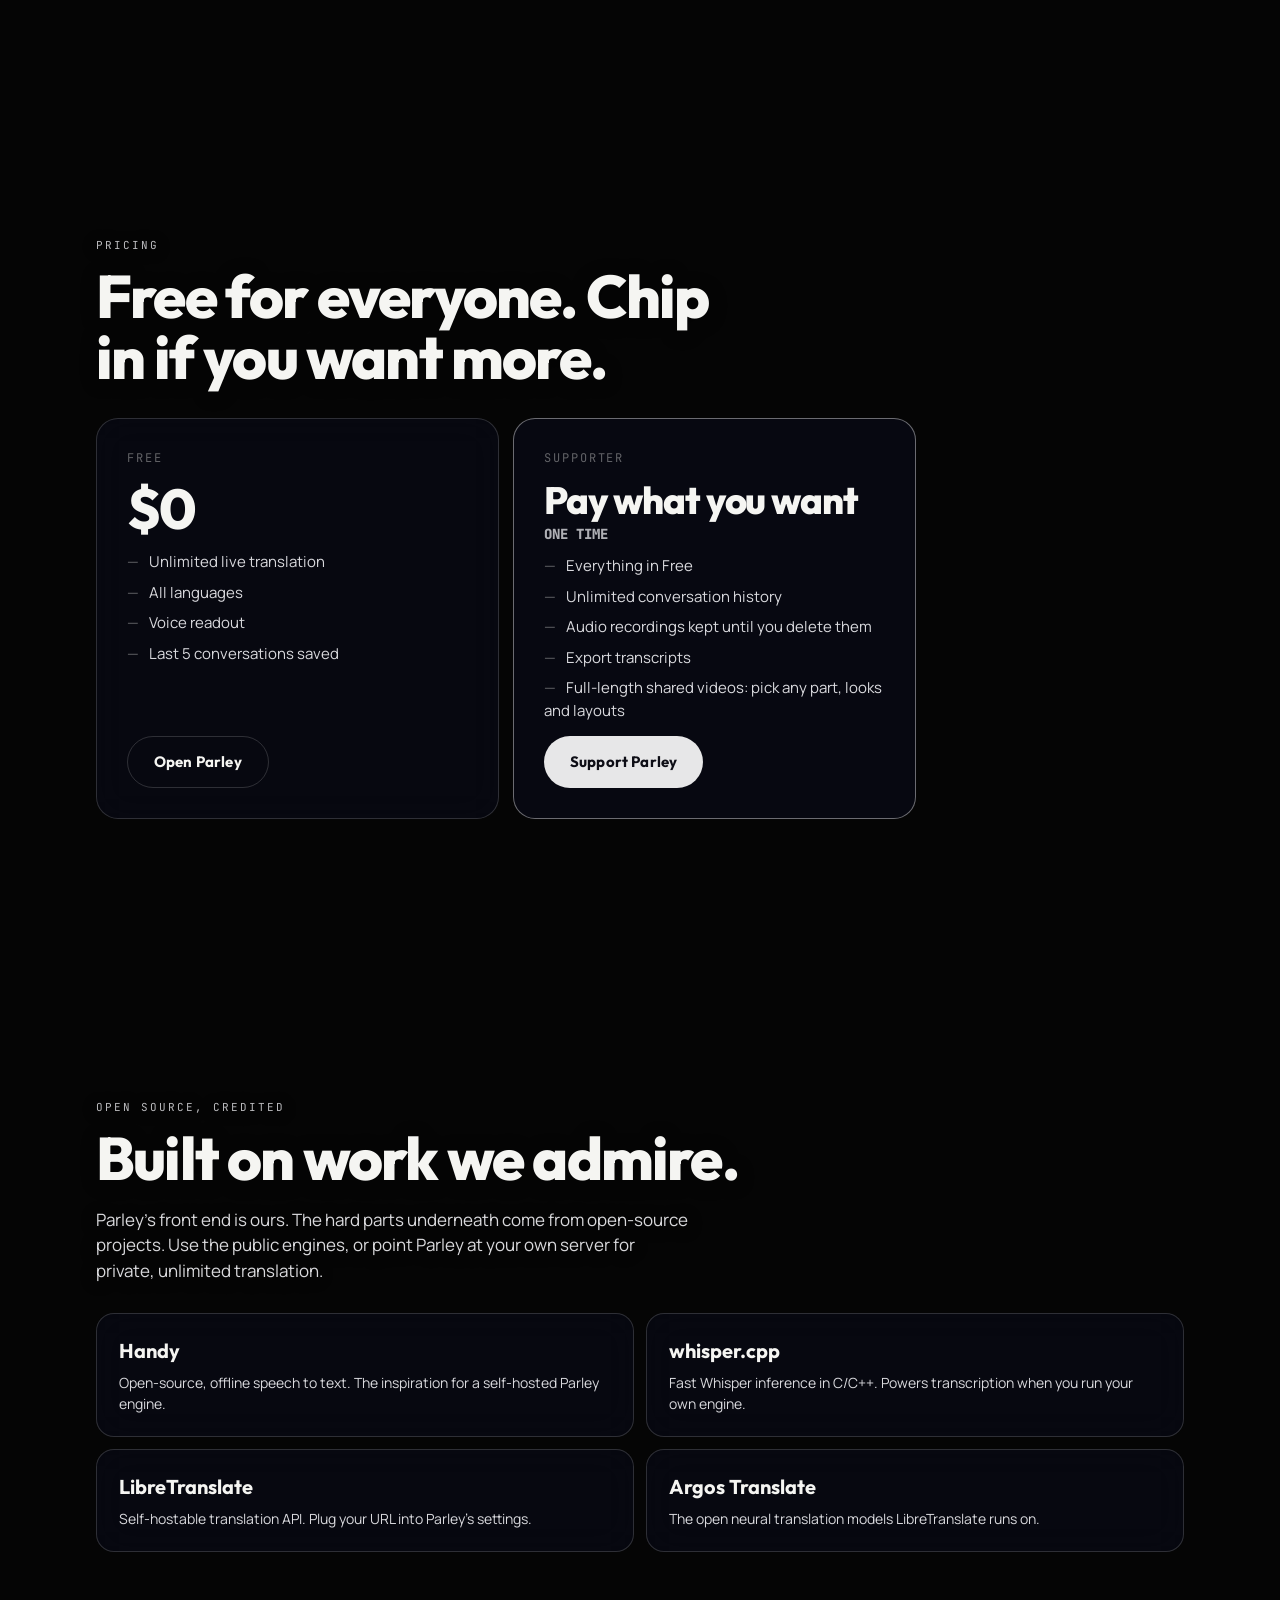
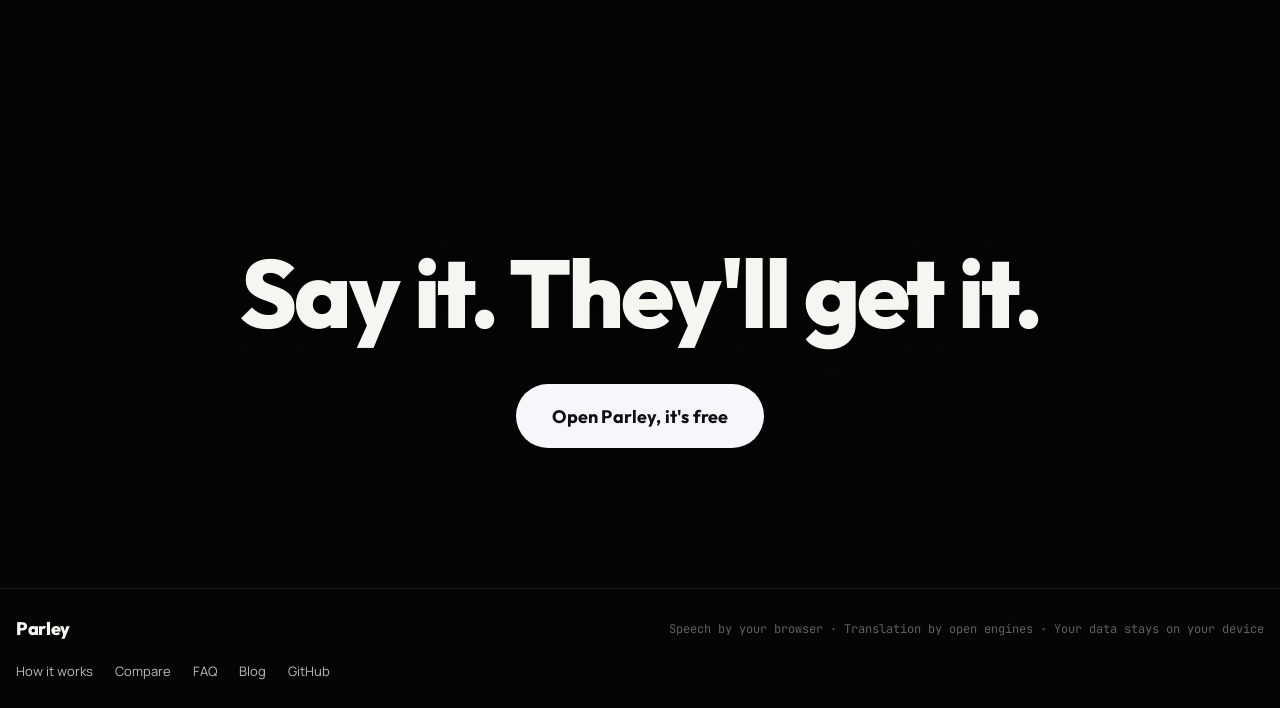
==== commit 6d3074ee: "Add Thai, Indonesian, Argentine Spanish site languages; voseo/lunfardo + Indonesian slang handling; " ====
--- a/index.html
+++ b/index.html
@@ -21,7 +21,7 @@
 <link rel="apple-touch-icon" href="/apple-touch-icon.png">
 <link rel="preconnect" href="https://fonts.googleapis.com">
 <link rel="preconnect" href="https://fonts.gstatic.com" crossorigin>
-<link rel="stylesheet" href="https://fonts.googleapis.com/css2?family=Outfit:wght@500;600;700;800&family=Manrope:wght@400;500;600;700&family=JetBrains+Mono:wght@400;500&display=swap">
+<link rel="stylesheet" href="https://fonts.googleapis.com/css2?family=Outfit:wght@500;600;700;800&family=Manrope:wght@400;500;600;700&family=JetBrains+Mono:wght@400;500&family=Noto+Sans+Thai:wght@400;500;600;700;800&display=swap">
 <script>try{var p=JSON.parse(localStorage.getItem("parley.prefs.v1")||"{}").palette;document.documentElement.setAttribute("data-palette",p||"night")}catch(e){}</script>
 <link rel="stylesheet" href="styles.css">
 <link rel="stylesheet" href="landing.css">
--- a/styles.css
+++ b/styles.css
@@ -24,8 +24,8 @@
   --glass-2: rgba(10, 12, 26, 0.62);
   --glass-line: rgba(255, 255, 255, 0.22);
   --danger: #ff4d5a;
-  --font-display: "Outfit", "Helvetica Neue", Arial, sans-serif;
-  --font-body: "Manrope", "Helvetica Neue", Arial, sans-serif;
+  --font-display: "Outfit", "Noto Sans Thai", "Helvetica Neue", Arial, sans-serif;
+  --font-body: "Manrope", "Noto Sans Thai", "Helvetica Neue", Arial, sans-serif;
   --font-mono: "JetBrains Mono", ui-monospace, SFMono-Regular, Menlo, monospace;
   --radius: 22px;
   --radius-sm: 12px;
--- a/landing.css
+++ b/landing.css
@@ -199,3 +199,11 @@
 :root[data-palette="night"] .hero-bg::before { backdrop-filter: blur(44px) saturate(1.2) brightness(.75); -webkit-backdrop-filter: blur(44px) saturate(1.2) brightness(.75); }
 :root[data-palette="night"] .hero-bg::after { background: linear-gradient(180deg, rgba(3,4,10,.35) 0%, rgba(3,4,10,.3) 50%, rgba(3,4,10,.55) 100%); }
 :root[data-palette="night"] .phone { background: linear-gradient(180deg, rgba(3,4,10,.12) 0%, rgba(3,4,10,.08) 50%, rgba(3,4,10,.35) 100%); backdrop-filter: blur(44px) saturate(1.2) brightness(1.05); -webkit-backdrop-filter: blur(44px) saturate(1.2) brightness(1.05); }
+
+/* header logo before wordmark */
+.site-head .brand { gap: 10px; }
+.site-head .brand-mark { display: inline-block; width: 30px; height: 30px; border-radius: 8px; background: url(icon-192.png) center/cover no-repeat; }
+
+/* Thai stacks tall marks above and below the line, so headings need more room */
+html[lang="th"] h1, html[lang="th"] h2 { line-height: 1.35; letter-spacing: 0; }
+html[lang="th"] .hero h1 span, html[lang="th"] .hero h1 b { letter-spacing: 0; }
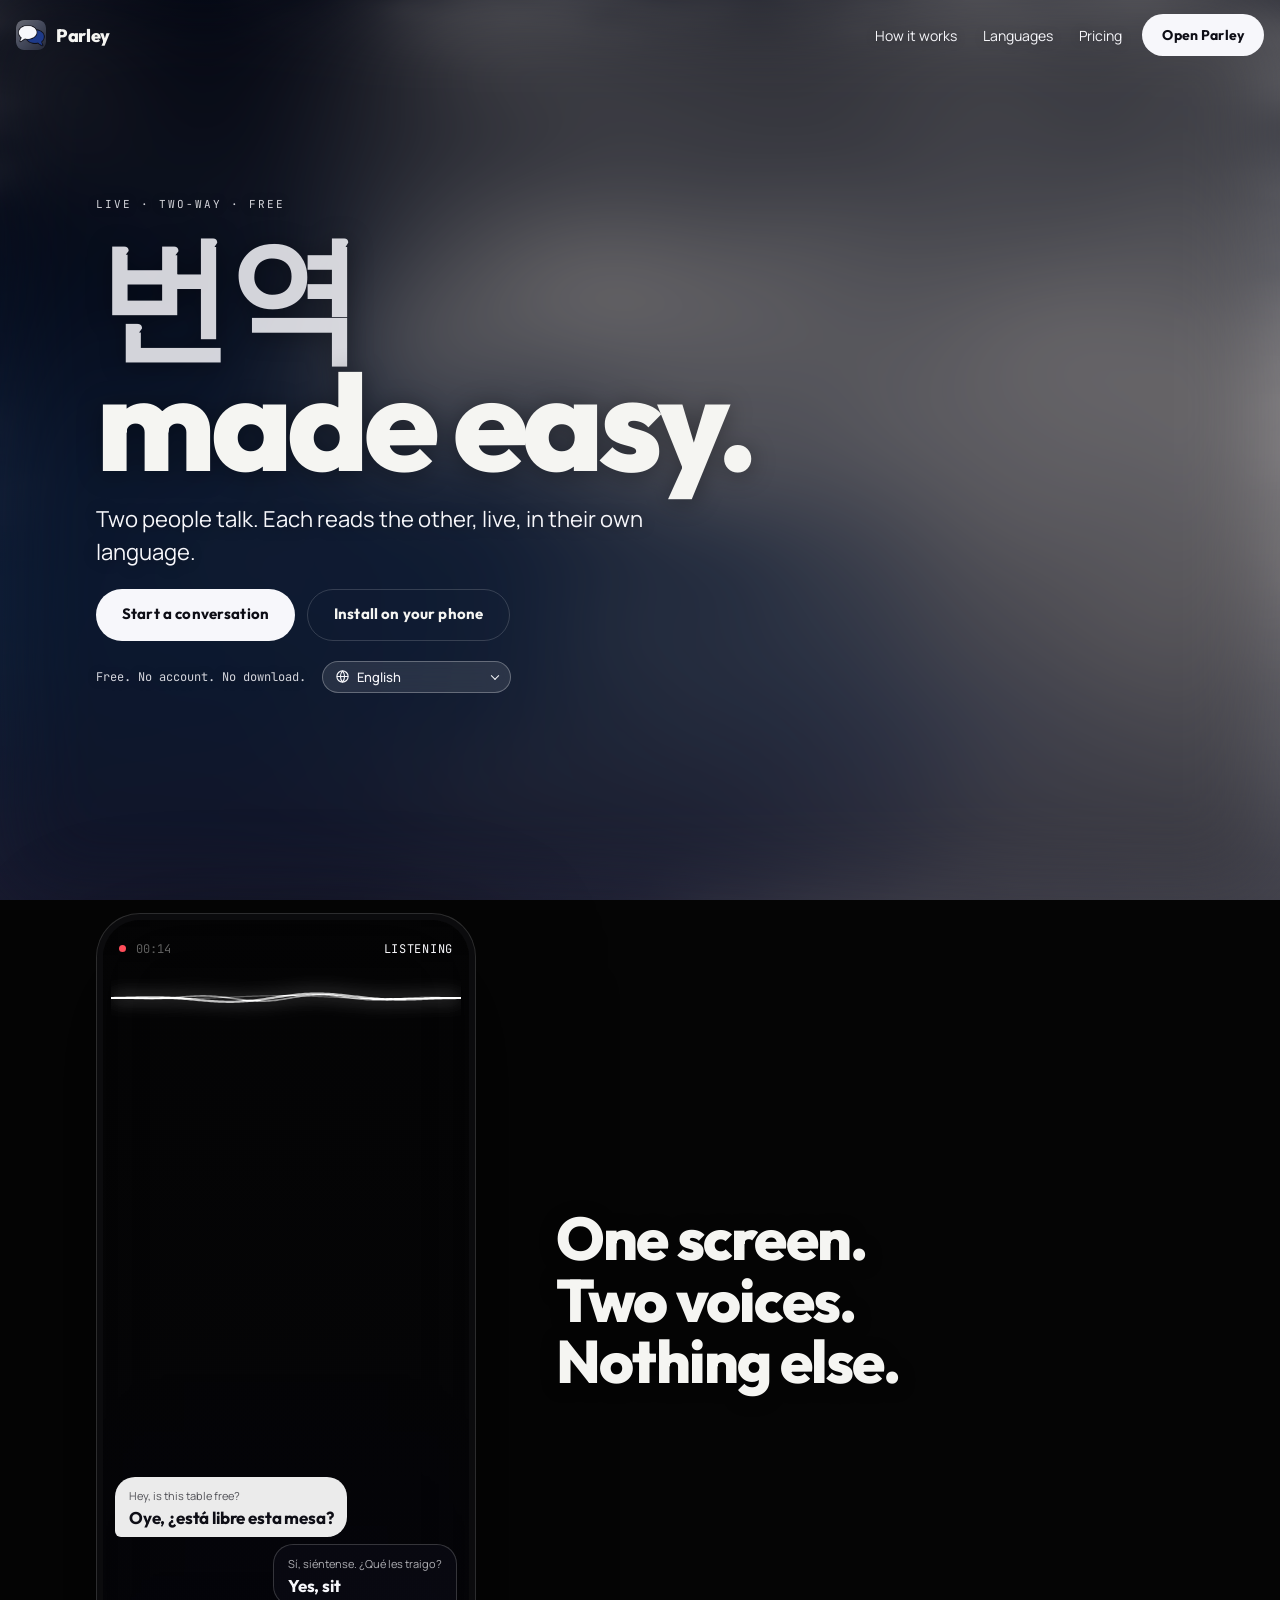
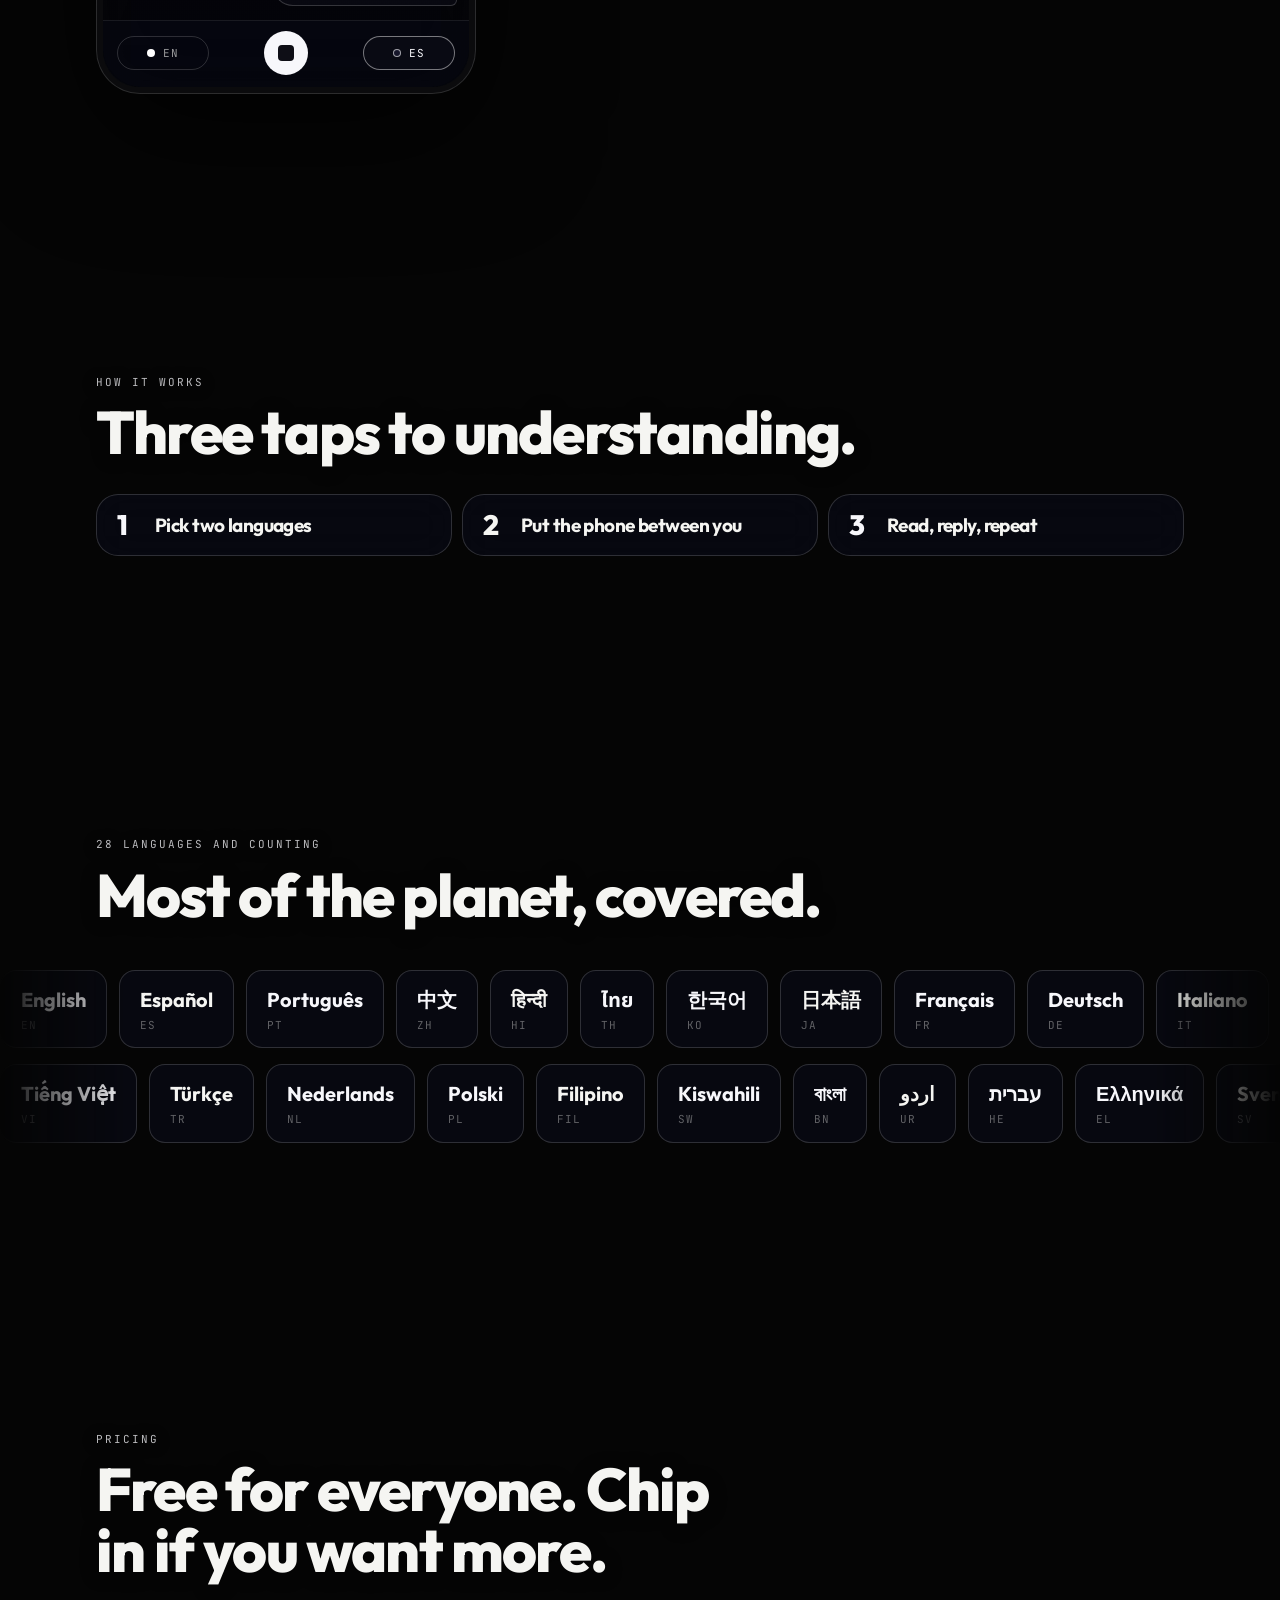
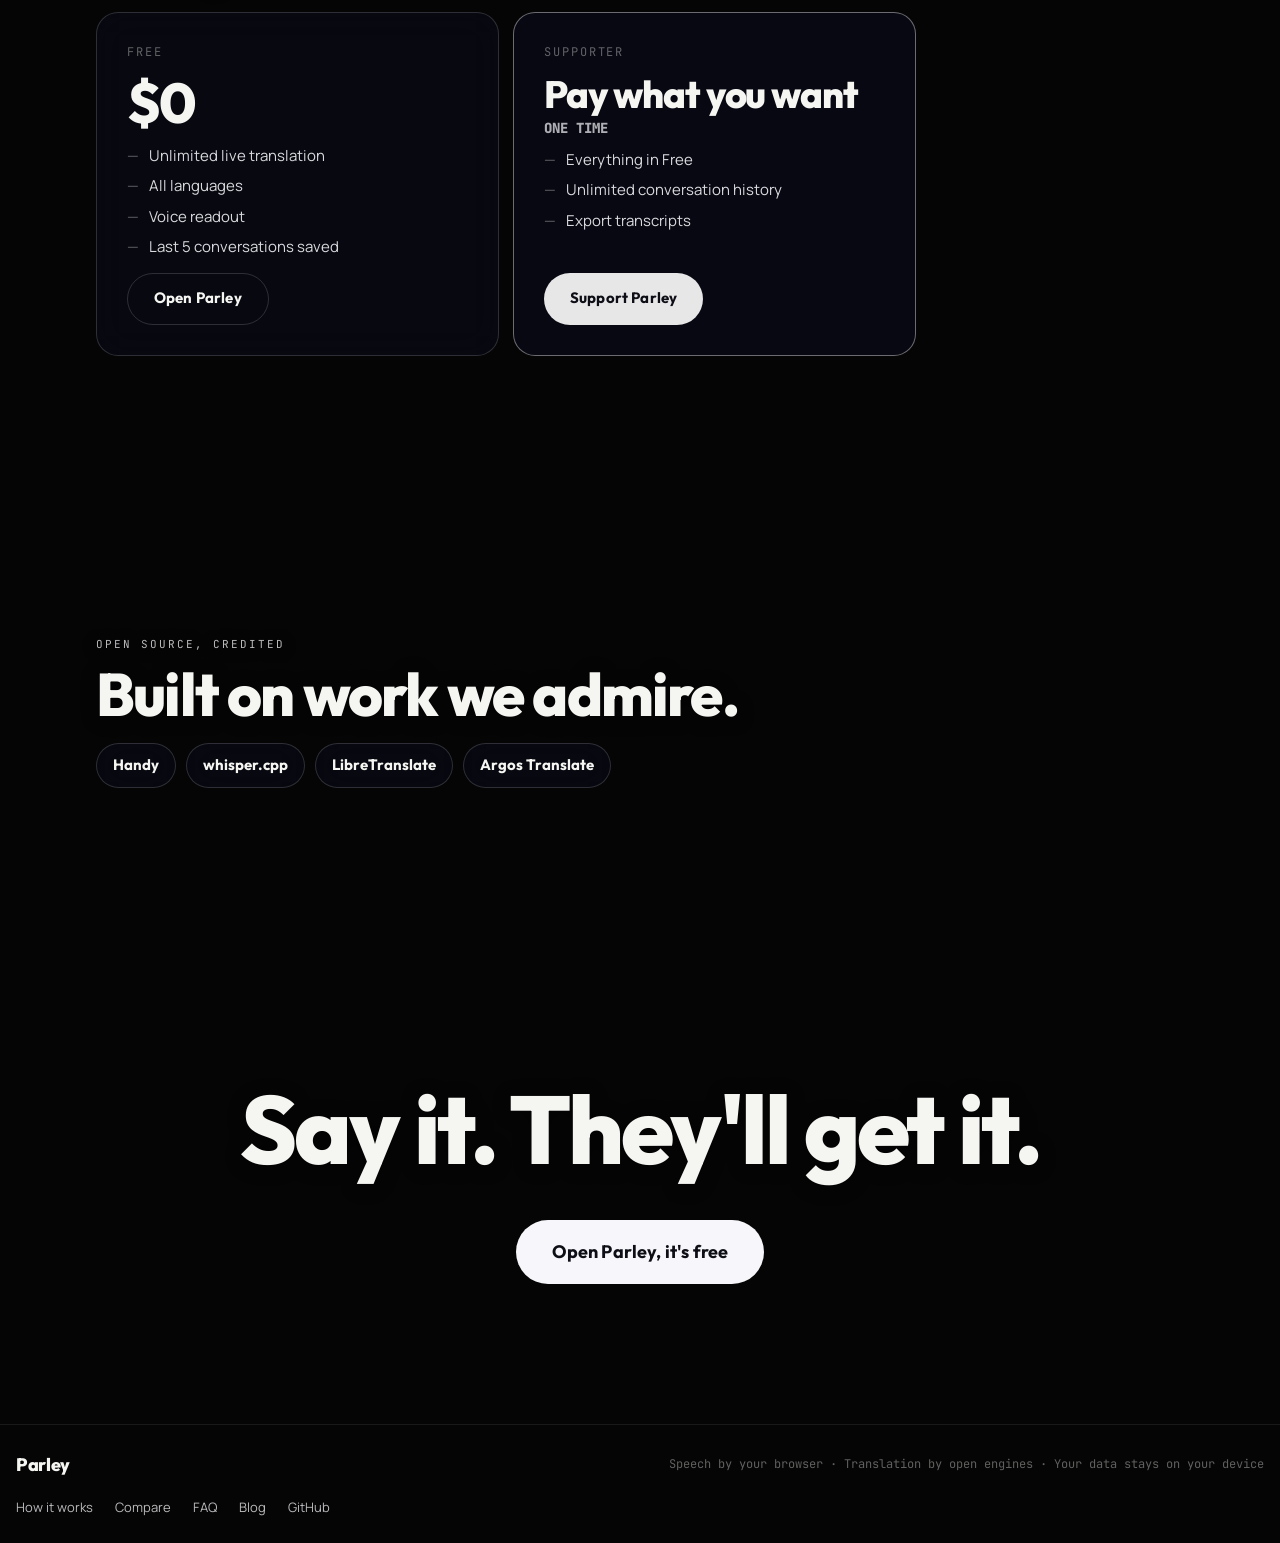
==== commit bc9d4e99: "Simpler, quieter homepage and setup: shorter copy, one language picker, compact steps and credits, o" ====
--- a/index.html
+++ b/index.html
@@ -36,7 +36,6 @@
     <a href="#how" data-i18n="nav.how" data-i18n="how.eyebrow">How it works</a>
     <a href="#languages" data-i18n="nav.languages">Languages</a>
     <a href="#pricing" data-i18n="nav.pricing" data-i18n="price.eyebrow">Pricing</a>
-    <a href="#open" data-i18n="nav.open">Open source</a>
   </nav>
   <a class="btn btn-volt head-cta" href="app.html" data-i18n="nav.cta">Open Parley</a>
 </header>
@@ -47,14 +46,13 @@
   <section class="hero">
     <p class="eyebrow reveal" data-i18n="hero.eyebrow">Live · two-way · free</p>
     <h1 class="hero-title reveal"><span class="flip" id="flip-word" aria-label="Translation">Translation</span><br><span data-i18n="hero.rest">made easy.</span></h1>
-    <p class="hero-sub reveal" data-i18n="hero.sub">Live, in your pocket, anytime, free. Two people talk. Parley shows each of you what the other said, in your own language, as they say it.</p>
+    <p class="hero-sub reveal" data-i18n="hero.sub2">Two people talk. Each reads the other, live, in their own language.</p>
     <div class="hero-ctas reveal">
       <a class="btn btn-volt" href="app.html" data-i18n="hero.start">Start a conversation</a>
       <a class="btn btn-ghost" href="app.html#profile" id="install-cta" data-i18n="hero.install">Install on your phone</a>
     </div>
     <p class="hero-tip" id="install-tip" hidden></p>
-    <div class="hero-langs reveal" id="hero-langs" role="group" aria-label="Website language"></div>
-    <p class="hero-note reveal" data-i18n="hero.note">No account. No download required. Works in Chrome and Safari.</p>
+    <p class="hero-note reveal"><span data-i18n="hero.note2">Free. No account. No download.</span><label class="lang-pick" aria-label="Website language"><svg viewBox="0 0 24 24" width="15" height="15" fill="none" stroke="currentColor" stroke-width="1.8" aria-hidden="true"><circle cx="12" cy="12" r="9"/><path d="M3 12h18M12 3a14 14 0 0 1 0 18M12 3a14 14 0 0 0 0 18"/></svg><select id="hero-lang"></select></label></p>
   </section>
 
   <!-- LIVE DEMO MOCK -->
@@ -70,9 +68,7 @@
       </div>
     </div>
     <div class="demo-copy">
-      <p class="eyebrow reveal" data-i18n="demo.eyebrow">The whole app is the conversation</p>
       <h2 class="reveal" data-i18n-html="demo.title">One screen.<br>Two voices.<br>Nothing else.</h2>
-      <p class="reveal" data-i18n="demo.sub">Light is you. Dark is them. Every line shows what was said and what it means, big enough to read across a table. Parley hears which language is being spoken and flips the direction on its own.</p>
     </div>
   </section>
 
@@ -84,34 +80,15 @@
       <div class="step reveal">
         <span class="step-n">1</span>
         <h3 data-i18n="how.1t">Pick two languages</h3>
-        <p data-i18n="how.1p">Yours and theirs. Swipe up the picker, choose from the world's most spoken languages, done.</p>
       </div>
       <div class="step reveal">
         <span class="step-n">2</span>
         <h3 data-i18n="how.2t">Put the phone between you</h3>
-        <p data-i18n="how.2p">Hit start. Either person talks. Parley hears which language it is and translates toward the other.</p>
       </div>
       <div class="step reveal">
         <span class="step-n">3</span>
         <h3 data-i18n="how.3t">Read, reply, repeat</h3>
-        <p data-i18n="how.3p">Translations pop up in bubbles as the words land. Turn on voice and Parley reads them out loud too.</p>
       </div>
-    </div>
-  </section>
-
-  <!-- FEATURES -->
-  <section class="features">
-    <div class="feature reveal">
-      <h3 data-i18n="feat.1t">Saves every conversation</h3>
-      <p data-i18n="feat.1p">Transcript and audio, organized by day. Play it back live, bubble by bubble, exactly as it happened.</p>
-    </div>
-    <div class="feature reveal">
-      <h3 data-i18n="feat.2t">Nothing to sign up for</h3>
-      <p data-i18n="feat.2p">Open it and talk. Your conversations stay on your device. Free keeps your last 5; supporters keep them all.</p>
-    </div>
-    <div class="feature reveal">
-      <h3 data-i18n="feat.3t">Runs in your pocket</h3>
-      <p data-i18n="feat.3p">Install it from the browser and it lives on your home screen like any app. Full screen, no address bar.</p>
     </div>
   </section>
 
@@ -149,9 +126,7 @@
         <ul>
           <li data-i18n="price.s1">Everything in Free</li>
           <li data-i18n="price.s2">Unlimited conversation history</li>
-          <li data-i18n="price.s3">Audio recordings kept until you delete them</li>
           <li data-i18n="price.s4">Export transcripts</li>
-          <li data-i18n="price.s5">Full-length shared videos: pick any part, looks and layouts</li>
         </ul>
         <a class="btn btn-blue" href="app.html#profile" data-i18n="price.support">Support Parley</a>
       </div>
@@ -162,12 +137,11 @@
   <section class="open" id="open">
     <p class="eyebrow reveal" data-i18n="open.eyebrow">Open source, credited</p>
     <h2 class="reveal" data-i18n="open.title">Built on work we admire.</h2>
-    <p class="open-sub reveal" data-i18n="open.sub">Parley's front end is ours. The hard parts underneath come from open-source projects. Use the public engines, or point Parley at your own server for private, unlimited translation.</p>
     <div class="credits-grid">
-      <a class="credit reveal" href="https://github.com/cjpais/Handy" target="_blank" rel="noopener"><span class="credit-name">Handy</span><span class="credit-desc">Open-source, offline speech to text. The inspiration for a self-hosted Parley engine.</span></a>
-      <a class="credit reveal" href="https://github.com/ggerganov/whisper.cpp" target="_blank" rel="noopener"><span class="credit-name">whisper.cpp</span><span class="credit-desc">Fast Whisper inference in C/C++. Powers transcription when you run your own engine.</span></a>
-      <a class="credit reveal" href="https://github.com/LibreTranslate/LibreTranslate" target="_blank" rel="noopener"><span class="credit-name">LibreTranslate</span><span class="credit-desc">Self-hostable translation API. Plug your URL into Parley's settings.</span></a>
-      <a class="credit reveal" href="https://github.com/argosopentech/argos-translate" target="_blank" rel="noopener"><span class="credit-name">Argos Translate</span><span class="credit-desc">The open neural translation models LibreTranslate runs on.</span></a>
+      <a class="credit reveal" href="https://github.com/cjpais/Handy" target="_blank" rel="noopener"><span class="credit-name">Handy</span></a>
+      <a class="credit reveal" href="https://github.com/ggerganov/whisper.cpp" target="_blank" rel="noopener"><span class="credit-name">whisper.cpp</span></a>
+      <a class="credit reveal" href="https://github.com/LibreTranslate/LibreTranslate" target="_blank" rel="noopener"><span class="credit-name">LibreTranslate</span></a>
+      <a class="credit reveal" href="https://github.com/argosopentech/argos-translate" target="_blank" rel="noopener"><span class="credit-name">Argos Translate</span></a>
     </div>
   </section>
 
--- a/landing.css
+++ b/landing.css
@@ -207,3 +207,21 @@
 /* Thai stacks tall marks above and below the line, so headings need more room */
 html[lang="th"] h1, html[lang="th"] h2 { line-height: 1.35; letter-spacing: 0; }
 html[lang="th"] .hero h1 span, html[lang="th"] .hero h1 b { letter-spacing: 0; }
+/* Hero footnote with one quiet language picker (instead of a wall of chips) */
+.hero-note { display: flex; flex-wrap: wrap; align-items: center; gap: 10px 16px; }
+.lang-pick { position: relative; display: inline-flex; align-items: center; gap: 7px; height: 32px; padding: 0 30px 0 12px; border-radius: 999px; border: 1px solid rgba(255,255,255,.28); background: rgba(255,255,255,.1); color: #f7f7fb; backdrop-filter: blur(12px); -webkit-backdrop-filter: blur(12px); cursor: pointer; text-shadow: none; }
+.lang-pick::after { content: ""; position: absolute; right: 12px; top: 50%; width: 6px; height: 6px; border-right: 1.5px solid currentColor; border-bottom: 1.5px solid currentColor; transform: translateY(-70%) rotate(45deg); pointer-events: none; }
+.lang-pick select { appearance: none; -webkit-appearance: none; background: transparent; border: 0; color: inherit; font: 500 13px var(--font-body); cursor: pointer; outline: none; }
+.lang-pick select option { color: #111; }
+.lang-pick:focus-within { border-color: #fff; }
+.credits-grid .credit { padding: 14px 18px; flex-direction: row; align-items: center; justify-content: center; }
+.credits-grid .credit-name { font-size: 17px; }
+/* Steps as three calm rows, credits as a row of pills */
+.steps { gap: 10px; }
+.step { flex-direction: row; align-items: center; gap: 16px; padding: 16px 20px; }
+.step-n { font-size: 28px; min-width: 22px; }
+.step h3 { font-size: 19px; }
+@media (min-width: 900px) { .steps { grid-template-columns: repeat(3, 1fr); } }
+.credits-grid { display: flex; flex-wrap: wrap; gap: 10px; }
+.credits-grid .credit { padding: 10px 16px; border-radius: 999px; }
+.credits-grid .credit-name { font-size: 15px; }
